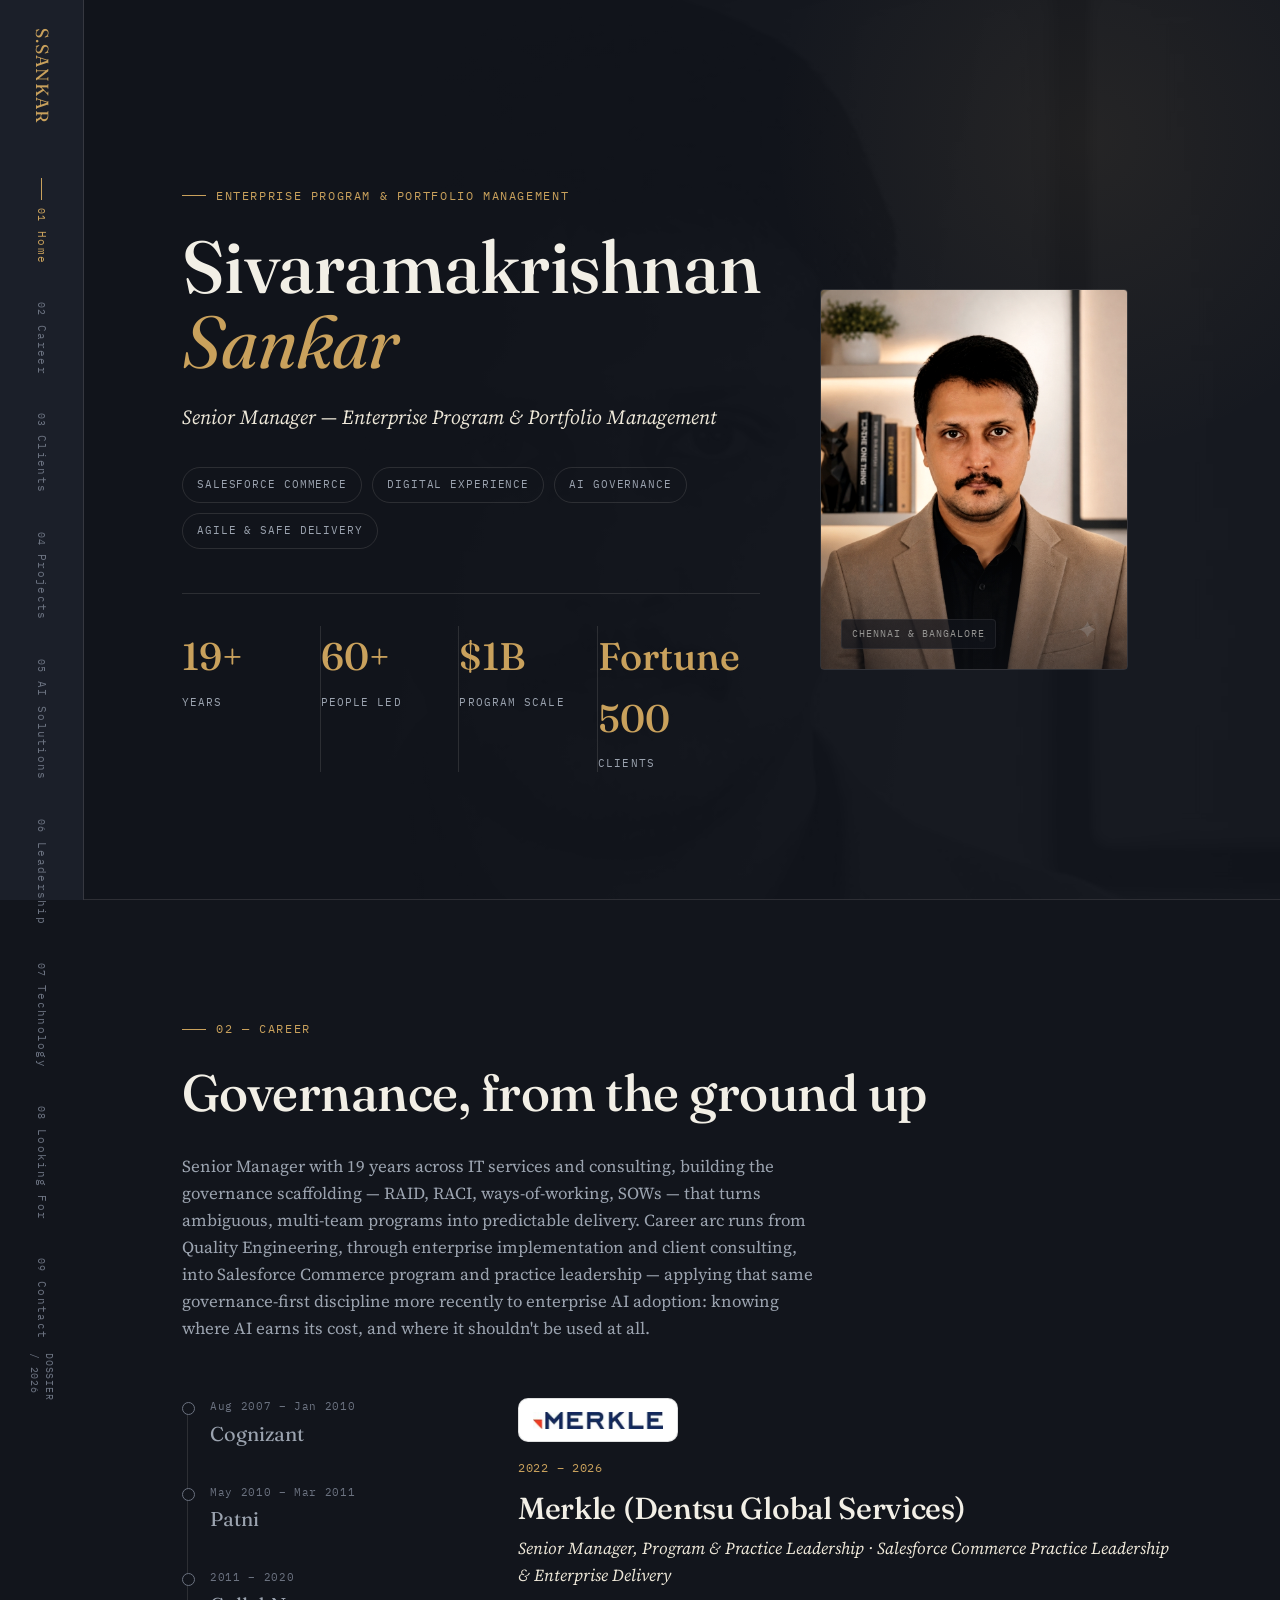
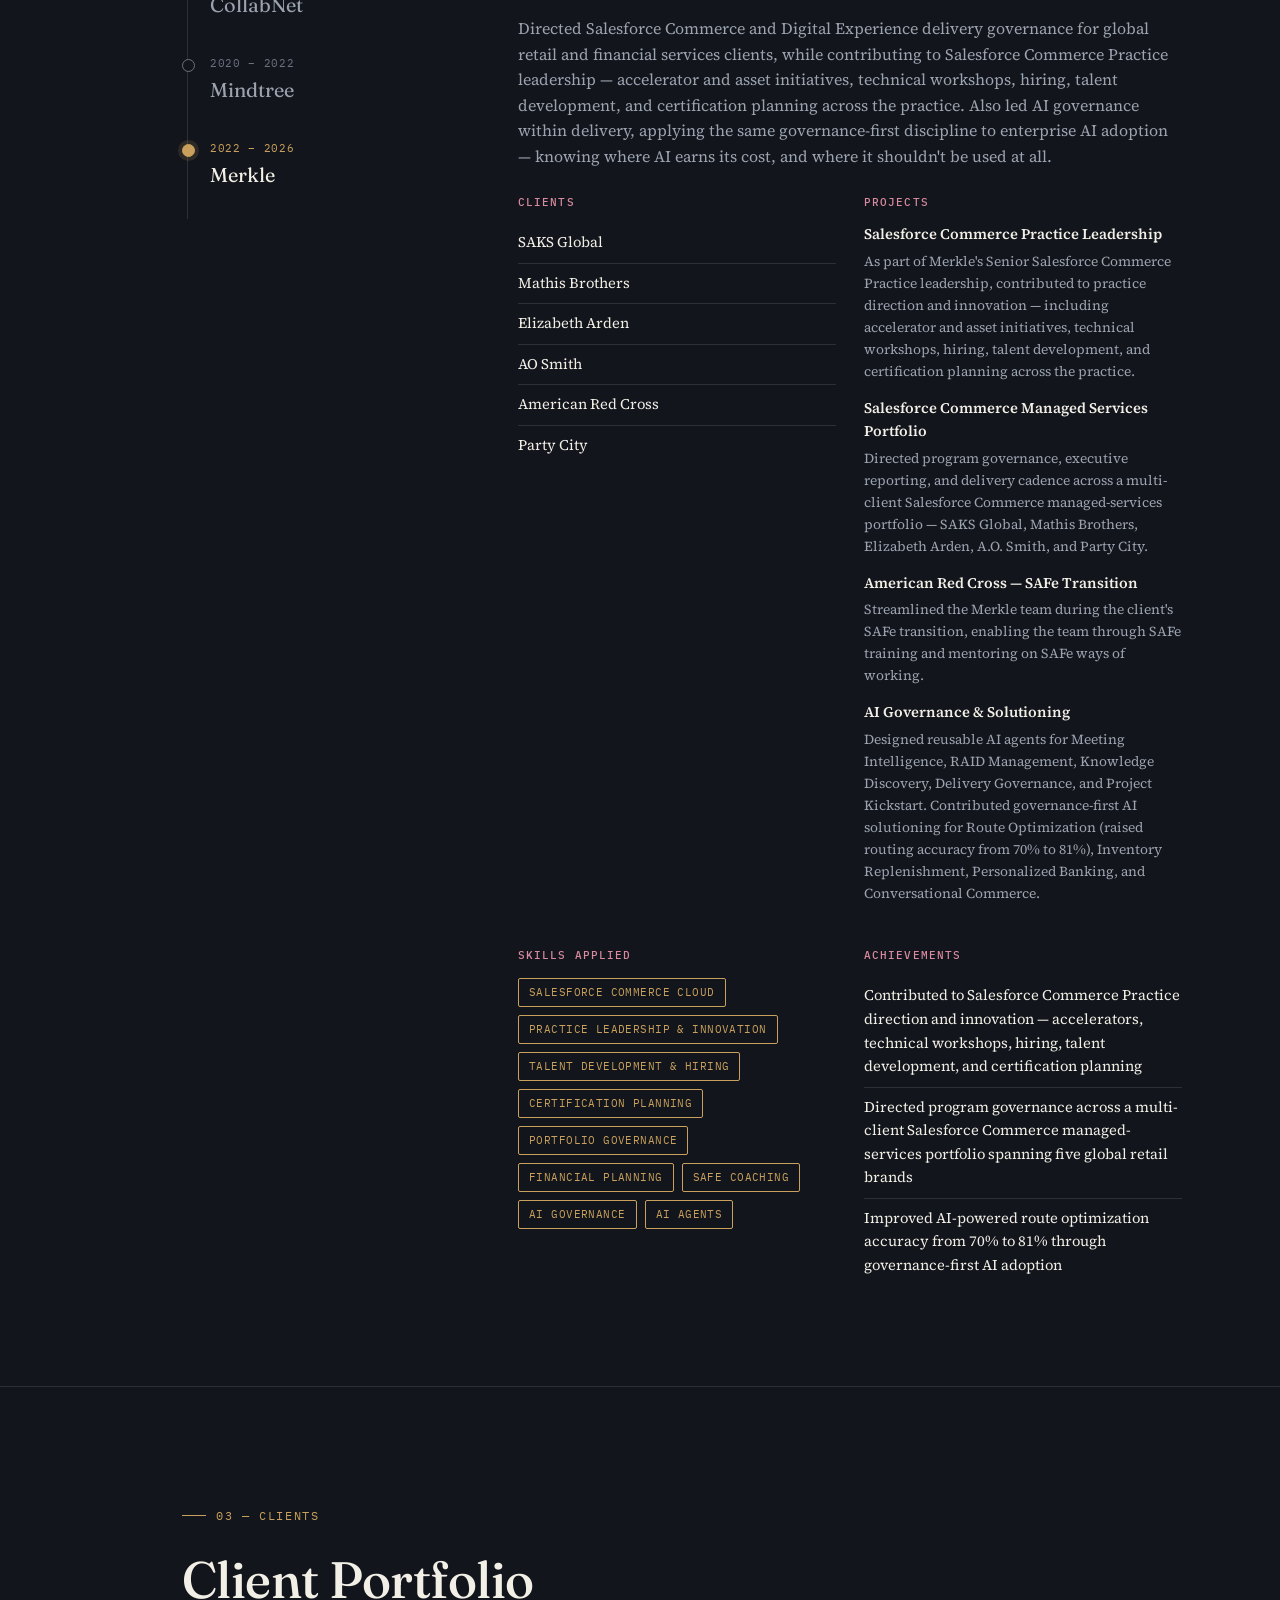
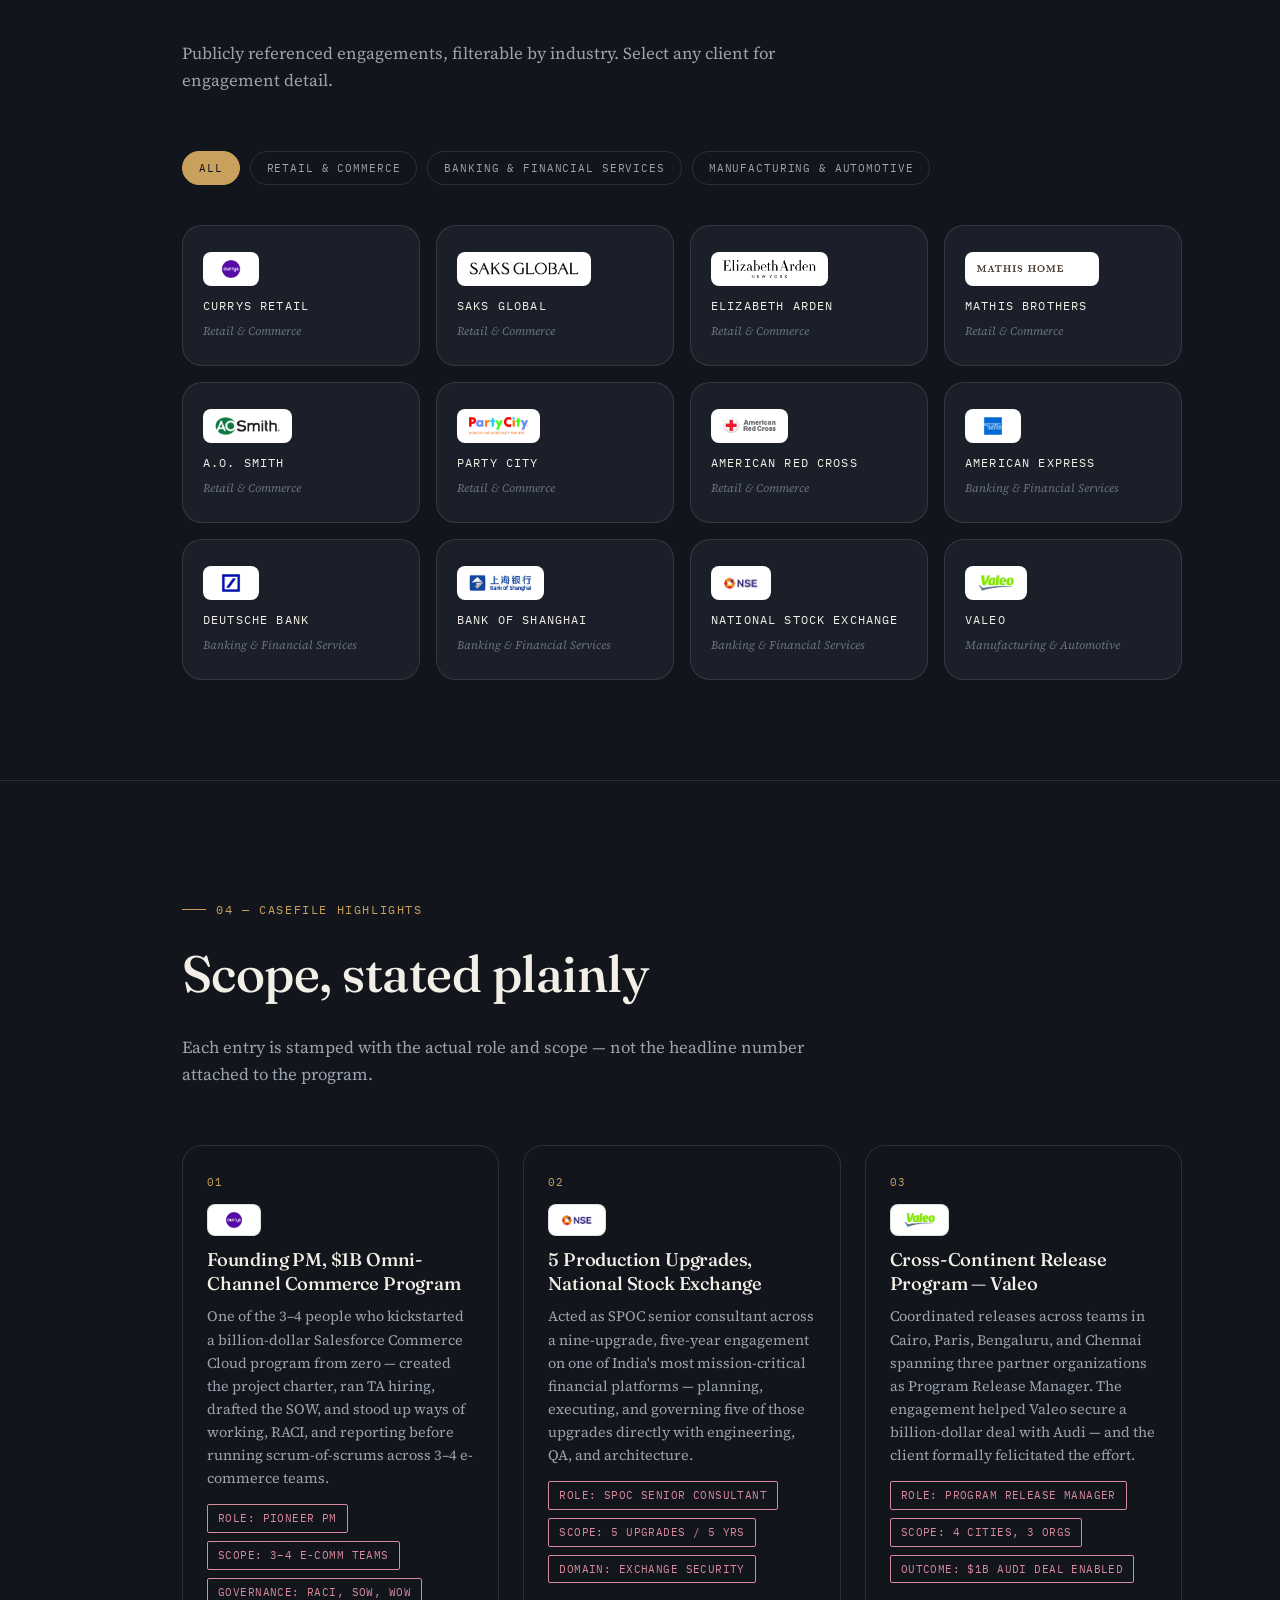
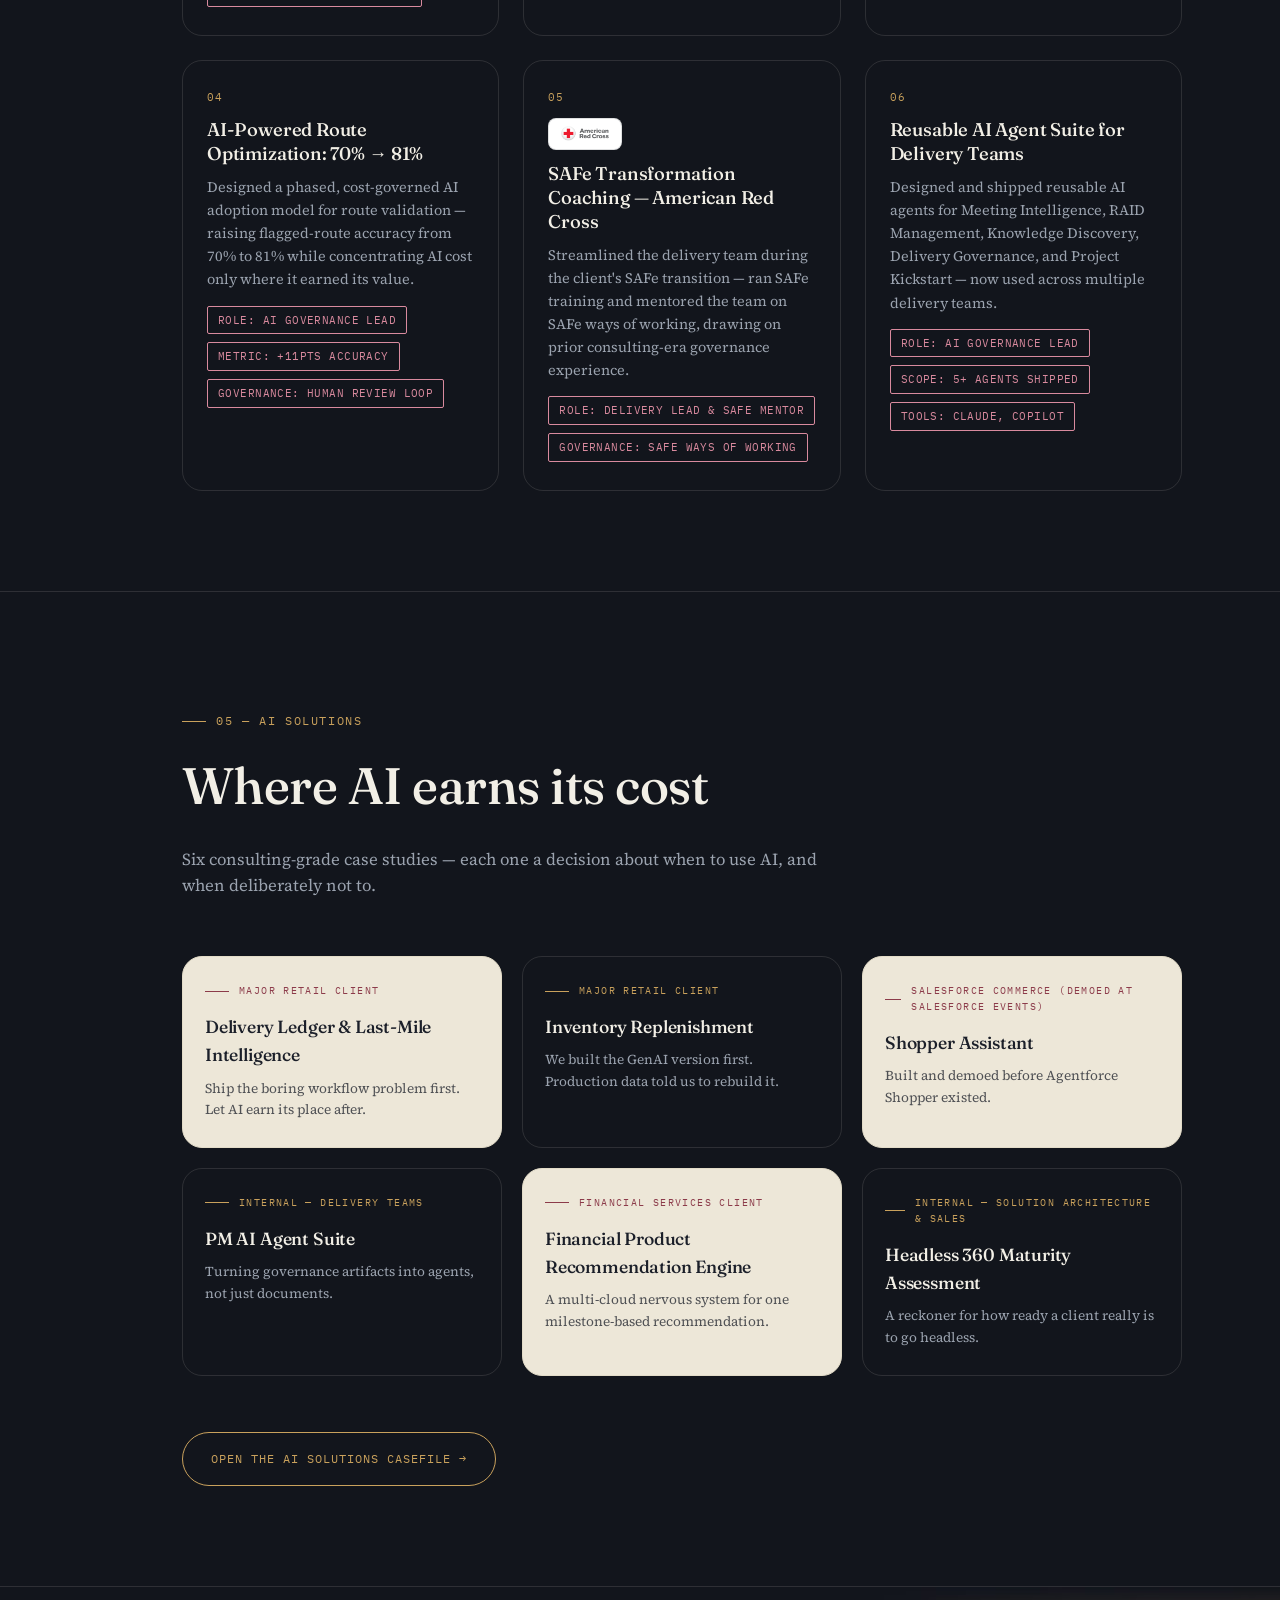
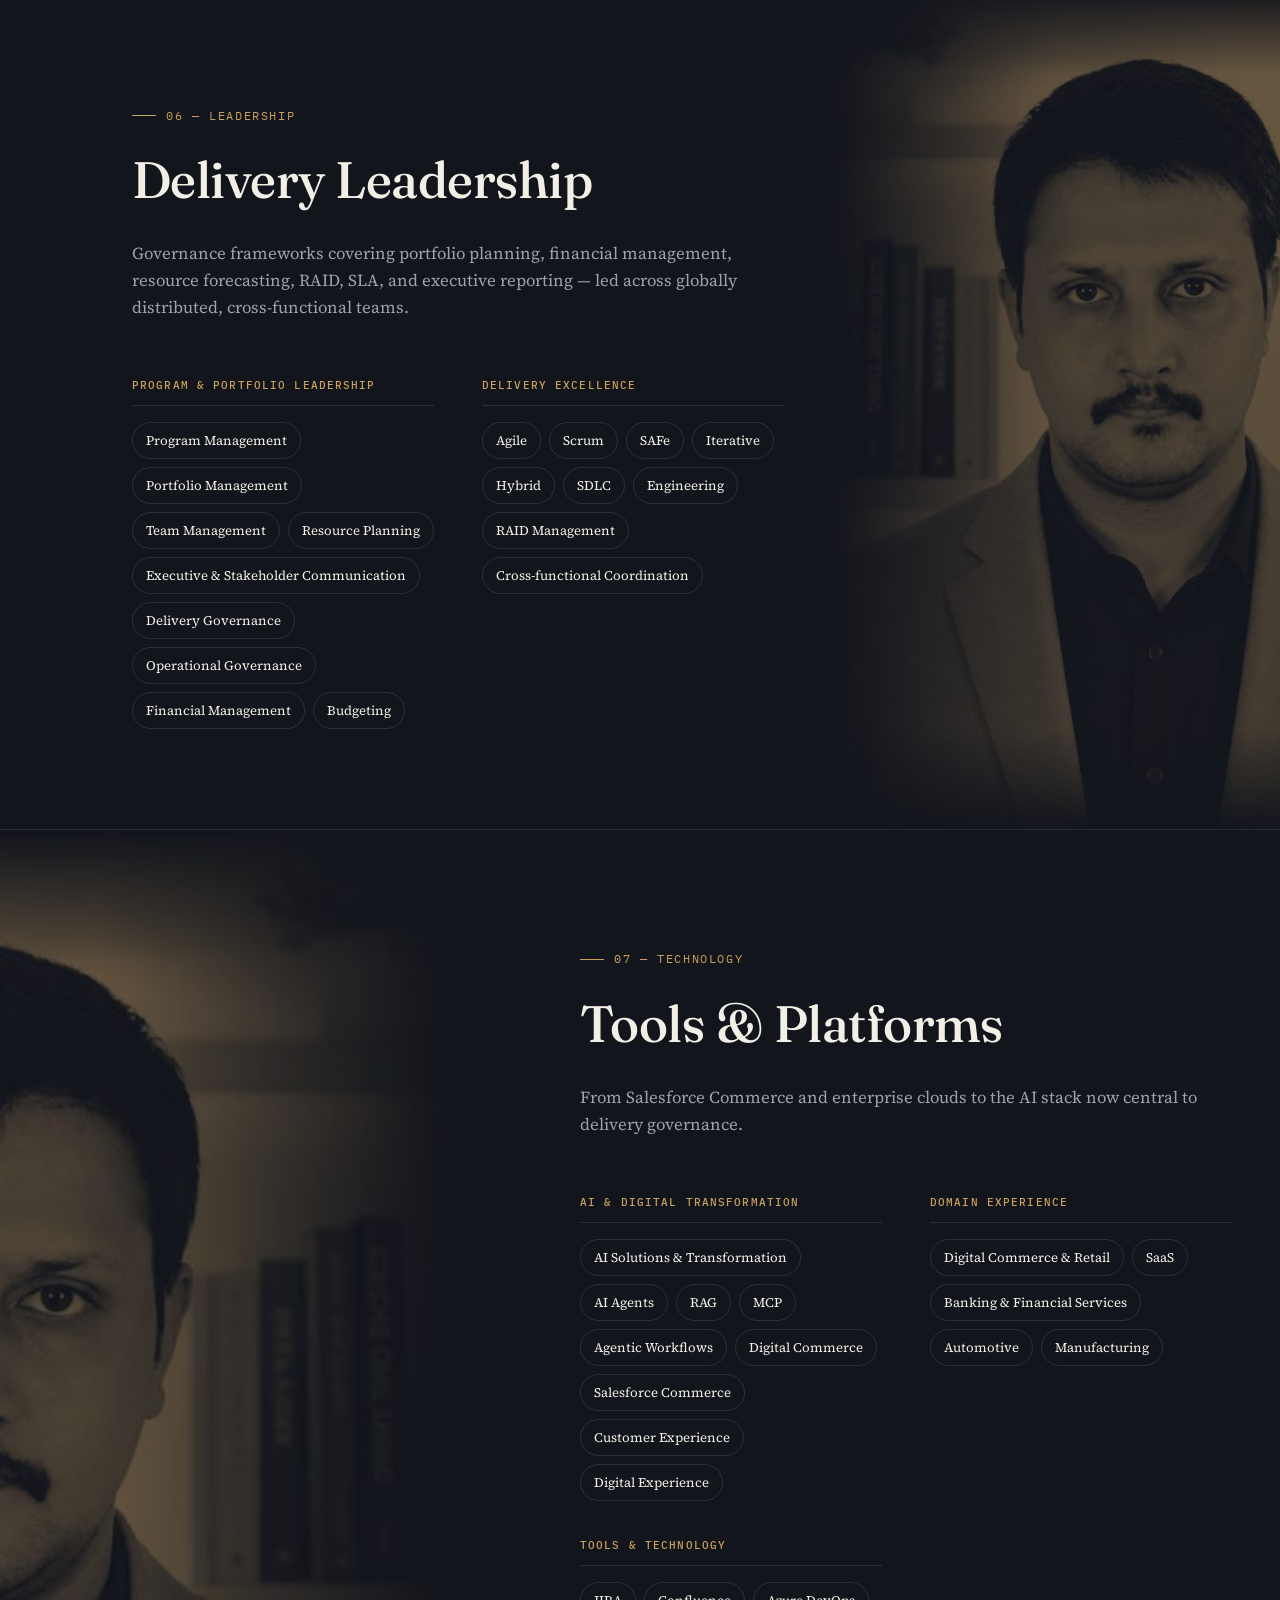
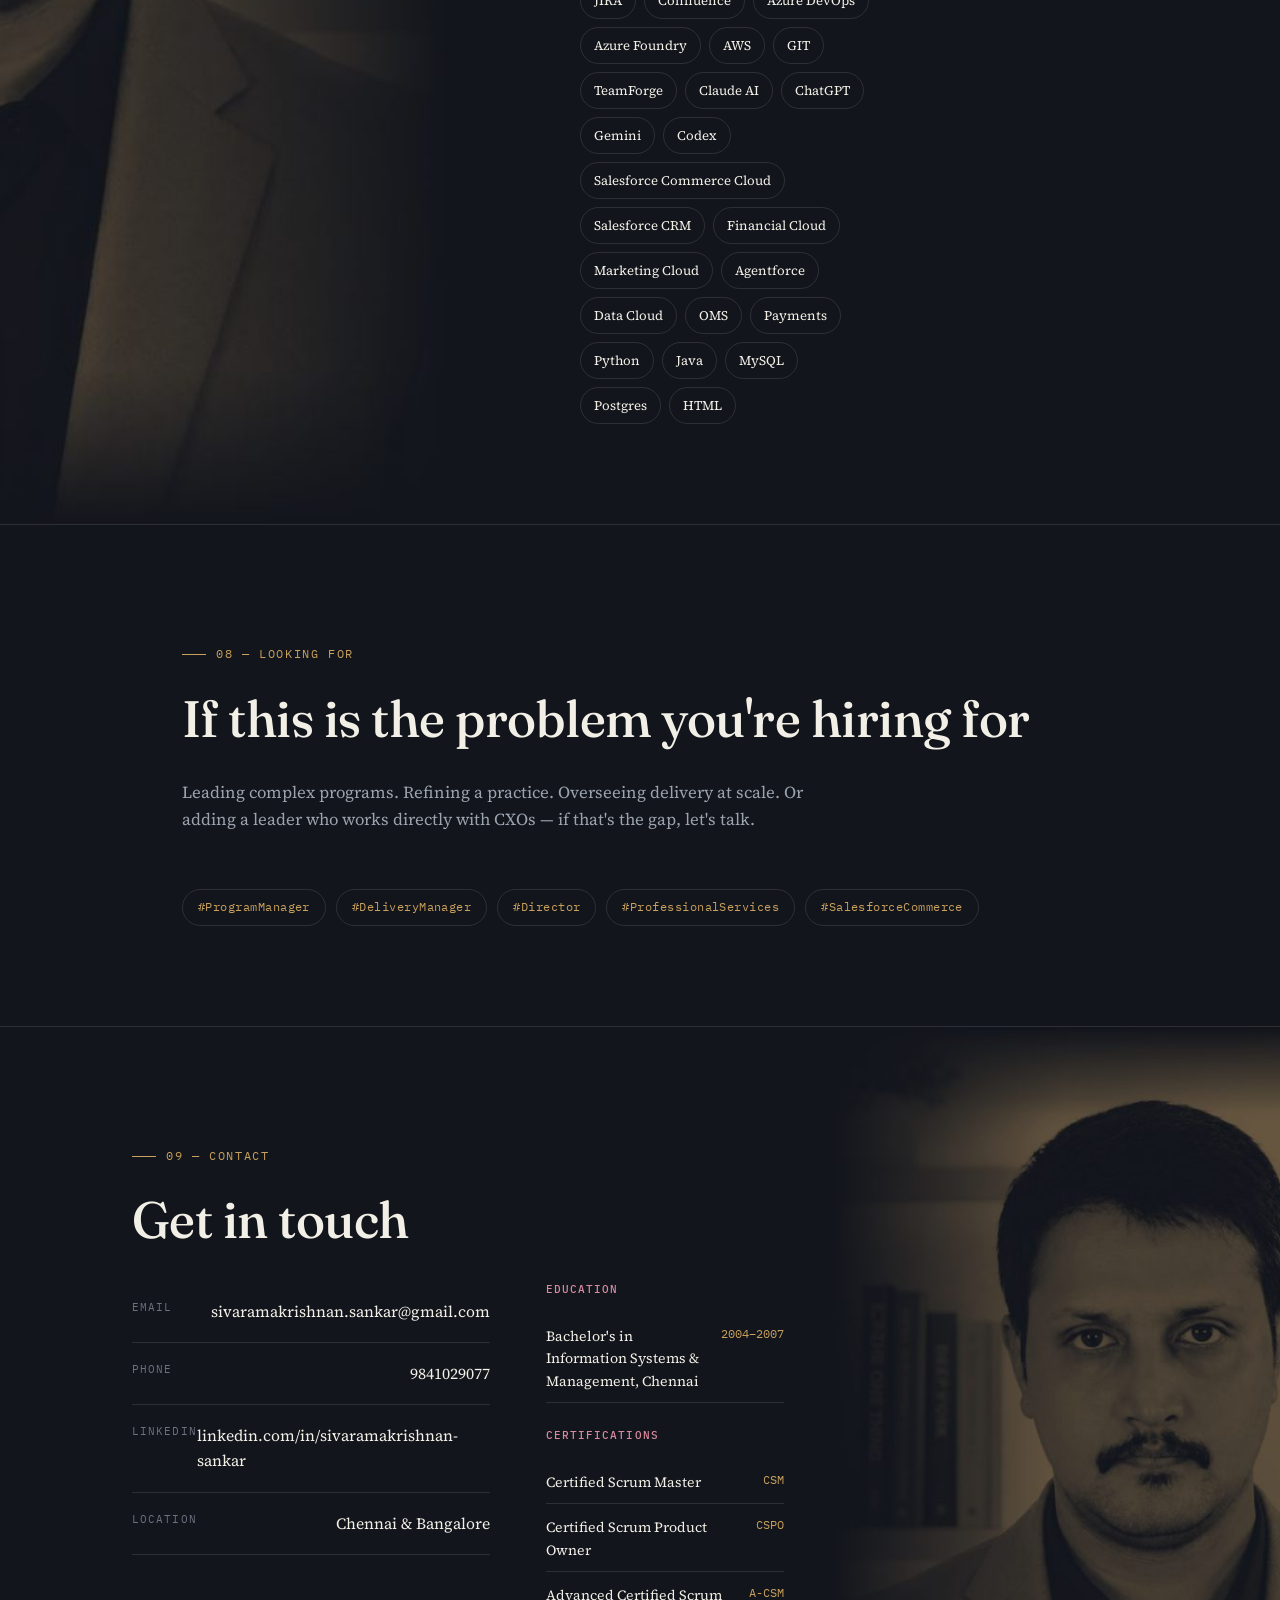
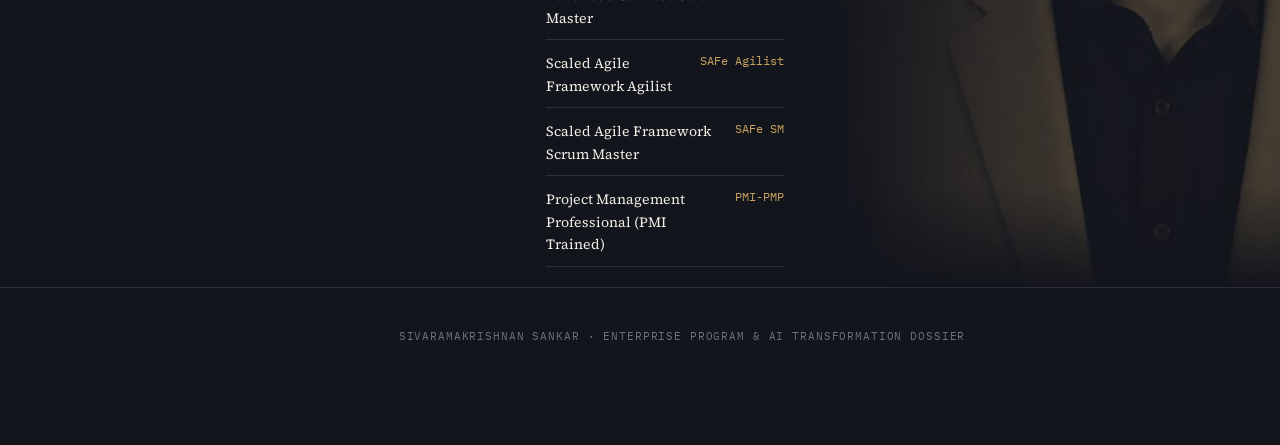
==== index.html @ da51af71 "Add files via upload" ====
<!DOCTYPE html>
<html lang="en">
<head>
<meta charset="UTF-8">
<meta name="viewport" content="width=device-width, initial-scale=1.0">
<title>Sivaramakrishnan Sankar — Salesforce Commerce & Enterprise Program Leader</title>
<meta name="description" content="Sivaramakrishnan Sankar — Senior Manager with 19 years leading Salesforce Commerce and enterprise program delivery. Governance-first leadership across program setup, practice building, and AI governance for global retail and financial services clients.">

<meta property="og:type" content="website">
<meta property="og:title" content="Sivaramakrishnan Sankar — Salesforce Commerce & Enterprise Program Leader">
<meta property="og:description" content="19 years leading Salesforce Commerce and enterprise program delivery — from program setup and practice building to AI governance.">
<meta property="og:url" content="https://srkriz26.github.io/sivaramakrishnan-portfolio/">
<meta property="og:image" content="https://srkriz26.github.io/sivaramakrishnan-portfolio/assets/profile/sivaram.png">

<meta name="twitter:card" content="summary_large_image">
<meta name="twitter:title" content="Sivaramakrishnan Sankar — Salesforce Commerce & Enterprise Program Leader">
<meta name="twitter:description" content="19 years leading Salesforce Commerce and enterprise program delivery — from program setup and practice building to AI governance.">
<meta name="twitter:image" content="https://srkriz26.github.io/sivaramakrishnan-portfolio/assets/profile/sivaram.png">

<script type="application/ld+json">
{
  "@context": "https://schema.org",
  "@type": "Person",
  "name": "Sivaramakrishnan Sankar",
  "jobTitle": "Senior Manager, Enterprise Program & Salesforce Commerce Leadership",
  "url": "https://srkriz26.github.io/sivaramakrishnan-portfolio/",
  "sameAs": [
    "https://www.linkedin.com/in/sivaramakrishnan-sankar/"
  ],
  "knowsAbout": ["Salesforce Commerce Cloud", "Enterprise Program Management", "Digital Experience", "AI Governance", "Agile & SAFe Delivery"]
}
</script>

<link rel="stylesheet" href="css/style.css">
<link rel="stylesheet" href="css/animations.css">
</head>
<body>

<!-- ================= SPINE NAV (desktop) ================= -->
<nav class="spine">
  <div class="spine-mark">S.SANKAR</div>
  <div class="spine-nav">
    <a class="spine-link" data-target="home"><span class="num">01</span>Home</a>
    <a class="spine-link" data-target="career"><span class="num">02</span>Career</a>
    <a class="spine-link" data-target="clients"><span class="num">03</span>Clients</a>
    <a class="spine-link" data-target="highlights"><span class="num">04</span>Projects</a>
    <a class="spine-link" data-target="ai-solutions"><span class="num">05</span>AI Solutions</a>
    <a class="spine-link" data-target="leadership"><span class="num">06</span>Leadership</a>
    <a class="spine-link" data-target="technology"><span class="num">07</span>Technology</a>
    <a class="spine-link" data-target="looking-for"><span class="num">08</span>Looking For</a>
    <a class="spine-link" data-target="contact"><span class="num">09</span>Contact</a>
  </div>
  <div class="spine-foot">DOSSIER / 2026</div>
</nav>

<!-- ================= TOP NAV (mobile) ================= -->
<div class="topnav">
  <span class="topnav-name">S. Sankar</span>
  <button class="topnav-toggle">MENU</button>
</div>
<div class="topnav-menu">
  <a data-target="home">01 — Home</a>
  <a data-target="career">02 — Career</a>
  <a data-target="clients">03 — Clients</a>
  <a data-target="highlights">04 — Projects</a>
  <a data-target="ai-solutions">05 — AI Solutions</a>
  <a data-target="leadership">06 — Leadership</a>
  <a data-target="technology">07 — Technology</a>
  <a data-target="looking-for">08 — Looking For</a>
  <a data-target="contact">09 — Contact</a>
</div>

<main>

  <!-- ================= 01 HOME ================= -->
  <section id="home">
    <div class="hero-ghost" style="background-image:url('assets/backgrounds/leadership-photo-band.jpg')"></div>
    <div class="hero-inner">
      <div>
        <div class="eyebrow hero-eyebrow hero-anim hero-anim-1">Enterprise Program &amp; Portfolio Management</div>
        <h1 class="hero-name hero-anim hero-anim-2" id="hero-name">&nbsp;</h1>
        <p class="hero-role hero-anim hero-anim-3" id="hero-role"></p>
        <p class="hero-narrative hero-anim hero-anim-narrative" id="hero-narrative"></p>
        <div class="hero-tags hero-anim hero-anim-4" id="hero-tags"></div>
        <div class="hero-counters hero-anim hero-anim-5" id="hero-counters"></div>
      </div>
      <div class="hero-portrait">
        <div class="hero-portrait-frame hero-anim hero-anim-6 parallax" id="hero-portrait-frame">
          <img id="hero-photo" src="" alt="">
          <span class="hero-portrait-tag">Chennai &amp; Bangalore</span>
        </div>
      </div>
    </div>
  </section>

  <!-- ================= 02 CAREER ================= -->
  <section id="career" class="section">
    <div class="section-inner">
      <div class="eyebrow reveal">02 — Career</div>
      <h2 class="section-title reveal">Governance, from the ground up</h2>
      <p class="section-sub reveal" id="career-summary-text"></p>

      <div class="career-layout">
        <div class="timeline-rail" id="timeline-rail"></div>
        <div class="career-detail" id="career-detail"></div>
      </div>
    </div>
  </section>

  <!-- ================= 03 CLIENTS ================= -->
  <section id="clients" class="section">
    <div class="section-inner">
      <div class="eyebrow reveal">03 — Clients</div>
      <h2 class="section-title reveal">Client Portfolio</h2>
      <p class="section-sub reveal">Publicly referenced engagements, filterable by industry. Select any client for engagement detail.</p>
      <div class="client-filters" id="client-filters"></div>
      <div class="client-grid" id="client-grid"></div>
    </div>
  </section>

  <!-- ================= 05 CASEFILE HIGHLIGHTS (Projects) ================= -->
  <section id="highlights" class="section">
    <div class="section-inner">
      <div class="eyebrow reveal">04 — Casefile Highlights</div>
      <h2 class="section-title reveal">Scope, stated plainly</h2>
      <p class="section-sub reveal">Each entry is stamped with the actual role and scope — not the headline number attached to the program.</p>
      <div class="highlights-grid" id="highlights-grid"></div>
    </div>
  </section>

  <!-- ================= 06 AI SOLUTIONS (teaser -> deep dive page) ================= -->
  <section id="ai-solutions" class="section">
    <div class="section-inner">
      <div class="eyebrow reveal">05 — AI Solutions</div>
      <h2 class="section-title reveal">Where AI earns its cost</h2>
      <p class="section-sub reveal">Six consulting-grade case studies — each one a decision about when to use AI, and when deliberately not to.</p>
      <div class="ai-teaser-grid" id="ai-teaser-grid"></div>
      <a class="ai-teaser-cta reveal" href="ai-solutions.html">Open the AI Solutions Casefile →</a>
    </div>
  </section>

  <!-- ================= 07 LEADERSHIP ================= -->
  <section id="leadership" class="split-section">
    <div class="split-text">
      <div class="eyebrow reveal">06 — Leadership</div>
      <h2 class="section-title reveal">Delivery Leadership</h2>
      <p class="section-sub reveal">Governance frameworks covering portfolio planning, financial management, resource forecasting, RAID, SLA, and executive reporting — led across globally distributed, cross-functional teams.</p>
      <div class="comp-grid" id="leadership-grid"></div>
    </div>
    <div class="split-image" style="background-image:url('assets/backgrounds/leadership-photo-band.jpg')"></div>
  </section>

  <!-- ================= 08 TECHNOLOGY ================= -->
  <section id="technology" class="split-section reverse">
    <div class="split-image mirror" style="background-image:url('assets/backgrounds/leadership-photo-band-mirror.jpg')"></div>
    <div class="split-text">
      <div class="eyebrow reveal">07 — Technology</div>
      <h2 class="section-title reveal">Tools &amp; Platforms</h2>
      <p class="section-sub reveal">From Salesforce Commerce and enterprise clouds to the AI stack now central to delivery governance.</p>
      <div class="comp-grid" id="technology-grid"></div>
    </div>
  </section>

  <!-- ================= 08 LOOKING FOR ================= -->
  <section id="looking-for" class="section">
    <div class="section-inner">
      <div class="eyebrow reveal">08 — Looking For</div>
      <h2 class="section-title reveal" id="looking-for-heading"></h2>
      <p class="section-sub reveal" id="looking-for-narrative"></p>
      <div class="hashtag-row reveal" id="looking-for-tags"></div>
    </div>
  </section>

  <!-- ================= 09 CONTACT ================= -->
  <section id="contact" class="split-section">
    <div class="split-text" style="padding-bottom:20px;">
      <div class="eyebrow reveal">09 — Contact</div>
      <h2 class="section-title reveal">Get in touch</h2>
      <div class="contact-grid">
        <div class="contact-list reveal" id="contact-list"></div>
        <div class="credentials-list panel reveal" id="credentials-list" style="background:transparent;color:inherit;padding:0;"></div>
      </div>
    </div>
    <div class="split-image" style="background-image:url('assets/backgrounds/leadership-photo-band.jpg')"></div>
  </section>

</main>

<footer>SIVARAMAKRISHNAN SANKAR &middot; ENTERPRISE PROGRAM &amp; AI TRANSFORMATION DOSSIER</footer>

<!-- Client detail modal -->
<div class="modal-overlay" id="client-modal"></div>

<!-- Data (JSON-driven — see /data/*.json for source of truth) -->
<script src="data/profile.data.js"></script>
<script src="data/timeline.data.js"></script>
<script src="data/clients.data.js"></script>
<script src="data/projects.data.js"></script>

<!-- Logic -->
<script src="js/navigation.js"></script>
<script src="js/animations.js"></script>
<script src="js/timeline.js"></script>
<script src="js/app.js"></script>

</body>
</html>
---- css/style.css ----
/* ============================================================
   EXECUTIVE PORTFOLIO — Design System
   Editorial / Executive dossier aesthetic
   ============================================================ */

@import url('https://fonts.googleapis.com/css2?family=Fraunces:ital,opsz,wght@0,9..144,300;0,9..144,400;0,9..144,500;0,9..144,600;0,9..144,700;1,9..144,400;1,9..144,500&family=Source+Serif+4:ital,opsz,wght@0,8..60,400;0,8..60,500;0,8..60,600;0,8..60,700;1,8..60,400&family=IBM+Plex+Mono:wght@400;500;600&display=swap');

:root{
  /* --- Color tokens --- */
  --ink:            #12151C;   /* primary background, deep ink-charcoal */
  --ink-2:          #1B1F29;   /* slightly lighter panel on dark */
  --parchment:      #EDE7D8;   /* card/panel surface, warm parchment */
  --parchment-dim:  #E3DCC8;
  --brass:          #C9A15C;   /* primary accent */
  --brass-dim:      #9C7C43;
  --burgundy:       #8C3B4A;   /* secondary accent — used on light (parchment) surfaces only */
  --burgundy-dim:   #6E2E3A;
  --burgundy-light: #D98A9E;   /* accessible rose variant — used for burgundy text/borders on dark surfaces (7:1 contrast vs. --ink) */
  --slate:          #9BA3AF;   /* muted text on dark */
  --slate-dim:      #6B7280;
  --text-on-dark:   #F2EFE6;
  --text-on-parch:  #1B1F29;
  --line-dark:      rgba(242,239,230,0.12);
  --line-parch:     rgba(27,31,41,0.14);

  /* --- Type --- */
  --font-display: 'Fraunces', serif;
  --font-body: 'Source Serif 4', serif;
  --font-mono: 'IBM Plex Mono', monospace;

  /* --- Layout --- */
  --spine-w: 84px;
  --max-w: 1180px;
  --radius: 4px;
  --radius-card: 20px;
  --transition-fast: 200ms cubic-bezier(.4,0,.2,1);
  --transition-med: 500ms cubic-bezier(.4,0,.2,1);
}

*{ margin:0; padding:0; box-sizing:border-box; }

html{ scroll-behavior:smooth; }

@media (prefers-reduced-motion: reduce){
  html{ scroll-behavior:auto; }
  *{ animation-duration:0.01ms !important; animation-iteration-count:1 !important; transition-duration:0.01ms !important; }
}

body{
  background:var(--ink);
  color:var(--text-on-dark);
  font-family:var(--font-body);
  font-size:16px;
  line-height:1.6;
  overflow-x:hidden;
}

::selection{ background:var(--brass); color:var(--ink); }

/* Scrollbar */
::-webkit-scrollbar{ width:10px; }
::-webkit-scrollbar-track{ background:var(--ink); }
::-webkit-scrollbar-thumb{ background:var(--brass-dim); border-radius:6px; }

a{ color:inherit; text-decoration:none; }
img{ max-width:100%; display:block; }
button{ font-family:inherit; cursor:pointer; border:none; background:none; color:inherit; }
ul{ list-style:none; }

h1,h2,h3,h4{ font-family:var(--font-display); font-weight:500; letter-spacing:-0.01em; }

.eyebrow{
  font-family:var(--font-mono);
  font-size:0.72rem;
  letter-spacing:0.14em;
  text-transform:uppercase;
  color:var(--brass);
  display:flex;
  align-items:center;
  gap:10px;
}
.eyebrow::before{
  content:'';
  width:24px; height:1px;
  background:var(--brass);
  display:inline-block;
}

.section{
  position:relative;
  padding:120px 0 100px;
  border-bottom:1px solid var(--line-dark);
}
.section-inner{
  max-width:var(--max-w);
  margin:0 auto;
  padding:0 48px 0 calc(var(--spine-w) + 48px);
}
@media (max-width:900px){
  .section-inner{ padding:0 24px; }
  .section{ padding:90px 0 70px; }
}

.section-title{
  font-size:clamp(2rem, 4vw, 3.2rem);
  color:var(--text-on-dark);
  margin:14px 0 20px;
}
.section-sub{
  font-family:var(--font-body);
  font-size:1.05rem;
  color:var(--slate);
  max-width:640px;
  margin-bottom:56px;
}

/* ============================================================
   SPINE — left nav rail (the dossier binding)
   ============================================================ */
.spine{
  position:fixed;
  left:0; top:0; bottom:0;
  width:var(--spine-w);
  background:var(--ink-2);
  border-right:1px solid var(--line-dark);
  z-index:200;
  display:flex;
  flex-direction:column;
  align-items:center;
  padding:28px 0;
}
.spine-mark{
  font-family:var(--font-display);
  font-size:1.1rem;
  color:var(--brass);
  writing-mode:vertical-rl;
  letter-spacing:0.06em;
  margin-bottom:40px;
}
.spine-nav{
  flex:1;
  display:flex;
  flex-direction:column;
  justify-content:center;
  gap:2px;
}
.spine-link{
  writing-mode:vertical-rl;
  text-orientation:mixed;
  font-family:var(--font-mono);
  font-size:0.68rem;
  letter-spacing:0.12em;
  color:var(--slate-dim);
  padding:14px 0;
  position:relative;
  transition:color var(--transition-fast);
  display:flex;
  align-items:center;
  gap:8px;
}
.spine-link .num{ color:var(--slate-dim); font-size:0.62rem; transition:color var(--transition-fast); }
.spine-link::before{
  content:'';
  width:1px; height:0;
  background:var(--brass);
  transition:height var(--transition-med);
}
.spine-link:hover{ color:var(--text-on-dark); }
.spine-link.active{ color:var(--brass); }
.spine-link.active .num{ color:var(--brass); }
.spine-link.active::before{ height:22px; }

.spine-foot{
  font-family:var(--font-mono);
  font-size:0.62rem;
  color:var(--slate-dim);
  writing-mode:vertical-rl;
  letter-spacing:0.08em;
}

/* Mobile top nav */
.topnav{
  display:none;
  position:fixed;
  top:0; left:0; right:0;
  z-index:210;
  background:rgba(18,21,28,0.86);
  backdrop-filter:blur(14px);
  -webkit-backdrop-filter:blur(14px);
  border-bottom:1px solid var(--line-dark);
  padding:16px 20px;
  align-items:center;
  justify-content:space-between;
}
.topnav-name{ font-family:var(--font-display); color:var(--brass); font-size:1rem; }
.topnav-toggle{ color:var(--text-on-dark); font-family:var(--font-mono); font-size:0.75rem; letter-spacing:0.1em; border:1px solid var(--line-dark); padding:8px 12px; border-radius:var(--radius); }
.topnav-menu{
  position:fixed;
  top:56px; left:0; right:0; bottom:0;
  background:var(--ink);
  z-index:205;
  display:none;
  flex-direction:column;
  padding:24px;
  overflow-y:auto;
}
.topnav-menu.open{ display:flex; }
.topnav-menu a{
  font-family:var(--font-mono);
  font-size:0.85rem;
  letter-spacing:0.1em;
  padding:16px 4px;
  border-bottom:1px solid var(--line-dark);
  color:var(--slate);
}
.topnav-menu a.active{ color:var(--brass); }

@media (max-width:900px){
  .spine{ display:none; }
  .topnav{ display:flex; }
  .section-inner{ padding-left:24px; padding-right:24px; }
  body{ padding-top:56px; }
}

/* ============================================================
   HOME / LANDING
   ============================================================ */
#home{
  min-height:100vh;
  display:flex;
  align-items:center;
  padding-top:0;
  border-bottom:1px solid var(--line-dark);
  position:relative;
  overflow:hidden;
}
#home::before{
  content:'';
  position:absolute;
  top:-20%; right:-10%;
  width:640px; height:640px;
  background:radial-gradient(circle, rgba(201,161,92,0.08) 0%, transparent 70%);
  pointer-events:none;
  z-index:1;
}
.hero-ghost{
  position:absolute;
  inset:0;
  background-size:cover;
  background-position:center 20%;
  opacity:0.09;
  filter:grayscale(1) contrast(1.15) sepia(0.25);
  mix-blend-mode:luminosity;
  pointer-events:none;
  z-index:0;
}
.hero-ghost::after{
  content:'';
  position:absolute;
  inset:0;
  background:linear-gradient(100deg, var(--ink) 0%, var(--ink) 30%, transparent 75%);
}
@media (max-width:1000px){
  .hero-ghost{ opacity:0.06; }
}
.hero-inner{
  max-width:var(--max-w);
  margin:0 auto;
  padding:140px 48px 80px calc(var(--spine-w) + 48px);
  display:grid;
  grid-template-columns:1.15fr 0.85fr;
  gap:60px;
  align-items:center;
  width:100%;
  position:relative;
  z-index:2;
}
@media (max-width:1000px){
  .hero-inner{ grid-template-columns:1fr; padding:110px 24px 60px 24px; gap:40px; }
}

.hero-eyebrow{ margin-bottom:24px; }

.hero-name{
  font-size:clamp(2.6rem, 6vw, 4.6rem);
  line-height:1.02;
  color:var(--text-on-dark);
  font-weight:500;
  overflow-wrap:break-word;
}
.hero-name > span{
  white-space:nowrap;
  display:inline-block;
}
.hero-name em{
  font-style:italic;
  color:var(--brass);
  font-weight:400;
}

@media (max-width:480px){
  .hero-name{
    font-size:clamp(2.1rem, 11vw, 3.4rem);
  }
}

.hero-role{
  font-family:var(--font-body);
  font-size:1.25rem;
  color:var(--parchment);
  margin:22px 0 26px;
  font-style:italic;
}

.hero-narrative{
  font-family:var(--font-body);
  font-size:1.05rem;
  line-height:1.65;
  color:var(--slate);
  max-width:560px;
  margin:0 0 34px;
}
.hero-narrative em{ color:var(--brass); font-style:normal; }

.hero-tags{
  display:flex;
  flex-wrap:wrap;
  gap:10px;
  margin-bottom:44px;
}
.tag{
  font-family:var(--font-mono);
  font-size:0.7rem;
  letter-spacing:0.08em;
  text-transform:uppercase;
  padding:8px 14px;
  border:1px solid var(--line-dark);
  border-radius:100px;
  color:var(--slate);
  transition:all var(--transition-fast);
}
.tag:hover{ border-color:var(--brass); color:var(--brass); }

.hero-counters{
  display:grid;
  grid-template-columns:repeat(4, 1fr);
  gap:0;
  border-top:1px solid var(--line-dark);
  padding-top:32px;
}
@media (max-width:700px){
  .hero-counters{ grid-template-columns:repeat(2, 1fr); row-gap:28px; }
}
.counter{
  position:relative;
  padding-right:20px;
}
.counter:not(:last-child)::after{
  content:'';
  position:absolute;
  right:0; top:0; bottom:0;
  width:1px;
  background:var(--line-dark);
}
.counter-value{
  font-family:var(--font-display);
  font-size:clamp(1.8rem, 3vw, 2.5rem);
  color:var(--brass);
  font-weight:500;
  display:block;
}
.counter-label{
  font-family:var(--font-mono);
  font-size:0.68rem;
  letter-spacing:0.1em;
  text-transform:uppercase;
  color:var(--slate);
  margin-top:6px;
  display:block;
}

.hero-portrait{
  position:relative;
  display:flex;
  justify-content:center;
}
.hero-portrait-frame{
  position:relative;
  width:100%;
  max-width:380px;
  aspect-ratio:928/1149;
  border-radius:var(--radius);
  overflow:hidden;
  border:1px solid var(--line-dark);
}
.hero-portrait-frame img{
  width:100%; height:100%; object-fit:cover;
  filter:grayscale(0.15) contrast(1.05);
}
.hero-portrait-frame::after{
  content:'';
  position:absolute; inset:0;
  background:linear-gradient(180deg, transparent 60%, rgba(18,21,28,0.55) 100%);
  pointer-events:none;
}
.hero-portrait-tag{
  position:absolute;
  bottom:20px; left:20px;
  font-family:var(--font-mono);
  font-size:0.62rem;
  letter-spacing:0.1em;
  color:var(--text-on-dark);
  text-transform:uppercase;
  background:rgba(18,21,28,0.7);
  padding:6px 10px;
  border:1px solid var(--line-dark);
  border-radius:var(--radius);
}

/* ============================================================
   Reusable: parchment panel / card
   ============================================================ */
.panel{
  background:var(--parchment);
  color:var(--text-on-parch);
  border-radius:var(--radius-card);
  padding:32px;
}
.panel .eyebrow{ color:var(--burgundy); }
.panel .eyebrow::before{ background:var(--burgundy); }

.glass{
  background:rgba(237,231,216,0.06);
  backdrop-filter:blur(10px);
  -webkit-backdrop-filter:blur(10px);
  border:1px solid var(--line-dark);
  border-radius:var(--radius);
}

/* Stamp — the signature motif for scope/role metadata */
.stamp-row{
  display:flex;
  flex-wrap:wrap;
  gap:8px;
  margin-top:14px;
}
.stamp{
  font-family:var(--font-mono);
  font-size:0.66rem;
  letter-spacing:0.04em;
  padding:5px 10px;
  border:1px solid var(--burgundy-light);
  color:var(--burgundy-light);
  border-radius:2px;
  text-transform:uppercase;
  white-space:nowrap;
}
.stamp.on-dark{ border-color:var(--brass); color:var(--brass); }

/* ============================================================
   CAREER — timeline
   ============================================================ */
.career-layout{
  display:grid;
  grid-template-columns:280px 1fr;
  gap:56px;
  align-items:start;
}
@media (max-width:900px){
  .career-layout{ grid-template-columns:1fr; }
}
.timeline-rail{
  position:relative;
  padding-left:28px;
}
.timeline-rail::before{
  content:'';
  position:absolute;
  left:5px; top:6px; bottom:6px;
  width:1px;
  background:var(--line-dark);
  transform-origin:top;
}
.timeline-node{
  position:relative;
  padding:0 0 34px 0;
  cursor:pointer;
}
.timeline-node::before{
  content:'';
  position:absolute;
  left:-28px; top:4px;
  width:11px; height:11px;
  border-radius:50%;
  background:var(--ink);
  border:1px solid var(--slate-dim);
  transition:all var(--transition-fast);
}
.timeline-node.active::before{
  background:var(--brass);
  border-color:var(--brass);
  box-shadow:0 0 0 4px rgba(201,161,92,0.15);
}
.timeline-node .t-year{
  font-family:var(--font-mono);
  font-size:0.68rem;
  color:var(--slate-dim);
  letter-spacing:0.06em;
}
.timeline-node .t-company{
  font-family:var(--font-display);
  font-size:1.25rem;
  color:var(--slate);
  transition:color var(--transition-fast);
  margin-top:2px;
}
.timeline-node.active .t-company{ color:var(--text-on-dark); }
.timeline-node.active .t-year{ color:var(--brass); }
.timeline-node:hover .t-company{ color:var(--text-on-dark); }

.career-detail{
  min-height:420px;
}
.career-detail-head{
  display:flex;
  align-items:center;
  flex-wrap:wrap;
  gap:16px;
  margin-bottom:8px;
}
.career-detail-period{
  font-family:var(--font-mono);
  font-size:0.75rem;
  color:var(--brass);
  letter-spacing:0.06em;
}
.career-detail h3{
  font-size:1.9rem;
  color:var(--text-on-dark);
  margin:6px 0 4px;
}
.career-detail .role{
  font-style:italic;
  color:var(--parchment);
  font-size:1.05rem;
  margin-bottom:18px;
}
.career-detail .summary{
  color:var(--slate);
  max-width:700px;
  margin-bottom:24px;
}
.career-detail-grid{
  display:grid;
  grid-template-columns:1fr 1fr;
  gap:28px;
}
@media (max-width:700px){ .career-detail-grid{ grid-template-columns:1fr; } }
.career-block h4{
  font-family:var(--font-mono);
  font-size:0.68rem;
  letter-spacing:0.1em;
  text-transform:uppercase;
  color:var(--burgundy-light);
  margin-bottom:12px;
}
.career-block ul li{
  padding:8px 0;
  border-bottom:1px solid var(--line-dark);
  font-size:0.92rem;
  color:var(--text-on-dark);
}
.career-block ul li:last-child{ border-bottom:none; }
.career-project{ margin-bottom:14px; }
.career-project-name{ font-weight:600; color:var(--text-on-dark); font-size:0.92rem; }
.career-project-detail{ color:var(--slate); font-size:0.86rem; margin-top:4px; }

/* ============================================================
   COMPANY LOGO CHIP — used in Career detail panel
   ============================================================ */
.company-logo-chip{
  background:#FFFFFF;
  border:1px solid var(--line-parch);
  border-radius:10px;
  padding:8px 14px;
  display:inline-flex;
  align-items:center;
  justify-content:center;
  height:44px;
  width:auto;
  flex-shrink:0;
}
.company-logo-chip img{
  max-height:100%;
  max-width:130px;
  object-fit:contain;
}

/* ============================================================
   CASEFILE HIGHLIGHTS
   ============================================================ */
.highlights-grid{
  display:grid;
  grid-template-columns:repeat(3, 1fr);
  gap:24px;
}
@media (max-width:900px){ .highlights-grid{ grid-template-columns:1fr; } }
.highlight-card{
  border:1px solid var(--line-dark);
  border-radius:var(--radius-card);
  padding:28px 24px;
  transition:all var(--transition-fast);
}
.highlight-card:hover{
  border-color:var(--brass);
  backdrop-filter:blur(14px) saturate(140%);
  -webkit-backdrop-filter:blur(14px) saturate(140%);
  background:rgba(242,239,230,0.07);
}
.highlight-card .h-num{
  font-family:var(--font-mono);
  color:var(--brass);
  font-size:0.7rem;
  letter-spacing:0.1em;
}
.highlight-logo-chip{
  background:#FFFFFF;
  border:1px solid var(--line-parch);
  border-radius:8px;
  padding:7px 12px;
  display:inline-flex;
  align-items:center;
  justify-content:center;
  height:32px;
  width:auto;
  margin-top:12px;
}
.highlight-logo-chip img{
  max-height:100%;
  max-width:100px;
  object-fit:contain;
}
.highlight-card h4{
  font-size:1.15rem;
  color:var(--text-on-dark);
  margin:12px 0 10px;
  line-height:1.3;
}
.highlight-card p{ color:var(--slate); font-size:0.9rem; }

/* ============================================================
   CLIENTS
   ============================================================ */
.client-filters{
  display:flex;
  flex-wrap:wrap;
  gap:10px;
  margin-bottom:40px;
}
.filter-btn{
  font-family:var(--font-mono);
  font-size:0.68rem;
  letter-spacing:0.08em;
  text-transform:uppercase;
  padding:9px 16px;
  border:1px solid var(--line-dark);
  border-radius:100px;
  color:var(--slate);
  transition:all var(--transition-fast);
}
.filter-btn:hover{ color:var(--text-on-dark); border-color:var(--slate); }
.filter-btn.active{ background:var(--brass); border-color:var(--brass); color:var(--ink); }

.client-grid{
  display:grid;
  grid-template-columns:repeat(auto-fill, minmax(230px, 1fr));
  gap:16px;
}
.client-card{
  border:1px solid var(--line-dark);
  border-radius:var(--radius-card);
  padding:26px 20px;
  text-align:left;
  transition:all var(--transition-fast);
  cursor:pointer;
  background:var(--ink-2);
}
.client-card:hover{
  border-color:var(--brass);
  transform:translateY(-4px);
  box-shadow:0 12px 30px rgba(0,0,0,0.25);
  backdrop-filter:blur(14px) saturate(140%);
  -webkit-backdrop-filter:blur(14px) saturate(140%);
  background:rgba(242,239,230,0.07);
}
.client-wordmark{
  font-family:var(--font-mono);
  font-size:0.72rem;
  letter-spacing:0.1em;
  text-transform:uppercase;
  color:var(--text-on-dark);
  margin-bottom:10px;
  word-break:break-word;
}
.client-logo-chip{
  background:#FFFFFF;
  border-radius:8px;
  padding:8px 12px;
  display:inline-flex;
  align-items:center;
  justify-content:center;
  height:34px;
  width:auto;
  margin-bottom:12px;
}
.client-logo-chip img{
  max-height:100%;
  max-width:110px;
  object-fit:contain;
}
.client-industry{
  font-size:0.72rem;
  color:var(--slate-dim);
  font-style:italic;
}

/* Modal */
.modal-overlay{
  position:fixed; inset:0;
  background:rgba(18,21,28,0.82);
  backdrop-filter:blur(6px);
  z-index:500;
  display:none;
  align-items:center;
  justify-content:center;
  padding:24px;
}
.modal-overlay.open{ display:flex; }
.modal-box{
  background:var(--parchment);
  color:var(--text-on-parch);
  max-width:560px;
  width:100%;
  border-radius:var(--radius-card);
  padding:36px;
  max-height:82vh;
  overflow-y:auto;
  position:relative;
}
.modal-close{
  position:absolute;
  top:20px; right:20px;
  font-family:var(--font-mono);
  font-size:0.75rem;
  color:var(--text-on-parch);
  border:1px solid var(--line-parch);
  width:32px; height:32px;
  border-radius:50%;
  display:flex; align-items:center; justify-content:center;
}
.modal-close:hover{ background:var(--burgundy); color:var(--parchment); border-color:var(--burgundy); }
.modal-box h3{ font-size:1.6rem; margin:6px 0 4px; }
.modal-box .modal-industry{ font-style:italic; color:var(--burgundy); font-size:0.9rem; margin-bottom:20px; }
.modal-field{ margin-bottom:16px; }
.modal-field h5{
  font-family:var(--font-mono);
  font-size:0.64rem;
  letter-spacing:0.1em;
  text-transform:uppercase;
  color:var(--burgundy);
  margin-bottom:6px;
}
.modal-field p{ font-size:0.92rem; }
.modal-tech{ display:flex; flex-wrap:wrap; gap:6px; }
.modal-tech span{
  font-family:var(--font-mono);
  font-size:0.66rem;
  padding:4px 9px;
  background:rgba(27,31,41,0.08);
  border-radius:2px;
}

.modal-timeline{
  position:relative;
  padding-left:22px;
  border-left:1.5px solid var(--line-parch);
  margin-bottom:16px;
}
.modal-timeline-node{ position:relative; padding-bottom:20px; }
.modal-timeline-node:last-child{ padding-bottom:0; }
.modal-timeline-node::before{
  content:'';
  position:absolute;
  left:-27.5px; top:3px;
  width:9px; height:9px;
  border-radius:50%;
  background:var(--brass);
}
.modal-timeline-node:nth-child(2)::before{ background:var(--burgundy); }
.modal-timeline-label{
  font-family:var(--font-mono);
  font-size:0.68rem;
  letter-spacing:0.05em;
  text-transform:uppercase;
  color:var(--text-on-parch);
  margin-bottom:5px;
}
.modal-timeline-node p{ font-size:0.86rem; line-height:1.6; color:var(--text-on-parch); opacity:0.82; }

/* ============================================================
   AI SOLUTIONS teaser (on main page)
   ============================================================ */
.ai-teaser-grid{
  display:grid;
  grid-template-columns:repeat(3, 1fr);
  gap:20px;
}
@media (max-width:900px){ .ai-teaser-grid{ grid-template-columns:1fr 1fr; } }
@media (max-width:600px){ .ai-teaser-grid{ grid-template-columns:1fr; } }
.ai-teaser-card{
  border:1px solid var(--line-dark);
  border-radius:var(--radius-card);
  padding:26px 22px;
  transition:all var(--transition-fast);
  display:block;
  position:relative;
  overflow:hidden;
}
.ai-teaser-card:hover{
  border-color:var(--brass);
  transform:translateY(-4px);
  backdrop-filter:blur(14px) saturate(140%);
  -webkit-backdrop-filter:blur(14px) saturate(140%);
  background:rgba(242,239,230,0.07);
}
.ai-teaser-card.featured{
  background:var(--parchment);
  border-color:var(--parchment-dim);
}
.ai-teaser-card.featured .eyebrow{ color:var(--burgundy); }
.ai-teaser-card.featured .eyebrow::before{ background:var(--burgundy); }
.ai-teaser-card.featured h4{ color:var(--text-on-parch); }
.ai-teaser-card.featured p{ color:var(--text-on-parch); opacity:0.75; }
.ai-teaser-card.featured:hover{
  background:var(--parchment);
  border-color:var(--brass);
  backdrop-filter:none;
  -webkit-backdrop-filter:none;
}
.ai-teaser-card .eyebrow{ margin-bottom:14px; font-size:0.62rem; }
.ai-teaser-card h4{ font-size:1.1rem; color:var(--text-on-dark); margin-bottom:8px; }
.ai-teaser-card p{ font-size:0.85rem; color:var(--slate); }
.ai-teaser-cta{
  display:inline-flex;
  align-items:center;
  gap:14px;
  margin-top:56px;
  font-family:var(--font-mono);
  font-size:0.78rem;
  letter-spacing:0.08em;
  text-transform:uppercase;
  color:var(--brass);
  border:1px solid var(--brass);
  padding:16px 28px;
  border-radius:100px;
  transition:all var(--transition-fast);
}
.ai-teaser-cta:hover{ background:var(--brass); color:var(--ink); }

/* ============================================================
   LEADERSHIP / TECHNOLOGY
   ============================================================ */
.comp-grid{
  display:grid;
  grid-template-columns:repeat(2, 1fr);
  gap:36px 48px;
}
@media (max-width:800px){ .comp-grid{ grid-template-columns:1fr; } }
.comp-group h4{
  font-family:var(--font-mono);
  font-size:0.7rem;
  letter-spacing:0.1em;
  text-transform:uppercase;
  color:var(--brass);
  margin-bottom:16px;
  padding-bottom:10px;
  border-bottom:1px solid var(--line-dark);
}
.comp-tags{ display:flex; flex-wrap:wrap; gap:8px; }
.comp-tag{
  font-size:0.82rem;
  padding:7px 13px;
  border:1px solid var(--line-dark);
  border-radius:100px;
  color:var(--text-on-dark);
}

/* ============================================================
   SPLIT SECTION — text column + blended photo column
   Used on: Leadership, Technology, Contact
   ============================================================ */
.split-section{
  display:grid;
  grid-template-columns:1.3fr 0.7fr;
  min-height:520px;
  border-bottom:1px solid var(--line-dark);
}
.split-section.reverse{ grid-template-columns:0.7fr 1.3fr; }
.split-text{
  padding:120px 48px 100px;
  padding-left:calc(var(--spine-w) + 48px);
}
.split-image{
  background-size:cover;
  background-position:left center;
  min-height:320px;
}
.split-image.mirror{ background-position:right center; }

@media (max-width:900px){
  .split-section{ grid-template-columns:1fr; min-height:auto; }
  .split-text{ padding:70px 24px; }
  .split-image{ min-height:220px; order:-1; }
}

/* ============================================================
   LOOKING FOR
   ============================================================ */
.hashtag-row{
  display:flex;
  flex-wrap:wrap;
  gap:10px;
  margin-top:8px;
}
.hashtag{
  font-family:var(--font-mono);
  font-size:0.72rem;
  letter-spacing:0.04em;
  padding:8px 15px;
  border:1px solid var(--line-dark);
  border-radius:100px;
  color:var(--brass);
  transition:all var(--transition-fast);
}
.hashtag:hover{ border-color:var(--brass); color:var(--text-on-dark); background:rgba(201,161,92,0.06); }

/* ============================================================
   CONTACT
   ============================================================ */
#contact .section-inner{ padding-bottom:20px; }
.contact-grid{
  display:grid;
  grid-template-columns:1.2fr 0.8fr;
  gap:56px;
}
@media (max-width:800px){ .contact-grid{ grid-template-columns:1fr; } }
.contact-list a, .contact-list div{
  display:flex;
  justify-content:space-between;
  padding:18px 0;
  border-bottom:1px solid var(--line-dark);
  font-size:0.98rem;
}
.contact-list .c-label{ font-family:var(--font-mono); font-size:0.68rem; letter-spacing:0.1em; color:var(--slate-dim); text-transform:uppercase; }
.contact-list .c-value{ color:var(--text-on-dark); transition:color var(--transition-fast); }
.contact-list a:hover .c-value{ color:var(--brass); }

.credentials-list{ display:flex; flex-direction:column; gap:2px; }
.credentials-list h4{
  font-family:var(--font-mono);
  font-size:0.68rem;
  letter-spacing:0.1em;
  text-transform:uppercase;
  color:var(--burgundy-light);
  margin-bottom:14px;
}
.cred-item{
  padding:10px 0;
  border-bottom:1px solid var(--line-dark);
  font-size:0.88rem;
  display:flex;
  justify-content:space-between;
  gap:12px;
}
.cred-item .cred-abbr{ font-family:var(--font-mono); color:var(--brass); font-size:0.72rem; white-space:nowrap; }

footer{
  text-align:center;
  padding:40px 20px 100px calc(var(--spine-w) + 20px);
  font-family:var(--font-mono);
  font-size:0.68rem;
  letter-spacing:0.08em;
  color:var(--slate-dim);
}
@media (max-width:900px){ footer{ padding-left:20px; } }

/* Back-to-top / small utility */
.back-link{
  display:inline-flex;
  align-items:center;
  gap:10px;
  font-family:var(--font-mono);
  font-size:0.72rem;
  letter-spacing:0.08em;
  text-transform:uppercase;
  color:var(--brass);
  margin-bottom:40px;
}
.back-link::before{ content:'←'; }
---- css/animations.css ----
/* ============================================================
   ANIMATIONS — restrained, purposeful, no gimmicks
   ============================================================ */

/* Scroll reveal: fade + rise (now with more presence) */
.reveal{
  opacity:0;
  transform:translateY(28px) scale(0.98);
  transition:opacity 800ms cubic-bezier(.16,1,.3,1), transform 800ms cubic-bezier(.16,1,.3,1);
}
.reveal.in-view{
  opacity:1;
  transform:translateY(0) scale(1);
}
.reveal-scale{
  opacity:0;
  transform:scale(0.92) translateY(10px);
  transition:opacity 650ms cubic-bezier(.16,1,.3,1), transform 650ms cubic-bezier(.16,1,.3,1);
}
.reveal-scale.in-view{ opacity:1; transform:scale(1) translateY(0); }

/* Stagger children via inline delay set by JS (--d) */
.reveal, .reveal-scale{ transition-delay: var(--d, 0ms); }

/* ---------------- Hero entrance (plays immediately on load, no scroll trigger) ---------------- */
@keyframes heroRise{
  from{ opacity:0; transform:translateY(24px); }
  to{ opacity:1; transform:translateY(0); }
}
.hero-anim{
  opacity:0;
  animation:heroRise 900ms cubic-bezier(.16,1,.3,1) forwards;
}
.hero-anim-1{ animation-delay:80ms; }
.hero-anim-2{ animation-delay:220ms; }
.hero-anim-3{ animation-delay:360ms; }
.hero-anim-4{ animation-delay:500ms; }
.hero-anim-5{ animation-delay:640ms; }
.hero-anim-6{ animation-delay:420ms; }

/* Hero portrait entrance is a touch different — slight scale + rise, feels like a photo settling into frame */
@keyframes heroPortraitRise{
  from{ opacity:0; transform:translateY(30px) scale(1.03); }
  to{ opacity:1; transform:translateY(0) scale(1); }
}
.hero-anim-6{ animation-name:heroPortraitRise; }

/* Parallax targets — transform is driven by JS scroll handler via --py custom property */
.parallax{
  transform:translateY(var(--py, 0px));
  will-change:transform;
}

/* Timeline rail grow */
.timeline-rail::before{
  transform:scaleY(0);
}
.timeline-rail.grown::before{
  transform:scaleY(1);
  transition:transform 1300ms cubic-bezier(.16,1,.3,1);
}
/* Nodes pop in sequentially as the rail draws */
.timeline-node{
  opacity:0;
  transform:translateX(-8px);
  transition:opacity 500ms ease, transform 500ms ease;
  transition-delay:var(--nd, 0ms);
}
.timeline-rail.grown .timeline-node{ opacity:1; transform:translateX(0); }

/* Career detail panel — cross-fade when switching companies */
.career-detail-fade{
  animation:detailFadeIn 480ms cubic-bezier(.16,1,.3,1);
}
@keyframes detailFadeIn{
  from{ opacity:0; transform:translateY(10px); }
  to{ opacity:1; transform:translateY(0); }
}

/* Counter (value set via JS textContent updates, this just settles the element in) */
.counter{ opacity:0; transform:translateY(10px); transition:opacity 600ms ease, transform 600ms ease; }
.counter.in-view{ opacity:1; transform:translateY(0); }

/* SVG line draw utility class — apply to path/line elements, JS sets stroke-dasharray/offset */
.draw-path{
  transition:stroke-dashoffset 1400ms cubic-bezier(.4,0,.2,1);
}

/* ---------------- Client / teaser card tilt + glow ---------------- */
.tilt-card{
  position:relative;
  transform-style:preserve-3d;
  transition:transform 150ms ease-out, border-color var(--transition-fast, 200ms);
}
.tilt-card::before{
  content:'';
  position:absolute;
  inset:0;
  border-radius:inherit;
  background:radial-gradient(240px circle at var(--mx,50%) var(--my,50%), rgba(201,161,92,0.16), transparent 65%);
  opacity:0;
  transition:opacity 300ms ease;
  pointer-events:none;
}
.tilt-card:hover::before{ opacity:1; }

/* Modal transition */
.modal-box{
  transform:translateY(14px);
  opacity:0;
  transition:transform 260ms cubic-bezier(.4,0,.2,1), opacity 260ms ease;
}
.modal-overlay.open .modal-box{
  transform:translateY(0);
  opacity:1;
}

/* Fade for overlay itself */
.modal-overlay{
  opacity:0;
  transition:opacity 220ms ease;
}
.modal-overlay.open{ opacity:1; }

/* Diagram step reveal (used on AI Solutions page) — more noticeable now */
.diagram-step{
  opacity:0;
  transform:translateY(20px) scale(0.96);
  transition:opacity 550ms cubic-bezier(.16,1,.3,1), transform 550ms cubic-bezier(.16,1,.3,1);
}
.diagram-step.in-view{ opacity:1; transform:translateY(0) scale(1); }

/* Flow connectors "draw" downward once in view, and gently pulse to suggest live flow */
.flow-connector, .pipeline-arrow{
  transform-origin:top;
}
.flow-connector.diagram-step{
  transform:none;
  height:0;
}
.flow-connector.diagram-step.in-view{
  height:28px;
  transition:height 500ms cubic-bezier(.16,1,.3,1);
}
@keyframes connectorPulse{
  0%,100%{ background:var(--line-dark); }
  50%{ background:var(--brass-dim); }
}
.flow-connector{ animation:connectorPulse 3.2s ease-in-out infinite; }

/* Agent dashboard hover cards */
.agent-tile{
  transition:all var(--transition-fast, 200ms);
}
.agent-tile:hover{
  border-color:var(--brass);
  background:rgba(201,161,92,0.05);
  transform:translateY(-2px);
}

/* Phone mockup message pop-in */
.phone-msg{
  opacity:0;
  transform:translateY(8px) scale(0.98);
  transition:opacity 450ms ease, transform 450ms ease;
}
.phone-msg.in-view{ opacity:1; transform:translateY(0) scale(1); }

/* Gentle pulse for "governance" / human-review nodes to draw the eye without being flashy */
@keyframes softPulse{
  0%,100%{ box-shadow:0 0 0 0 rgba(140,59,74,0.0); }
  50%{ box-shadow:0 0 0 8px rgba(140,59,74,0.12); }
}
.pulse-governance{ animation:softPulse 2.6s ease-in-out infinite; }

/* Decision nodes get a subtler brass pulse */
@keyframes softPulseBrass{
  0%,100%{ box-shadow:0 0 0 0 rgba(201,161,92,0.0); }
  50%{ box-shadow:0 0 0 7px rgba(201,161,92,0.10); }
}
.flow-node.decision{ animation:softPulseBrass 2.8s ease-in-out infinite; }

/* Opt cards, arch columns, comparison rows lift slightly on hover for interactivity */
.opt-card, .arch-col, .highlight-card, .client-card, .ai-teaser-card{
  transition:all var(--transition-fast, 200ms), transform 300ms cubic-bezier(.16,1,.3,1);
}
.opt-card:hover, .arch-col:hover{
  transform:translateY(-4px);
  border-color:var(--brass);
}
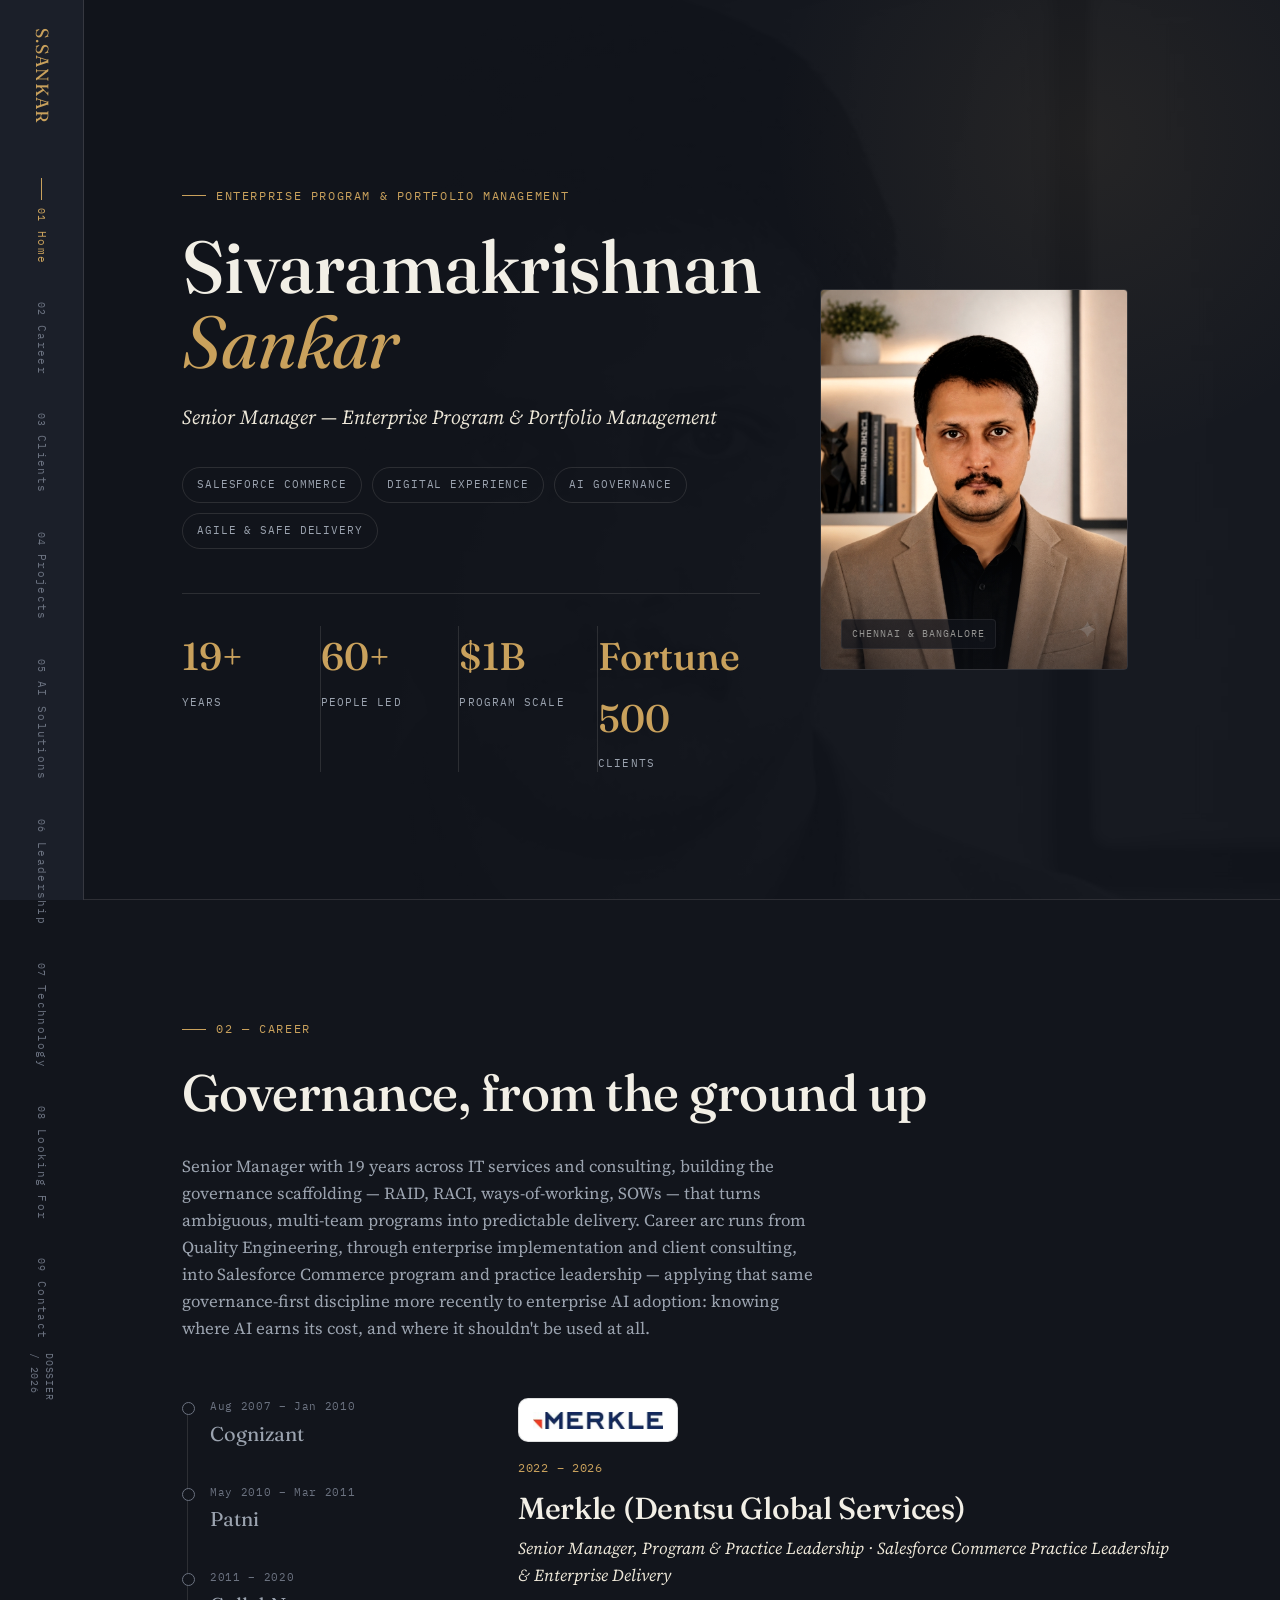
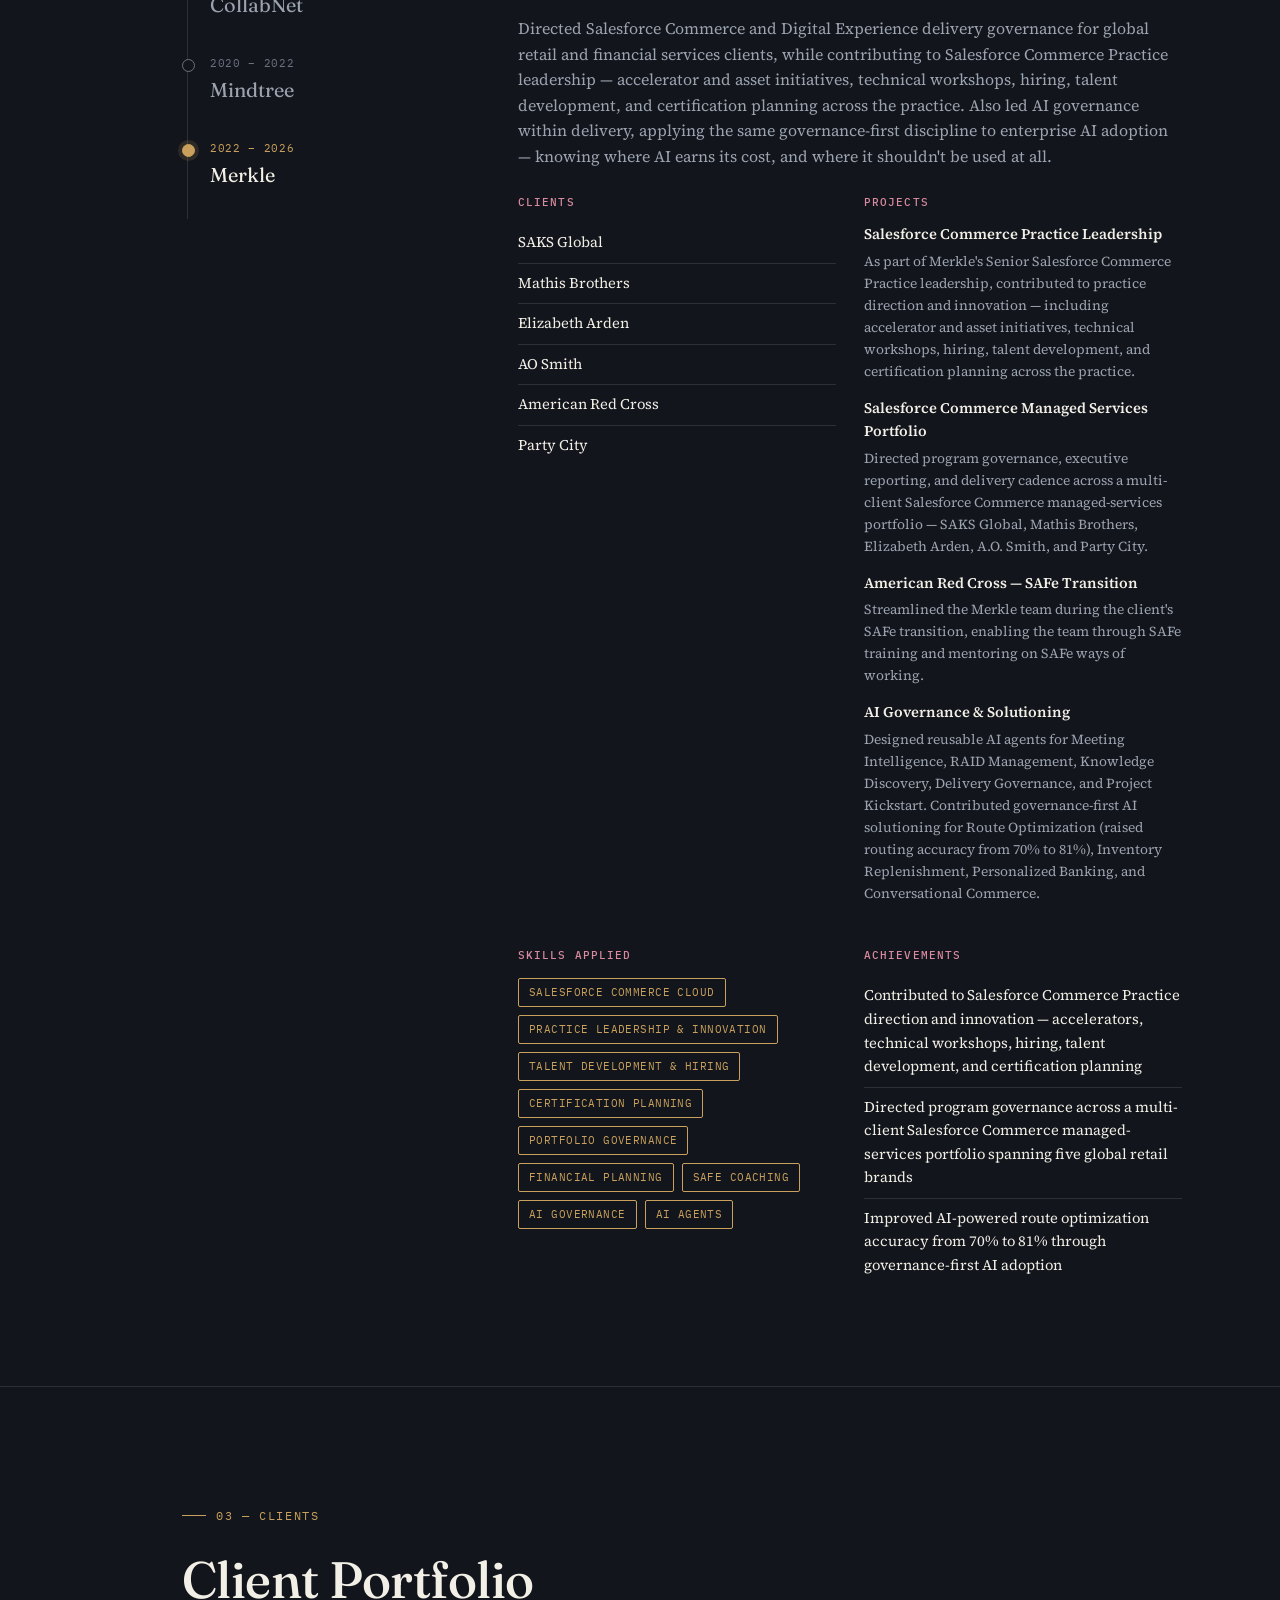
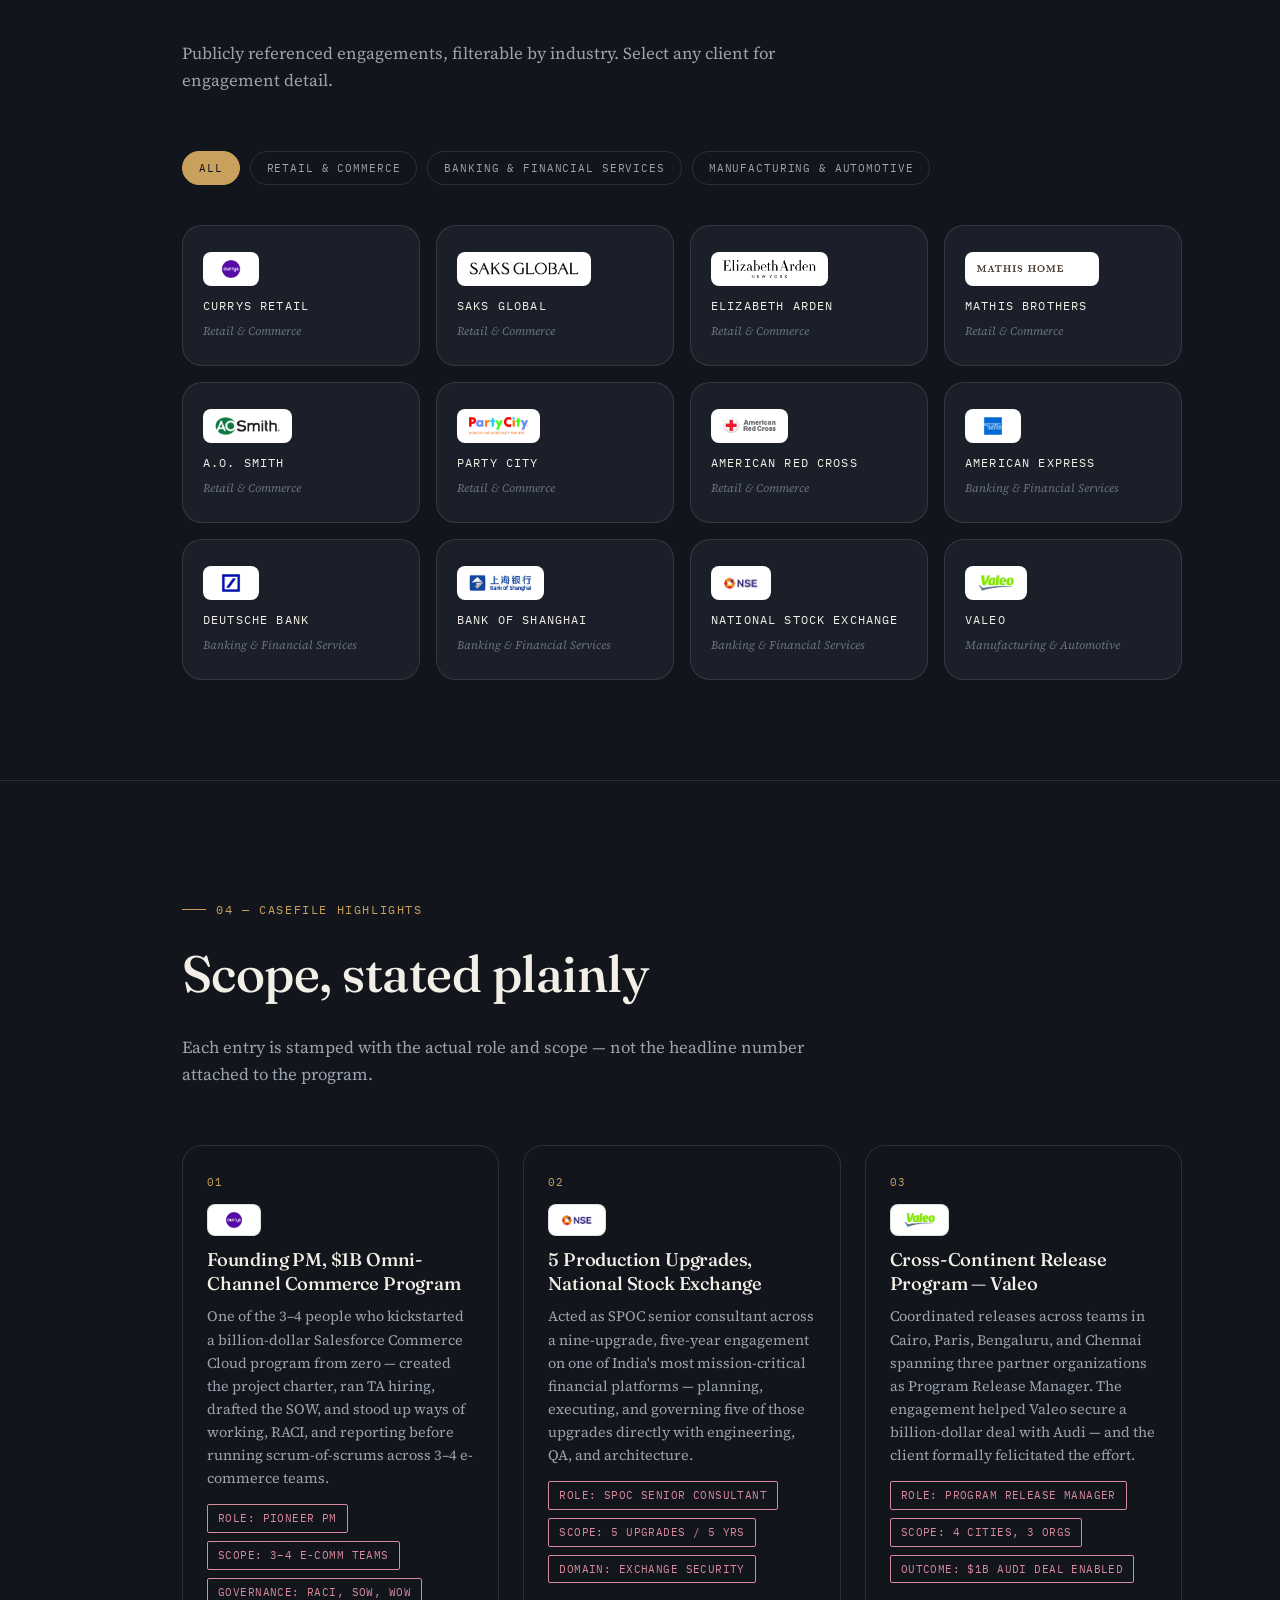
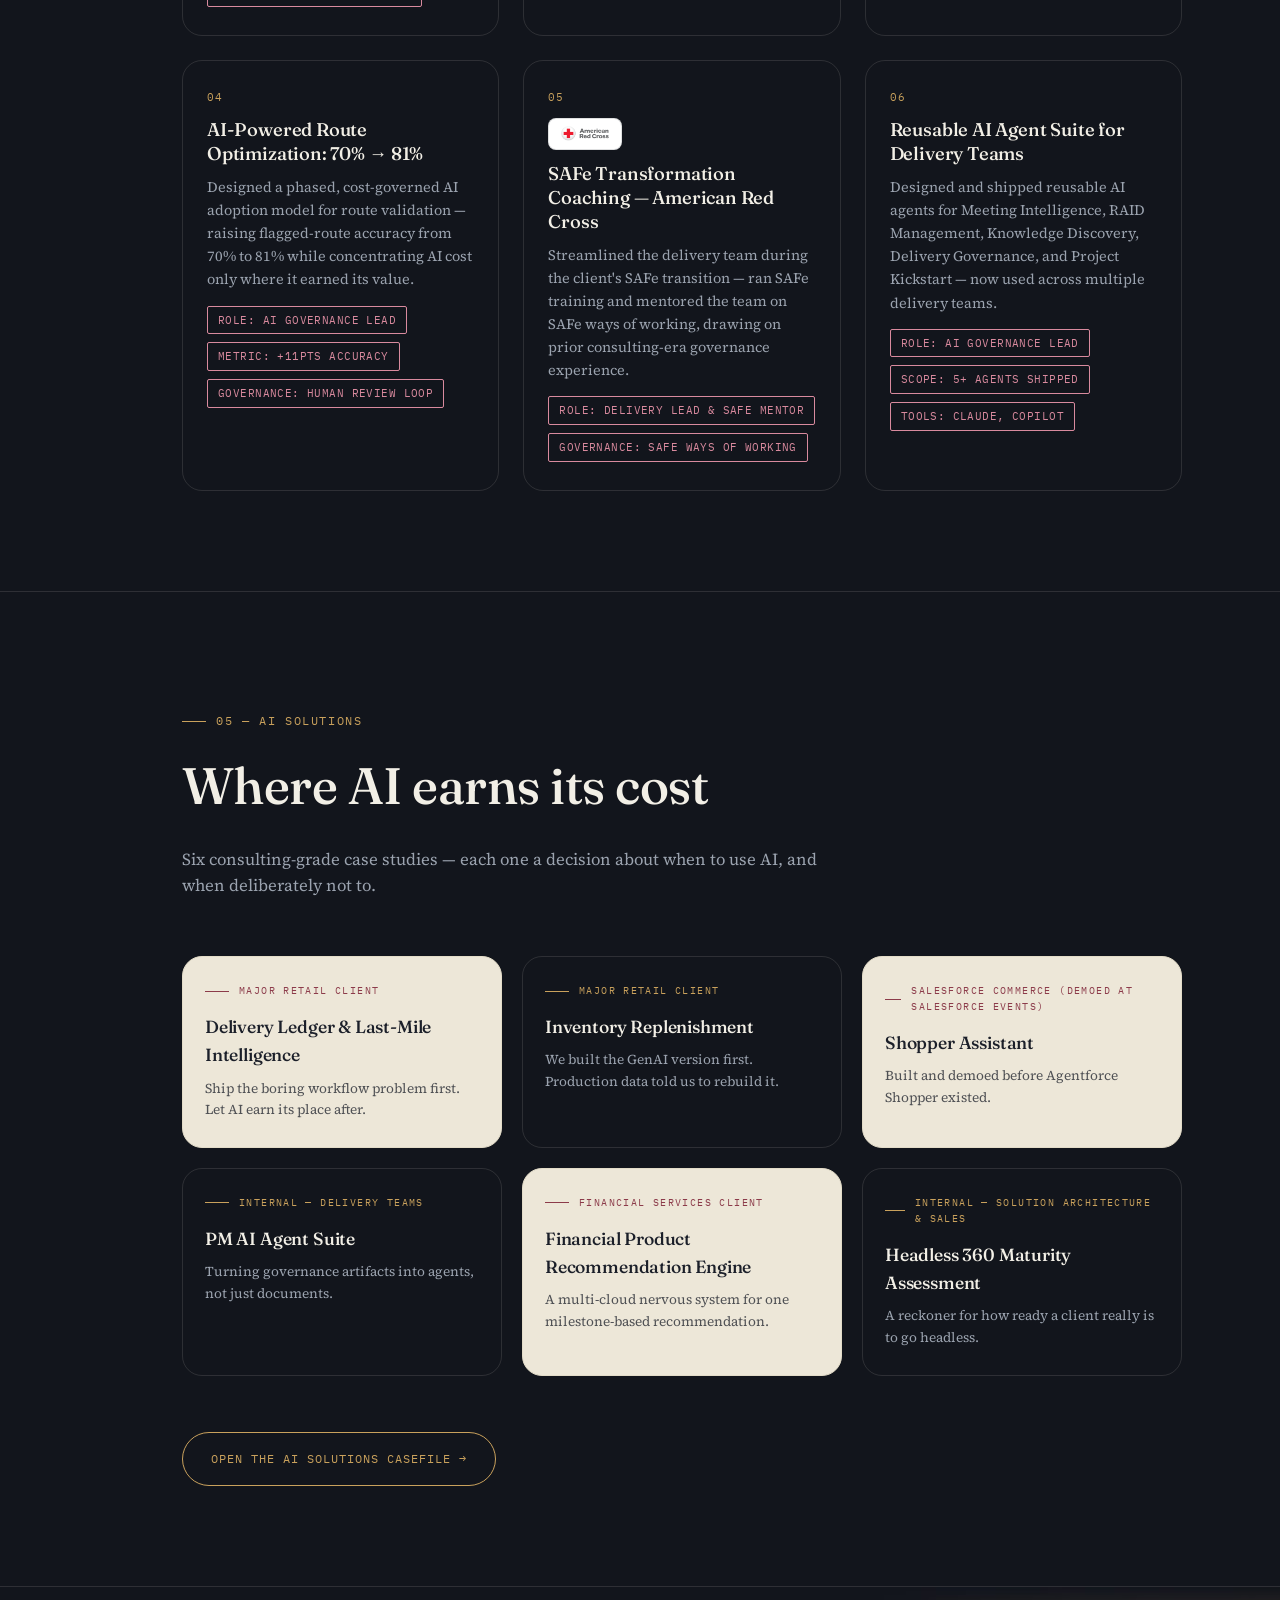
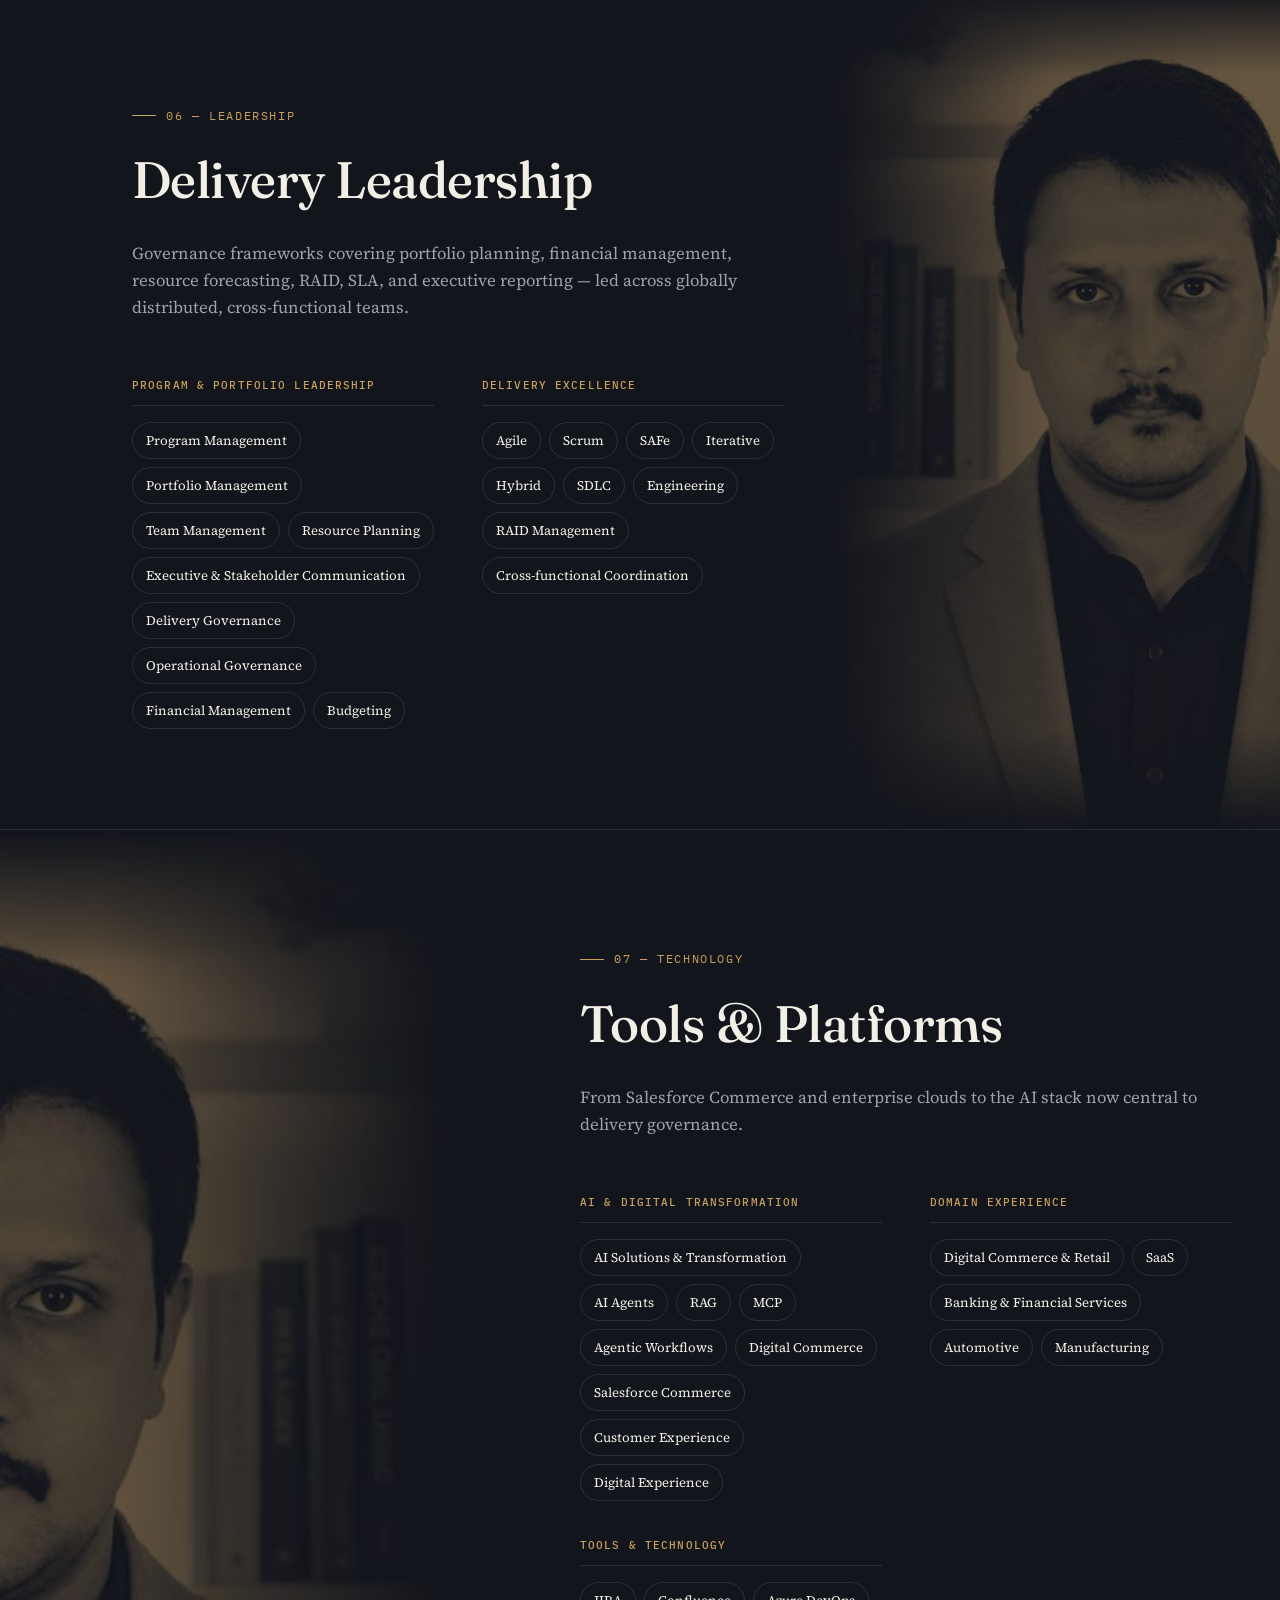
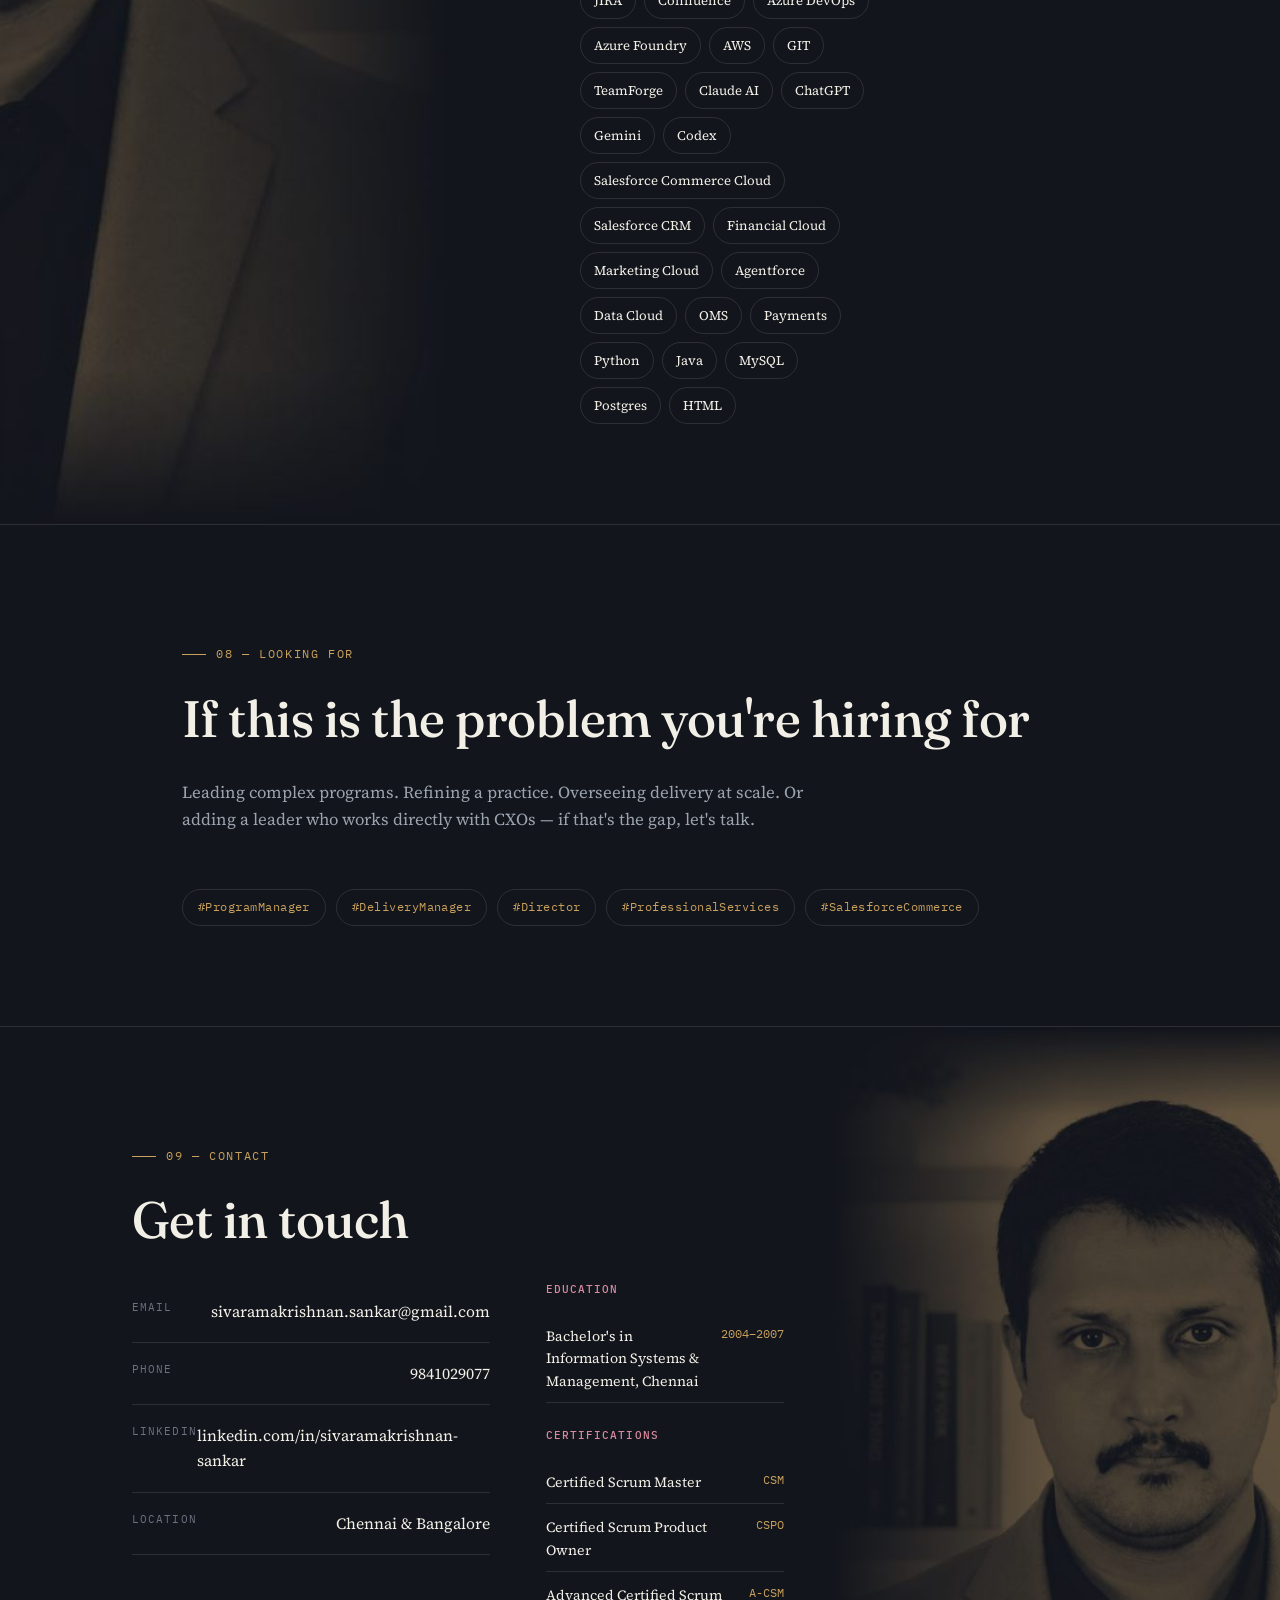
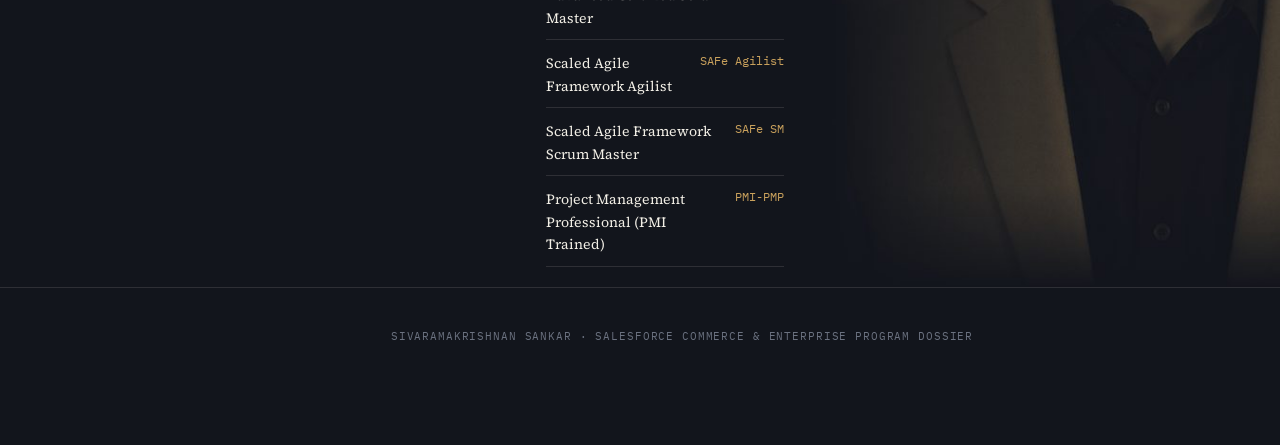
==== commit bd5e57c3: "Add files via upload" ====
--- a/index.html
+++ b/index.html
@@ -186,7 +186,7 @@
 
 </main>
 
-<footer>SIVARAMAKRISHNAN SANKAR &middot; ENTERPRISE PROGRAM &amp; AI TRANSFORMATION DOSSIER</footer>
+<footer>SIVARAMAKRISHNAN SANKAR &middot; SALESFORCE COMMERCE &amp; ENTERPRISE PROGRAM DOSSIER</footer>
 
 <!-- Client detail modal -->
 <div class="modal-overlay" id="client-modal"></div>
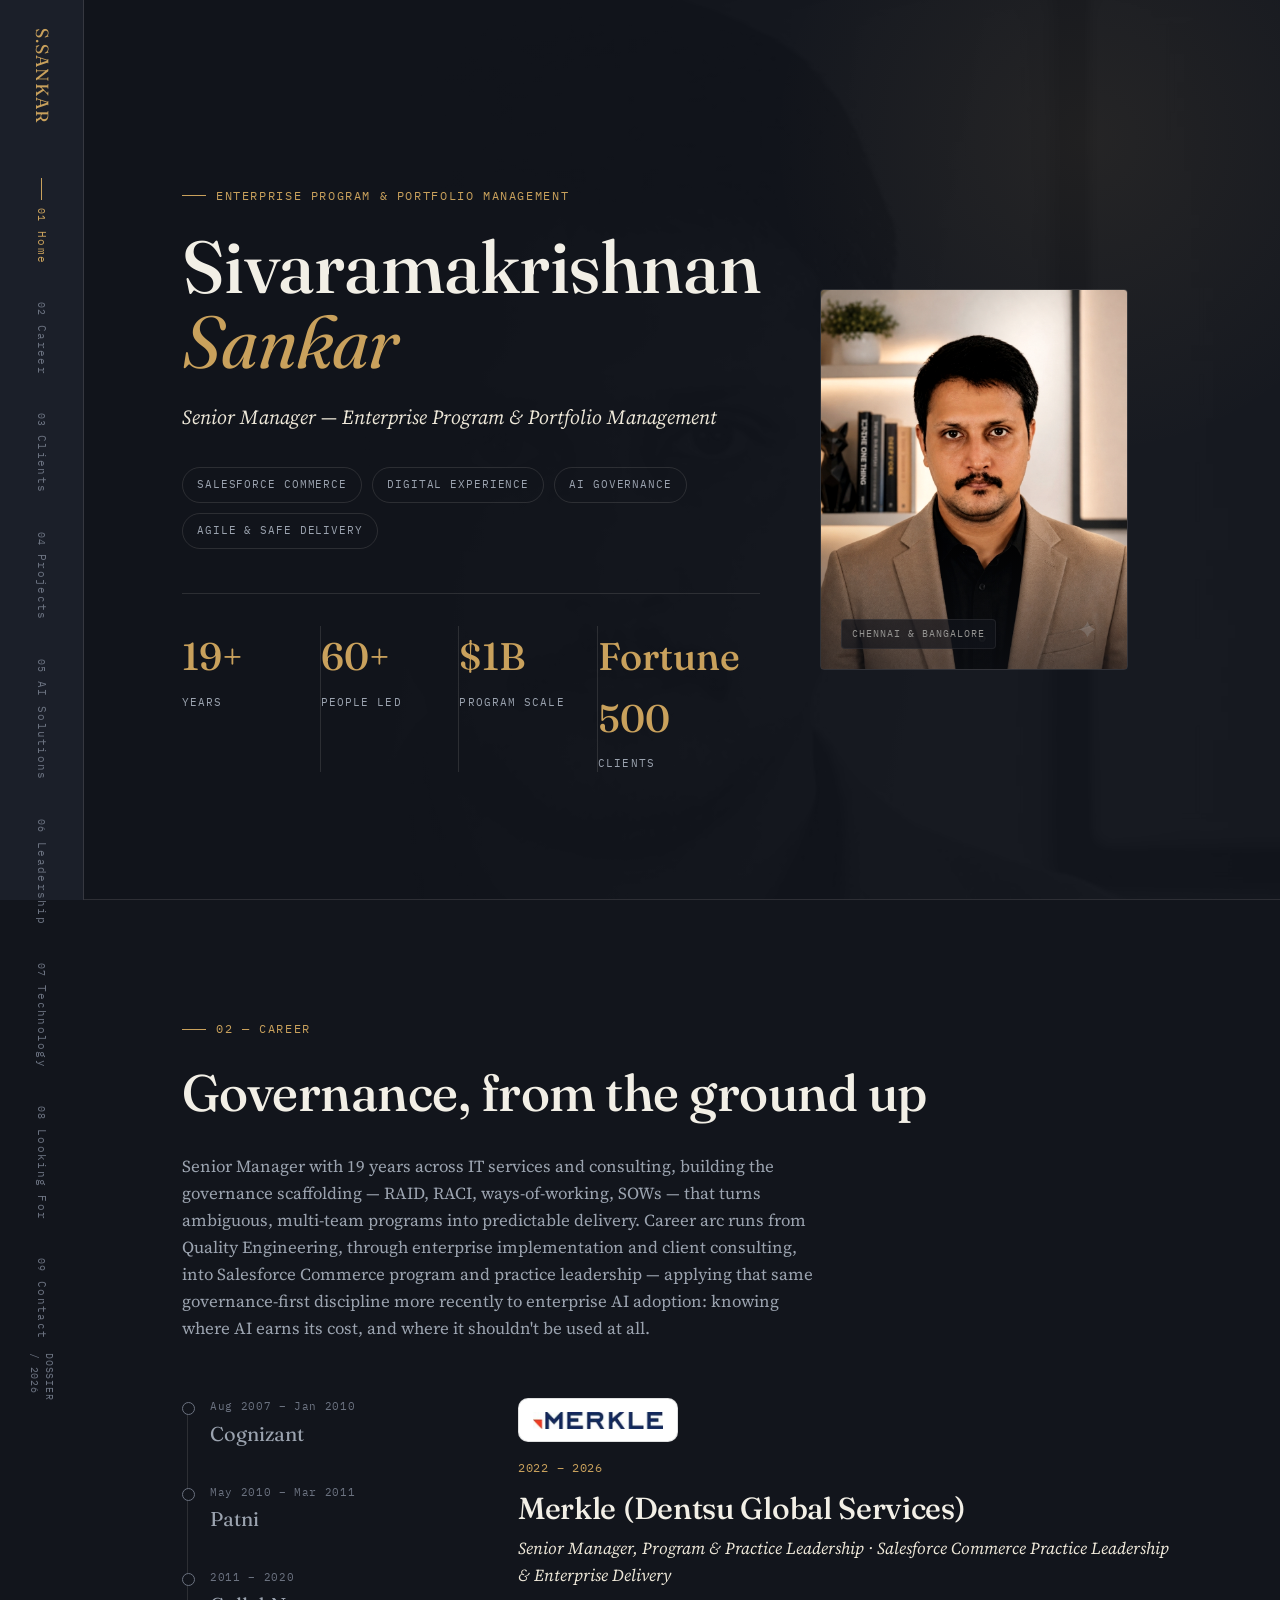
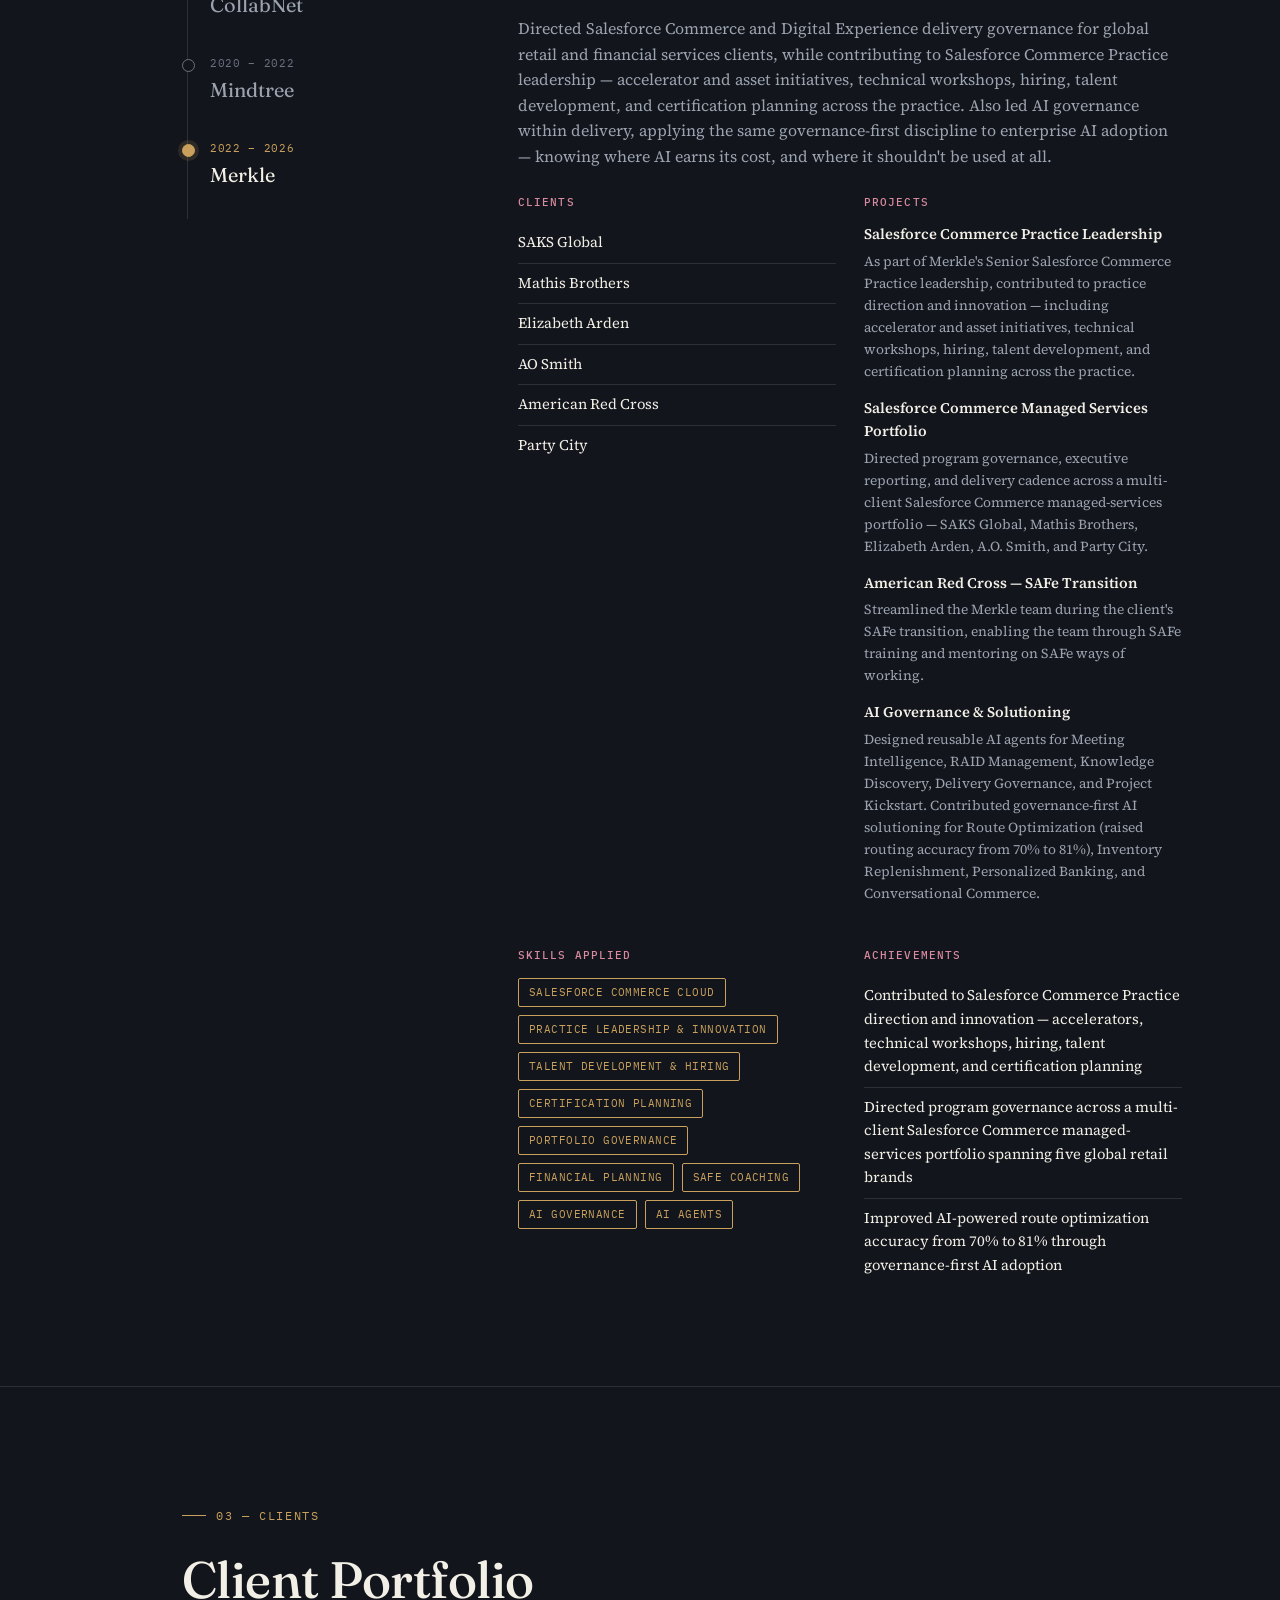
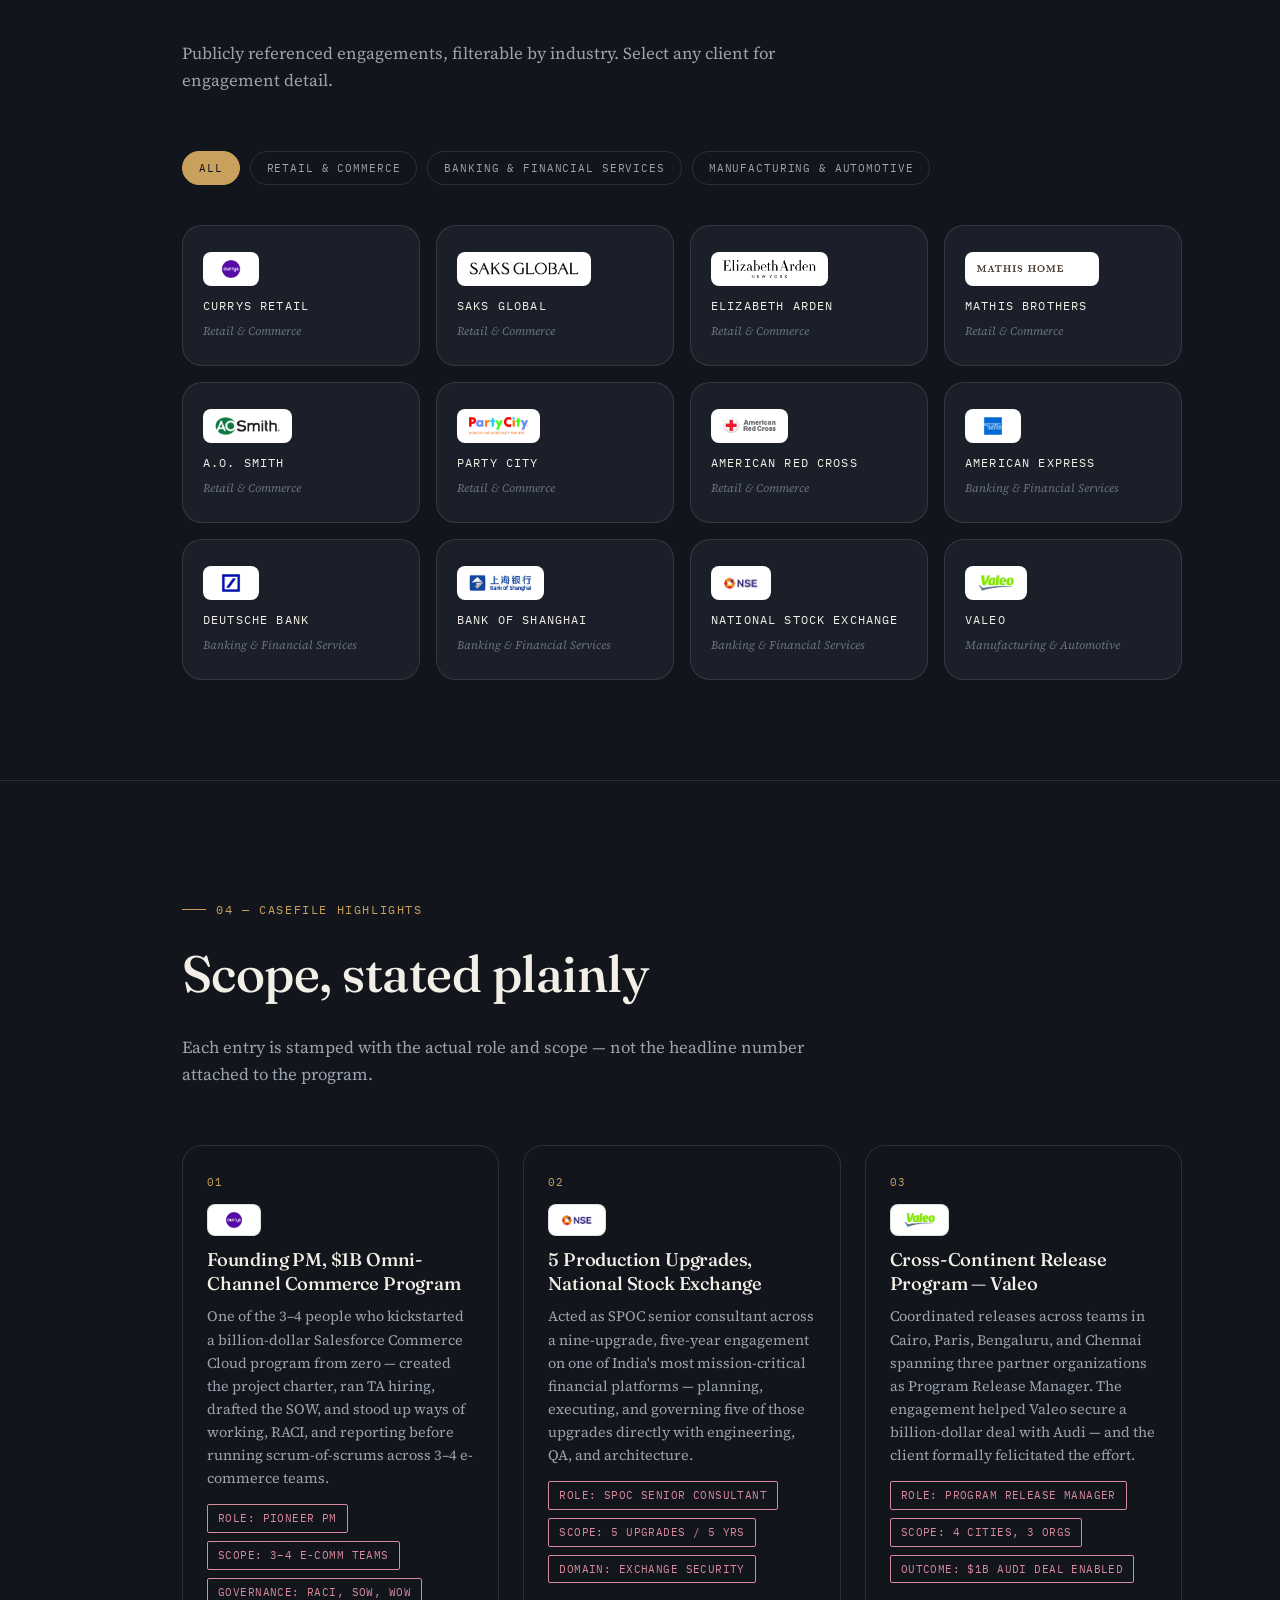
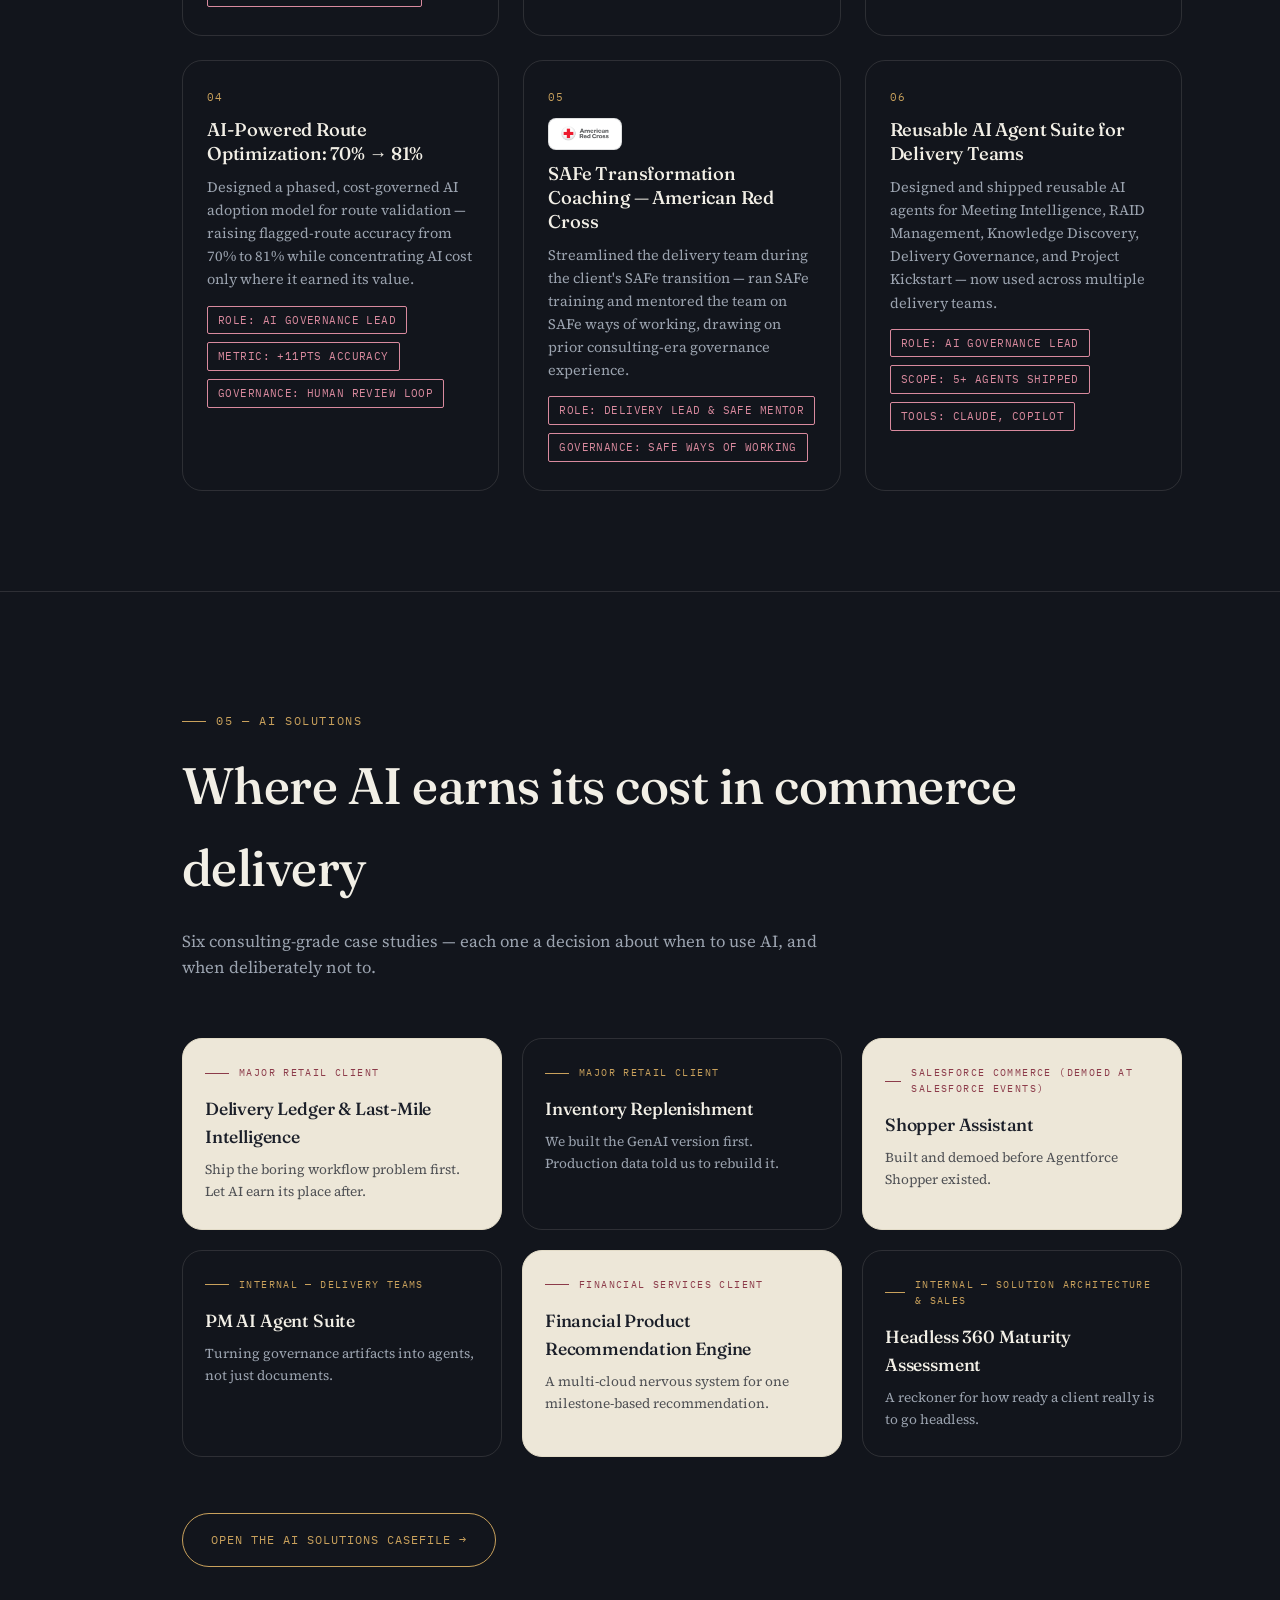
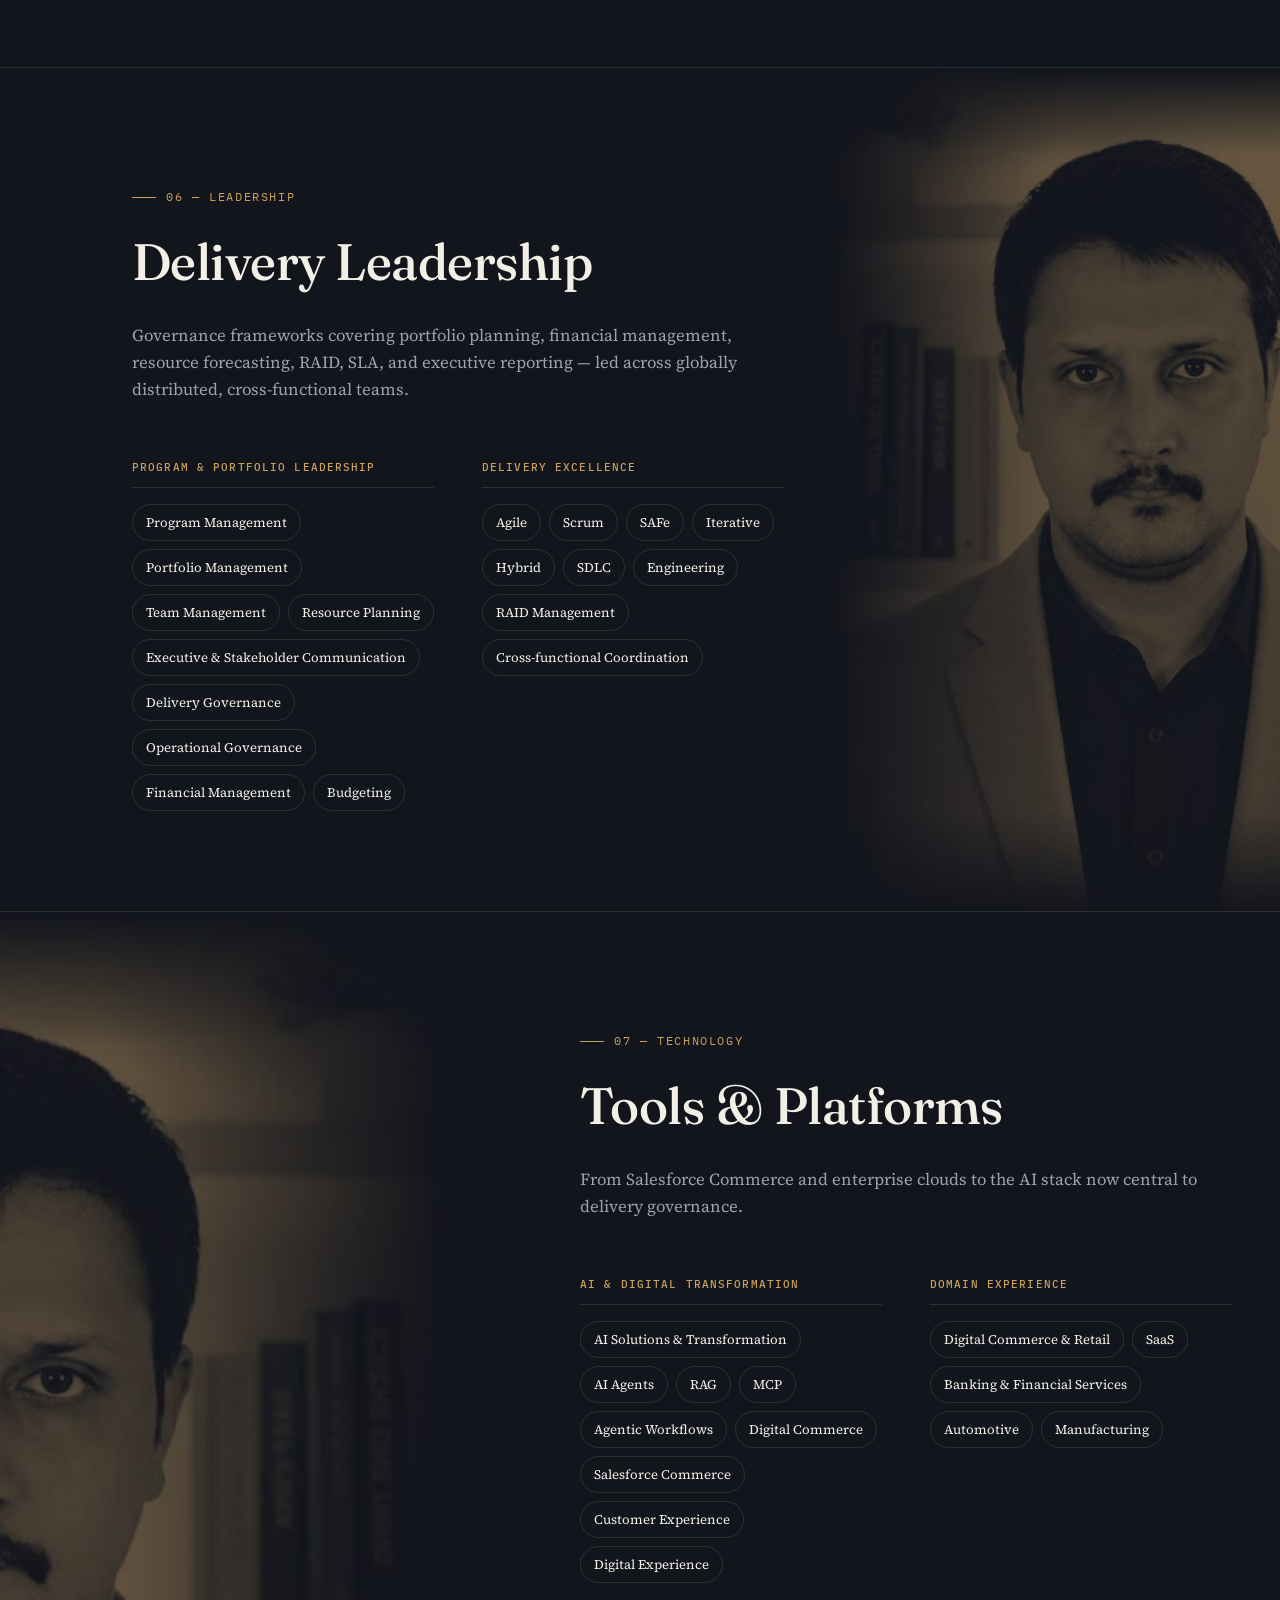
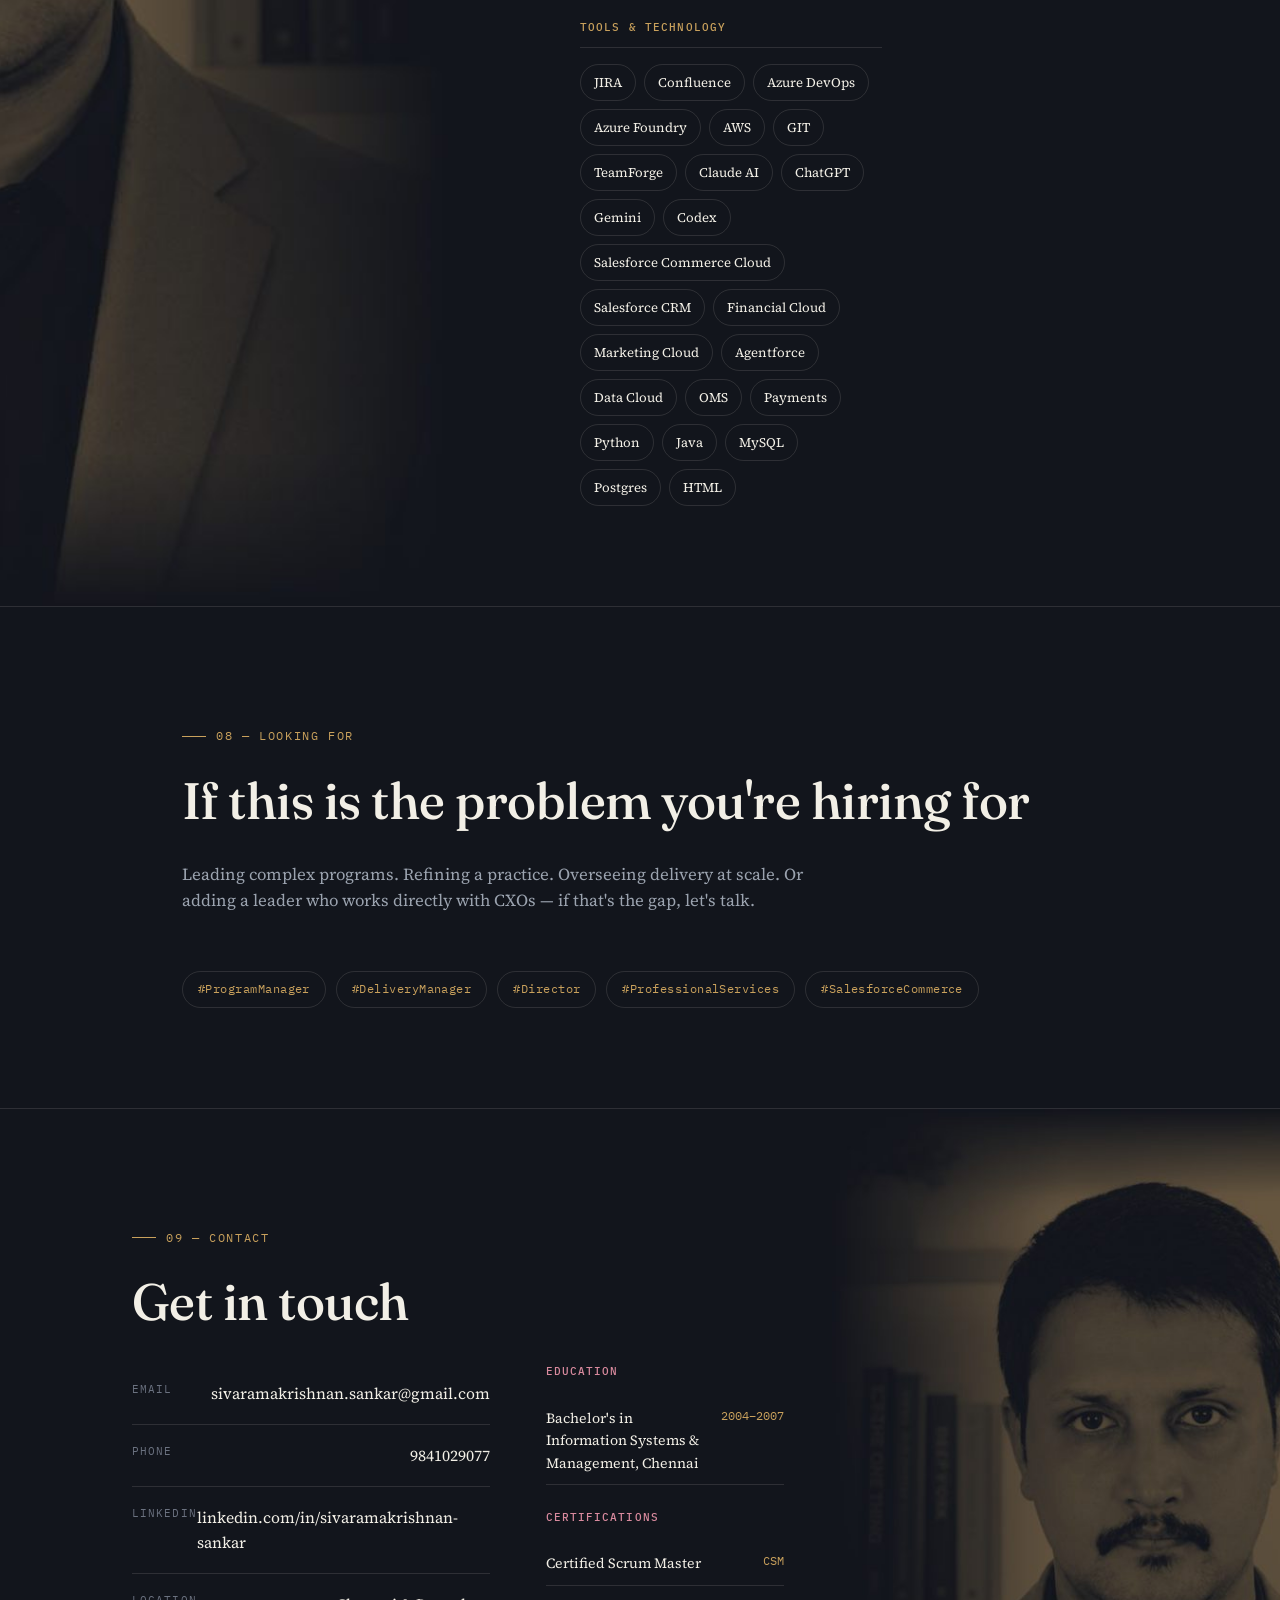
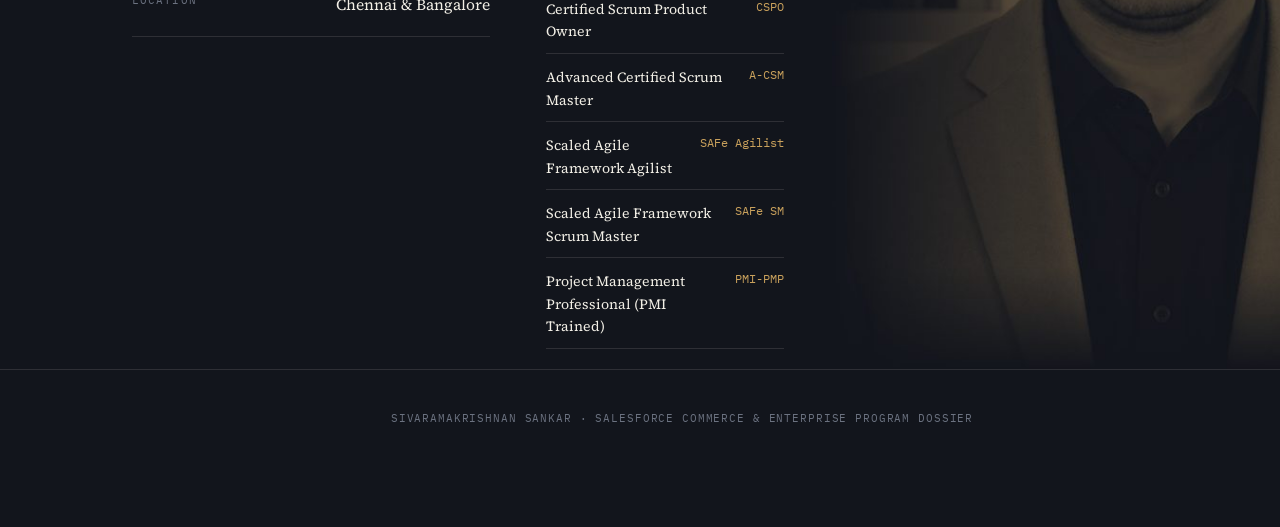
==== commit 8b428873: "Add files via upload" ====
--- a/index.html
+++ b/index.html
@@ -132,7 +132,7 @@
   <section id="ai-solutions" class="section">
     <div class="section-inner">
       <div class="eyebrow reveal">05 — AI Solutions</div>
-      <h2 class="section-title reveal">Where AI earns its cost</h2>
+      <h2 class="section-title reveal">Where AI earns its cost in commerce delivery</h2>
       <p class="section-sub reveal">Six consulting-grade case studies — each one a decision about when to use AI, and when deliberately not to.</p>
       <div class="ai-teaser-grid" id="ai-teaser-grid"></div>
       <a class="ai-teaser-cta reveal" href="ai-solutions.html">Open the AI Solutions Casefile →</a>
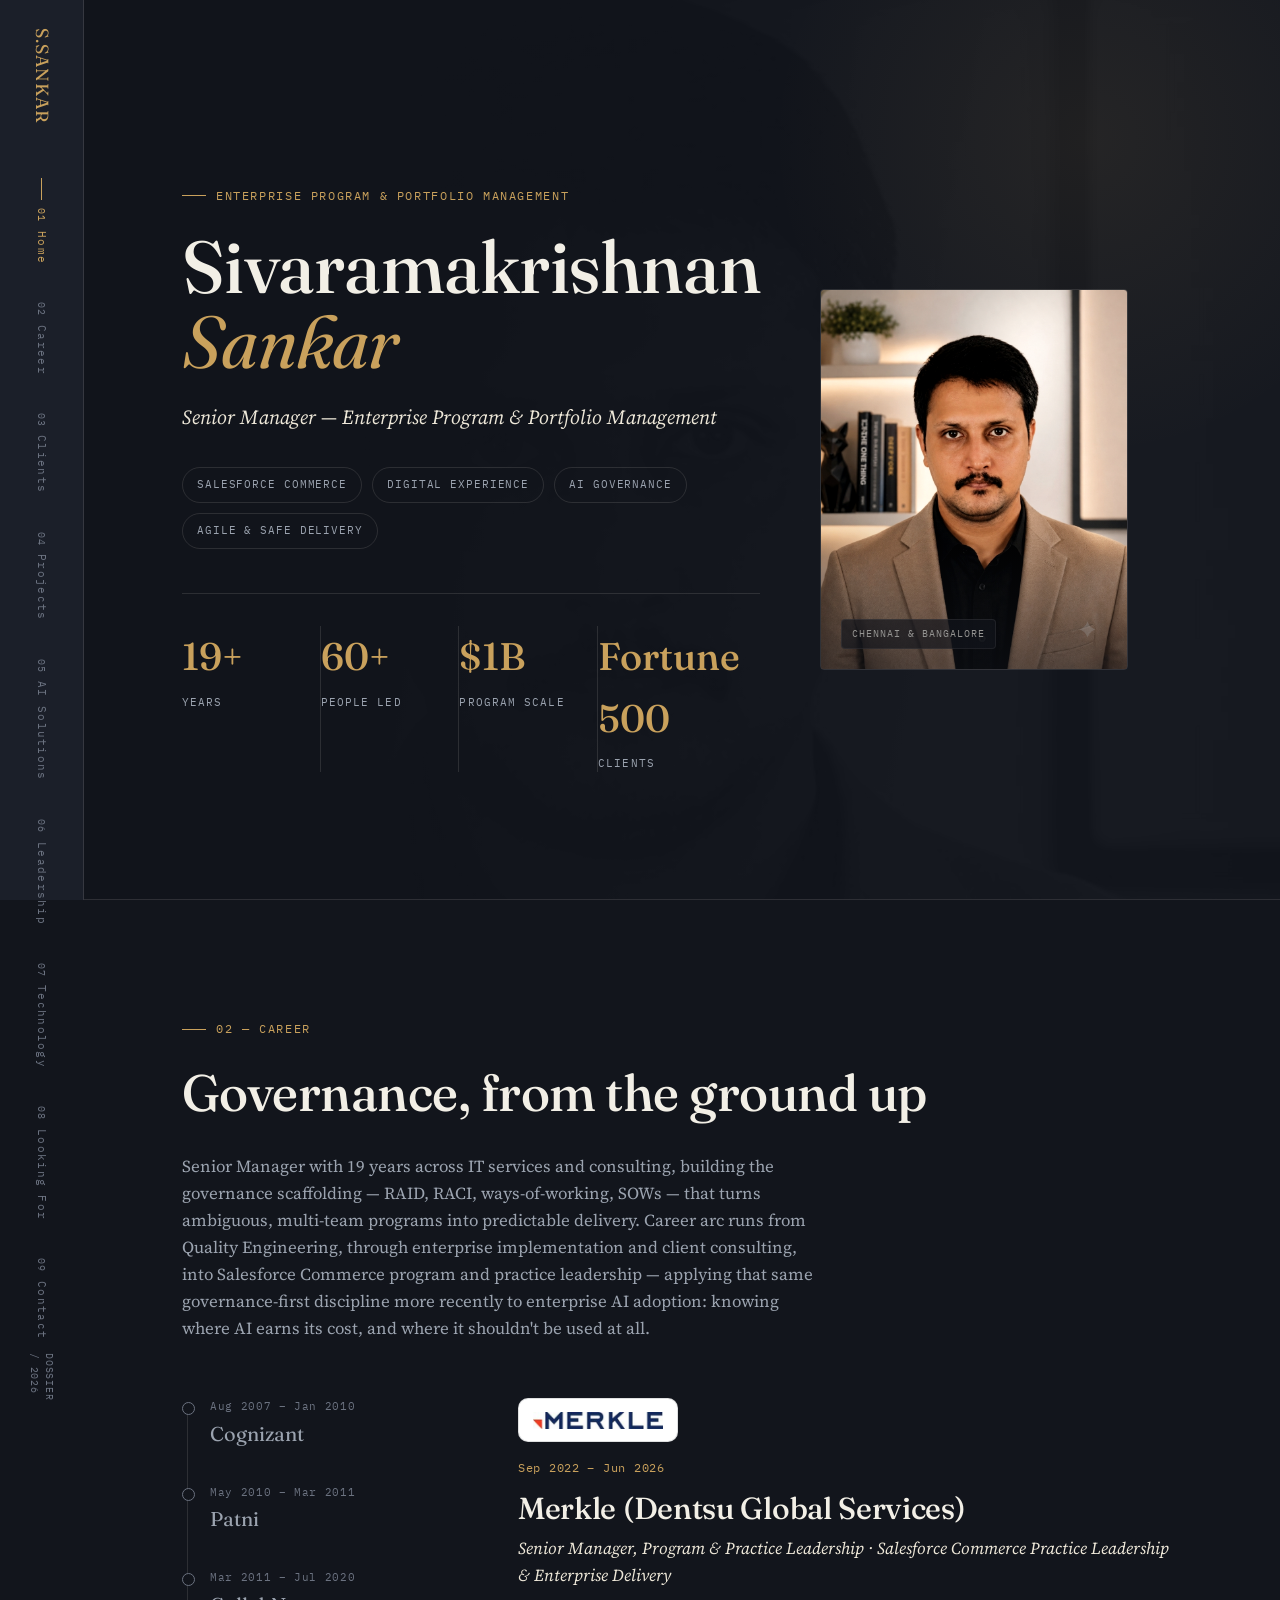
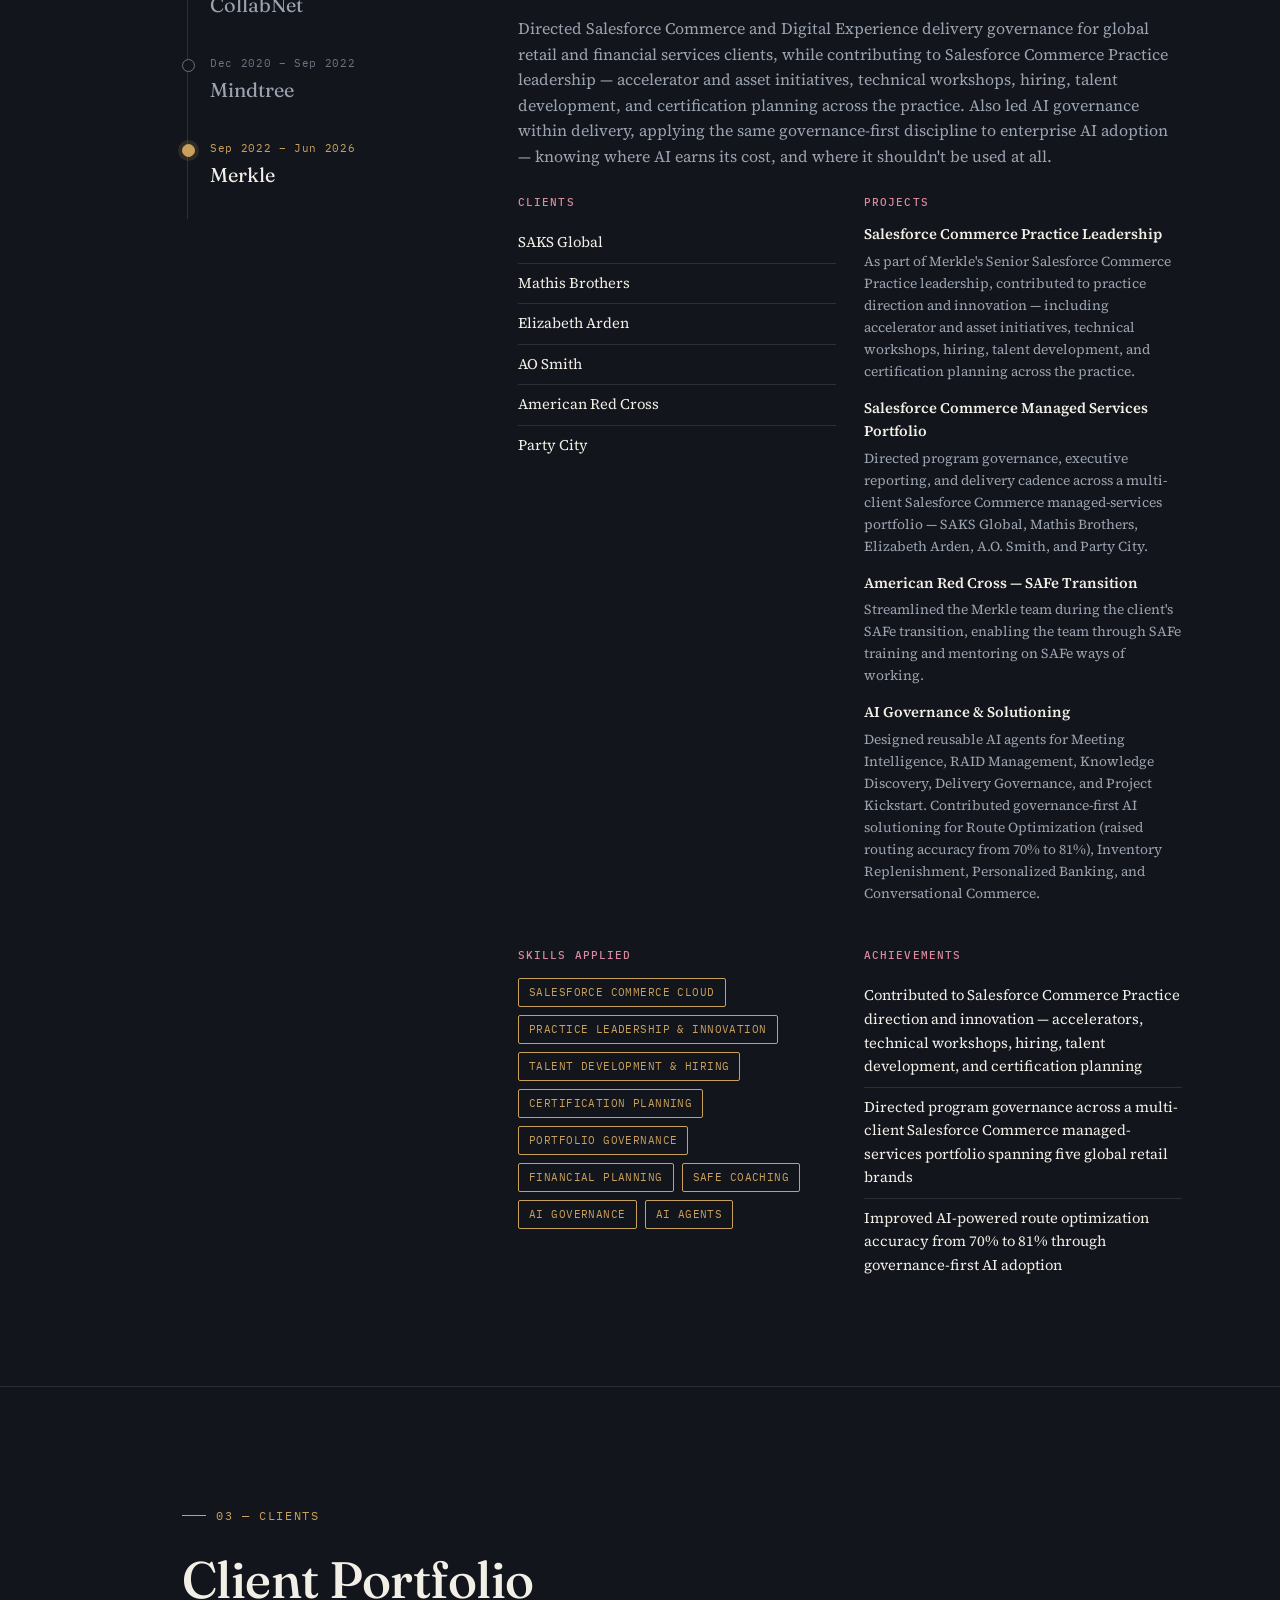
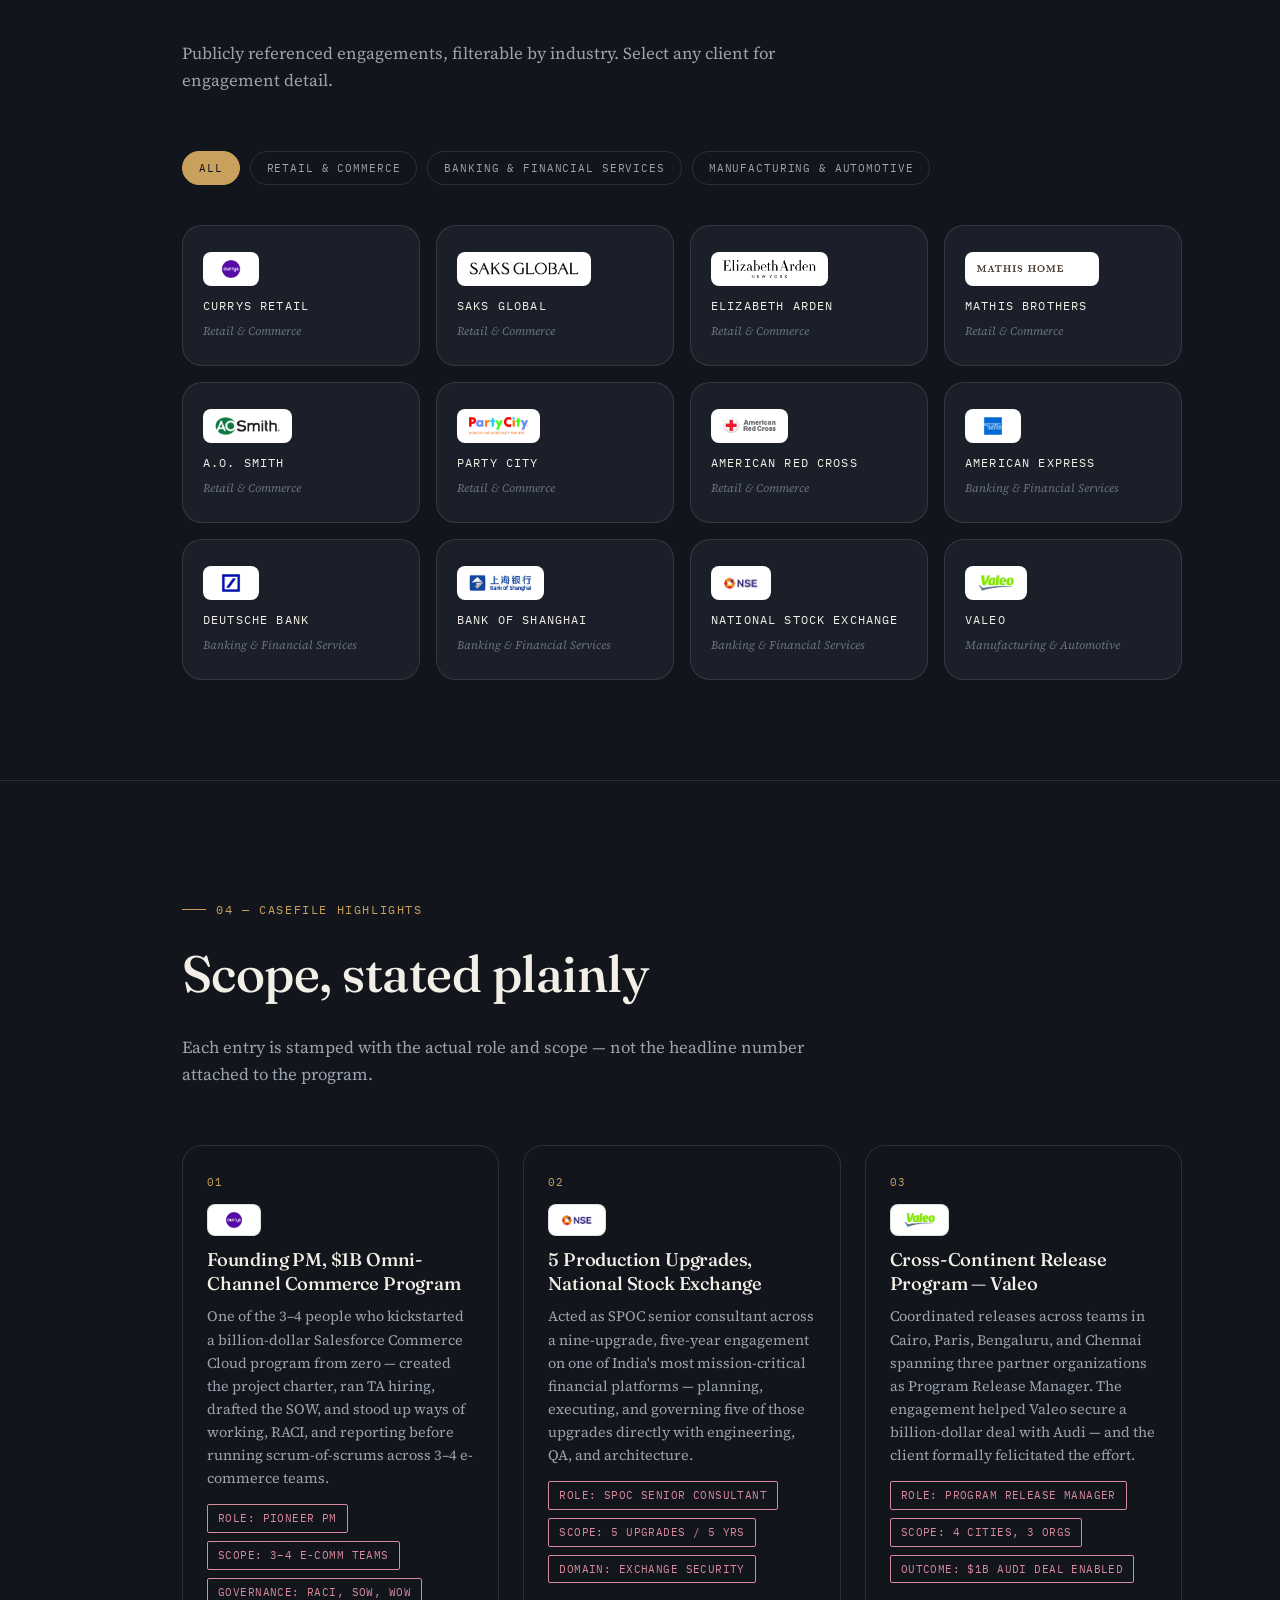
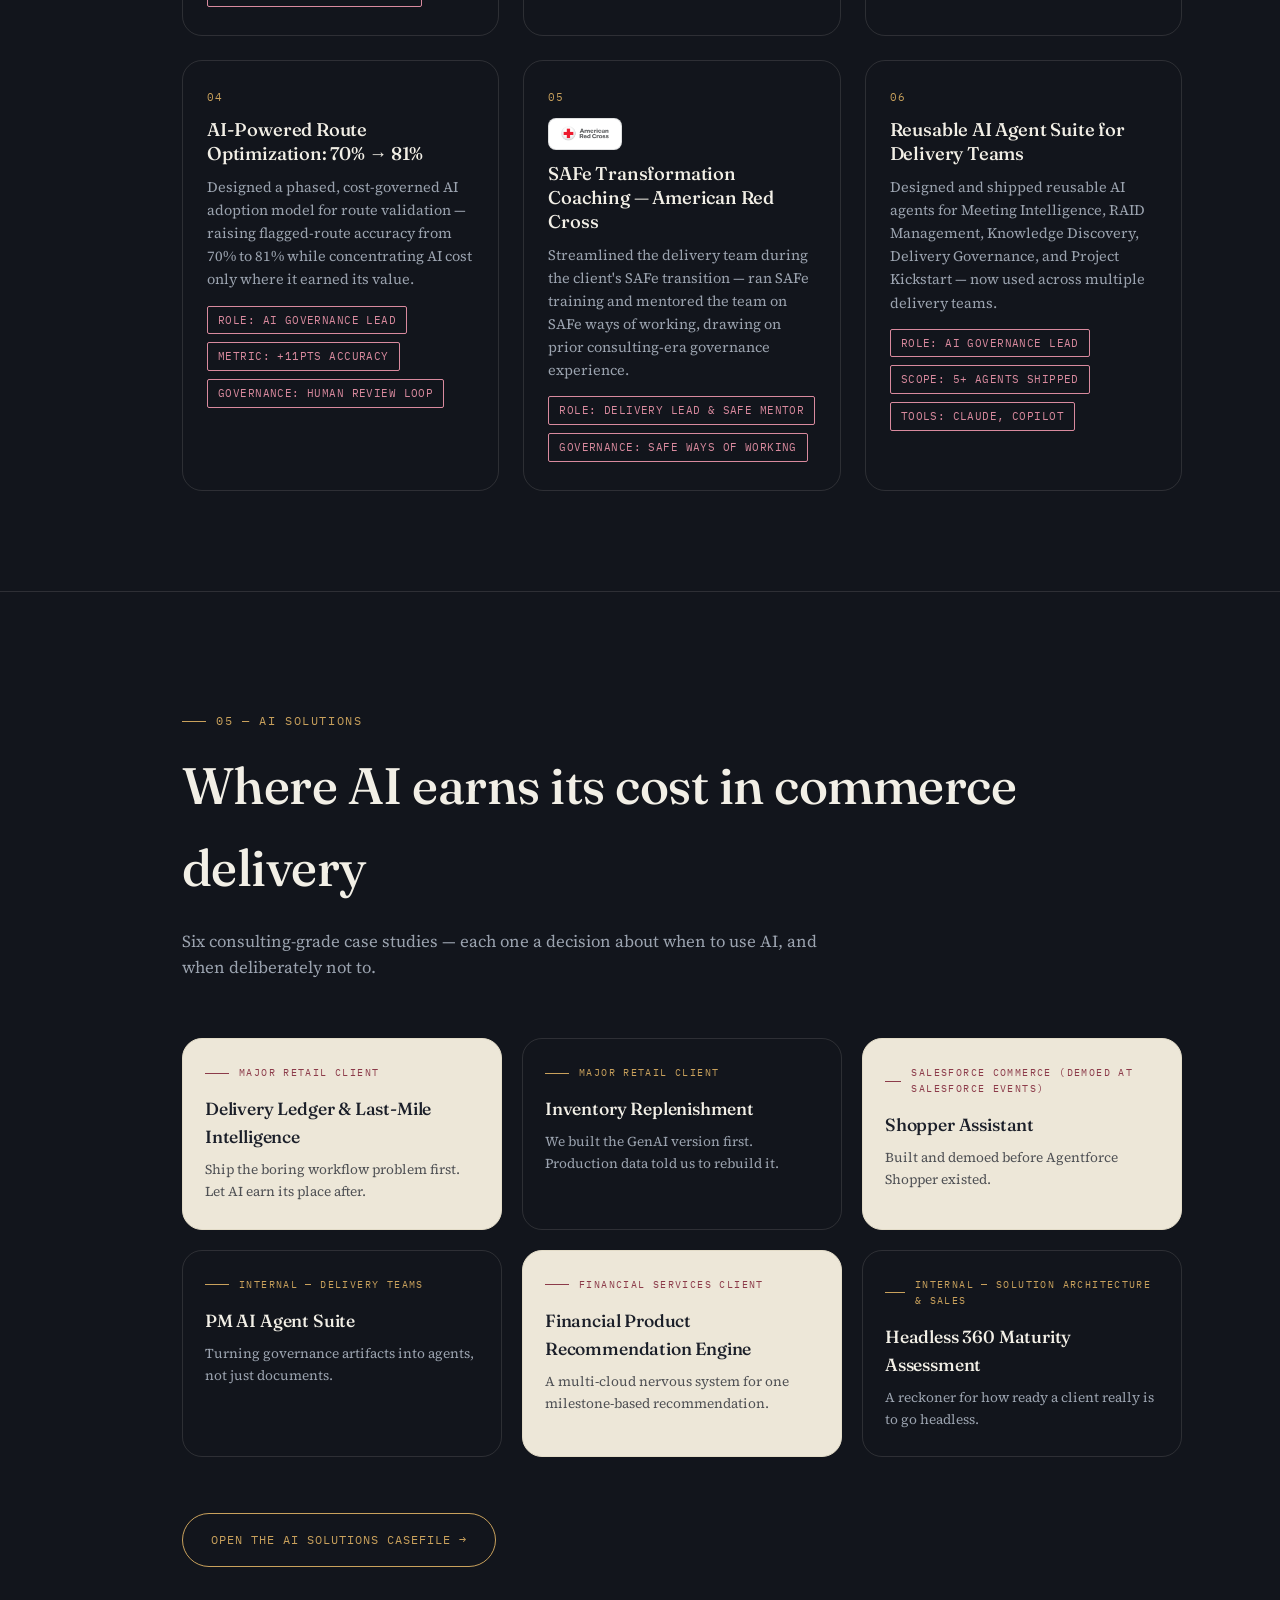
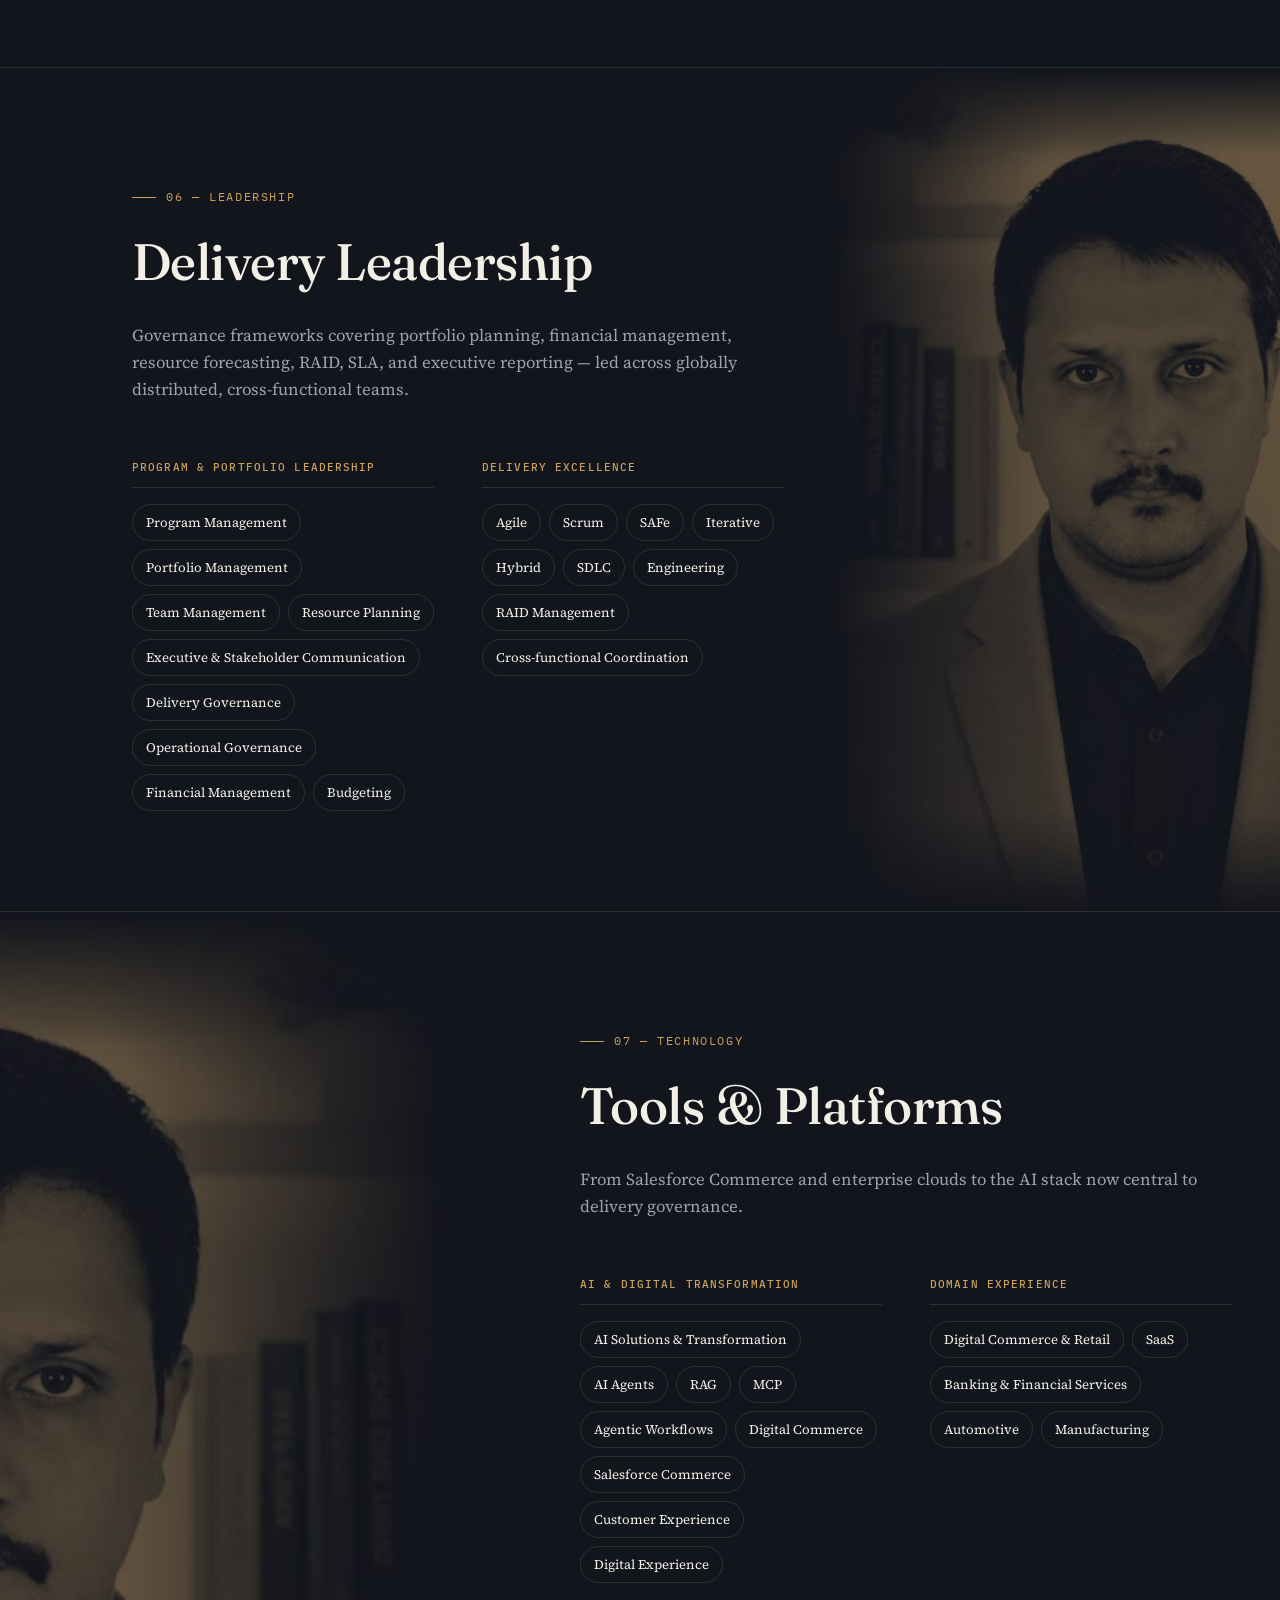
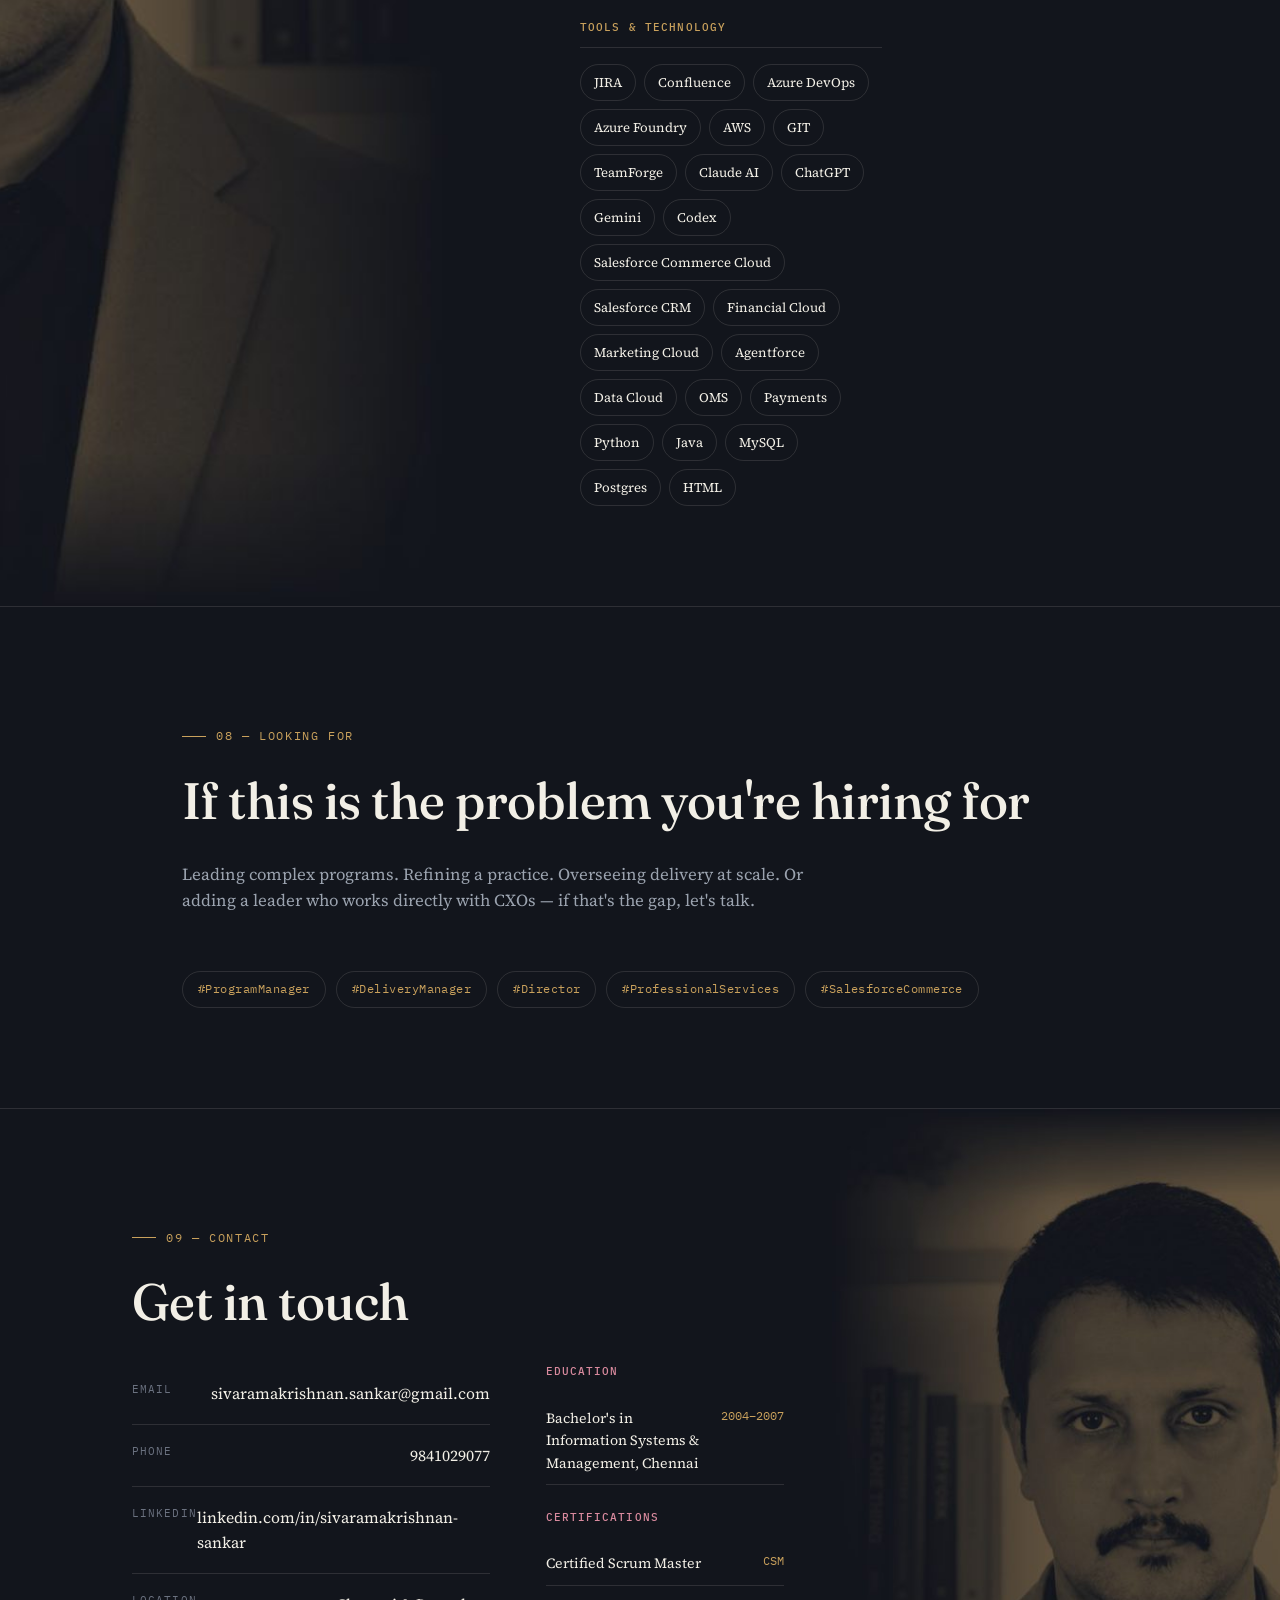
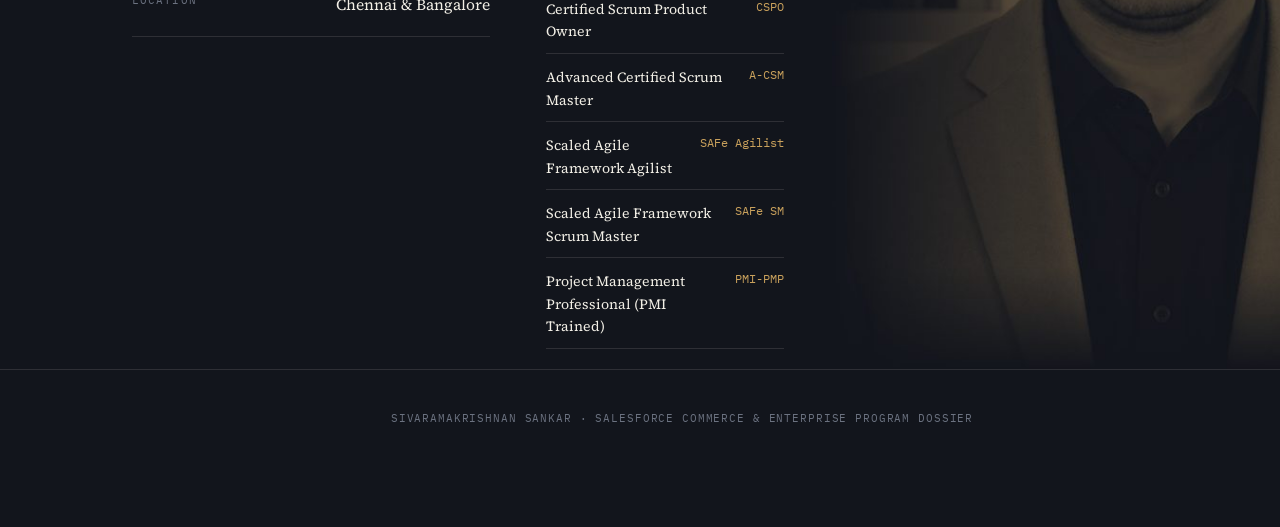
==== commit 71b9b21f: "Add files via upload" ====
--- a/index.html
+++ b/index.html
@@ -3,6 +3,7 @@
 <head>
 <meta charset="UTF-8">
 <meta name="viewport" content="width=device-width, initial-scale=1.0">
+<meta name="color-scheme" content="dark">
 <title>Sivaramakrishnan Sankar — Salesforce Commerce & Enterprise Program Leader</title>
 <meta name="description" content="Sivaramakrishnan Sankar — Senior Manager with 19 years leading Salesforce Commerce and enterprise program delivery. Governance-first leadership across program setup, practice building, and AI governance for global retail and financial services clients.">
 
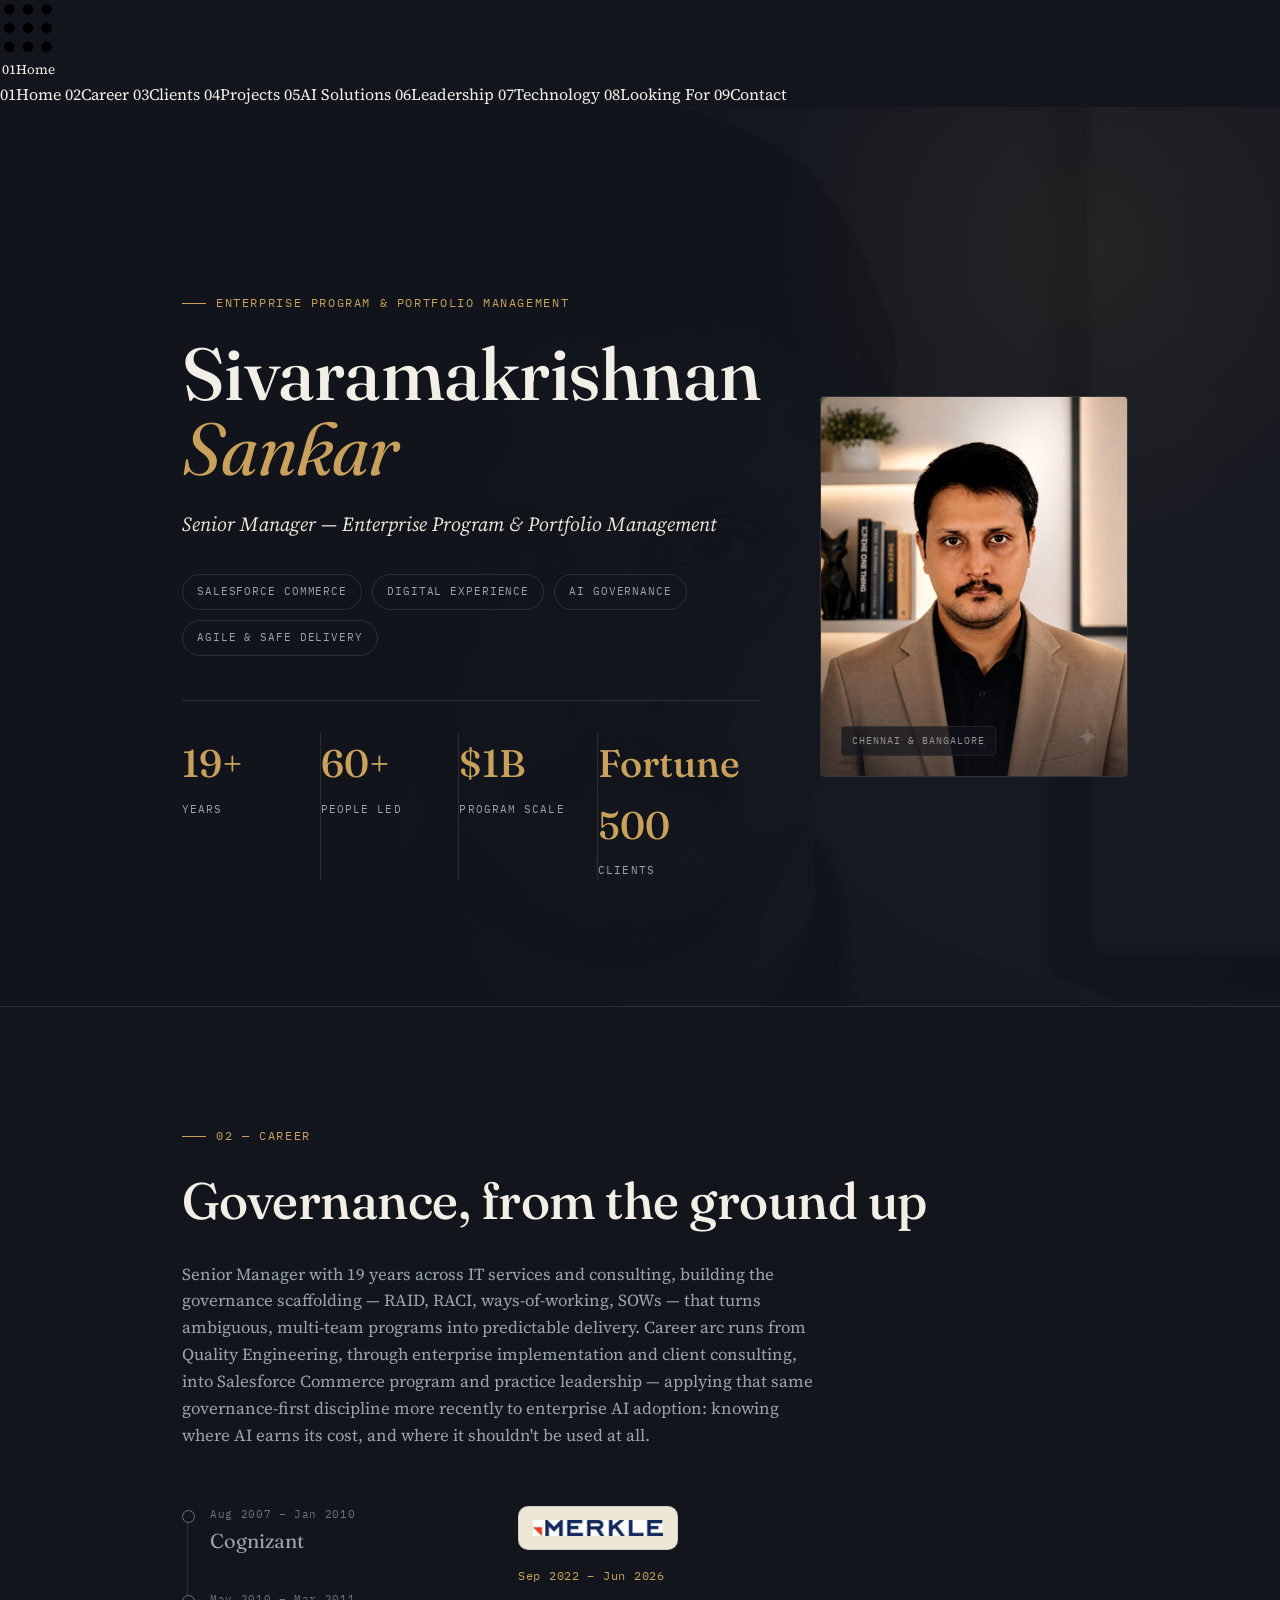
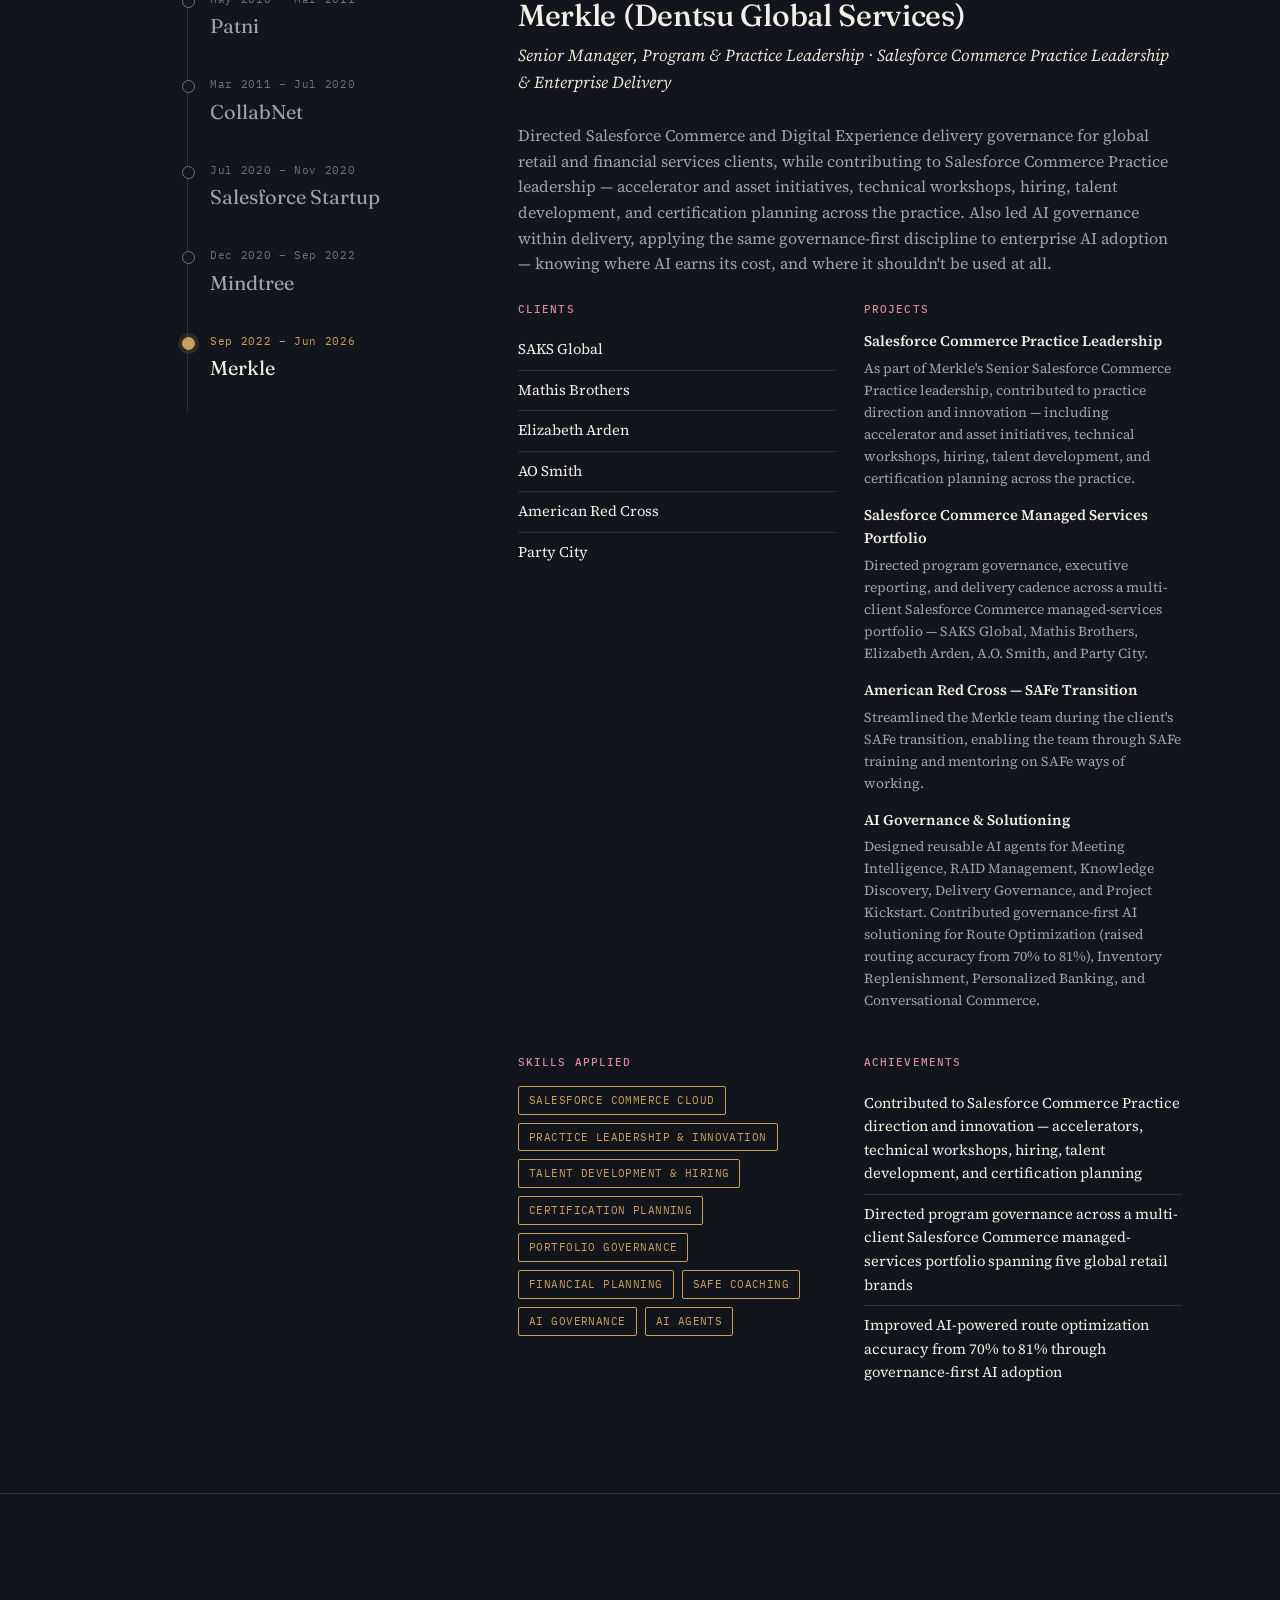
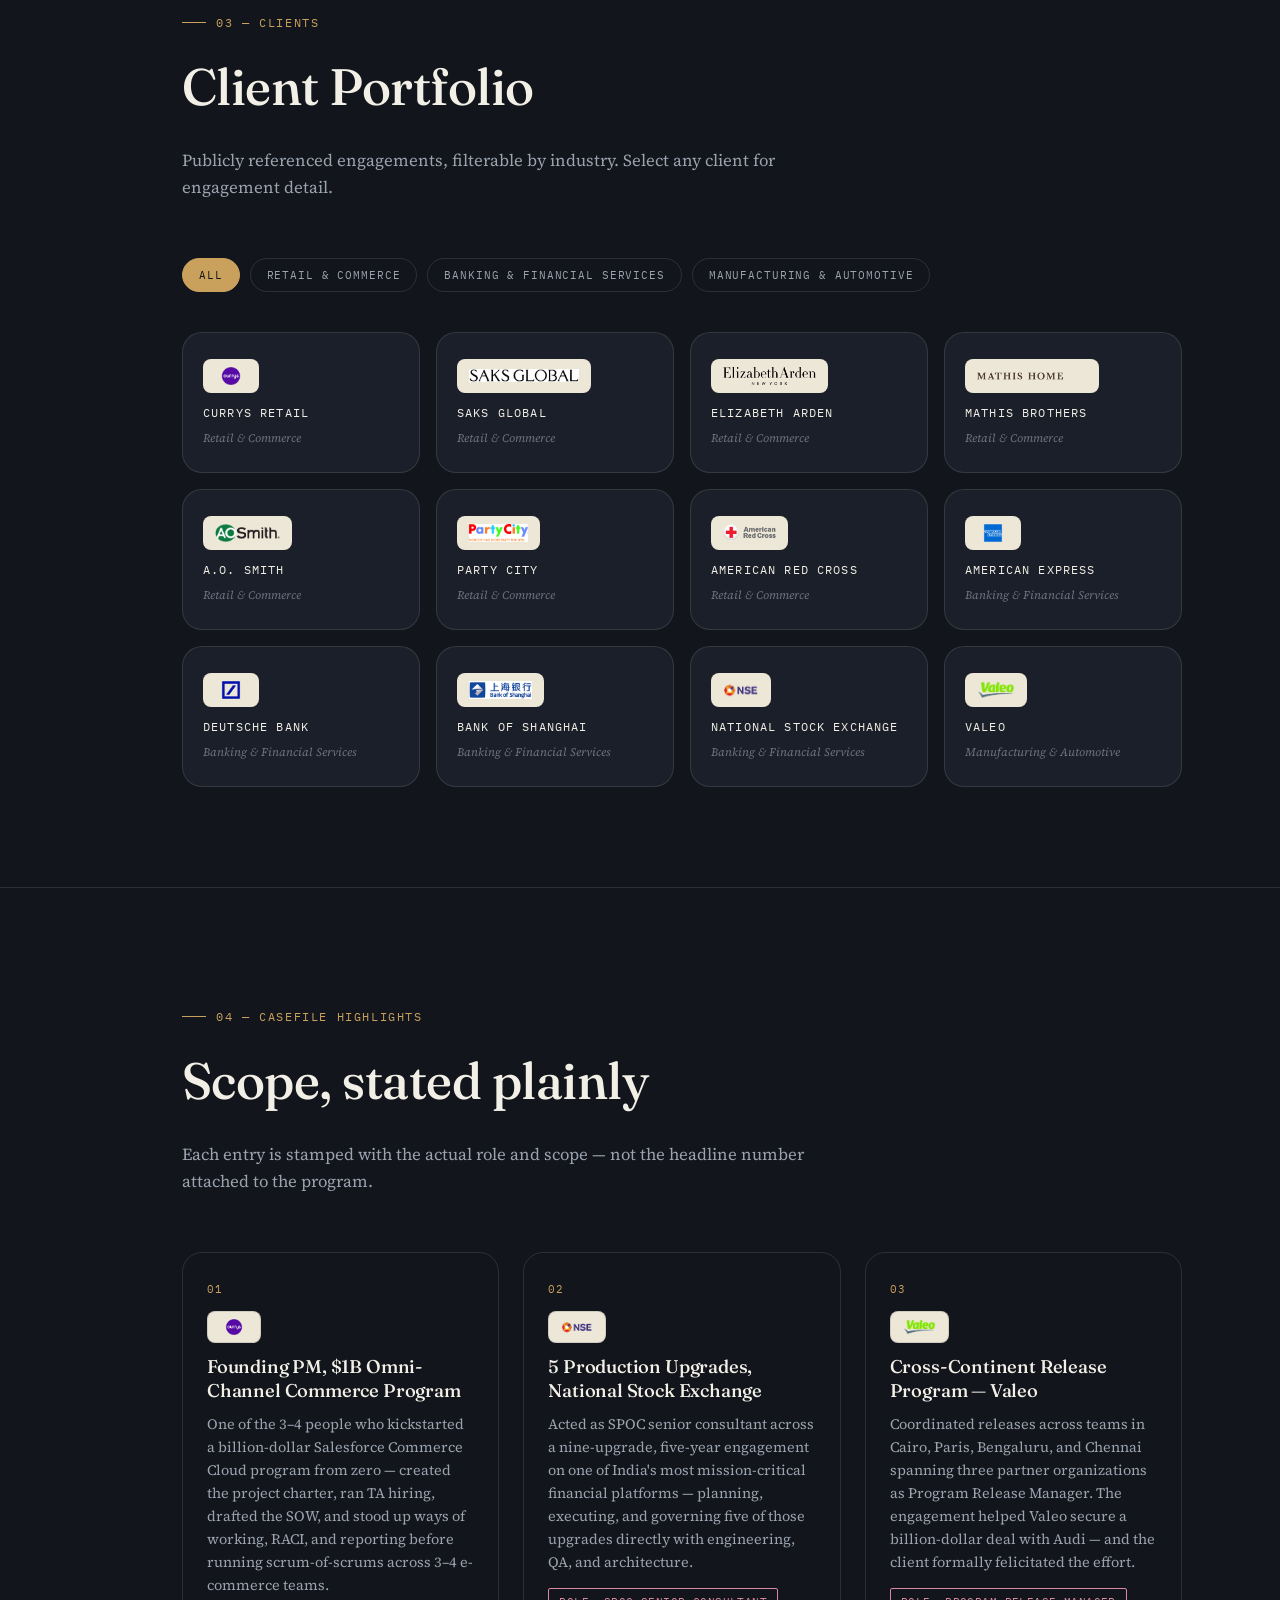
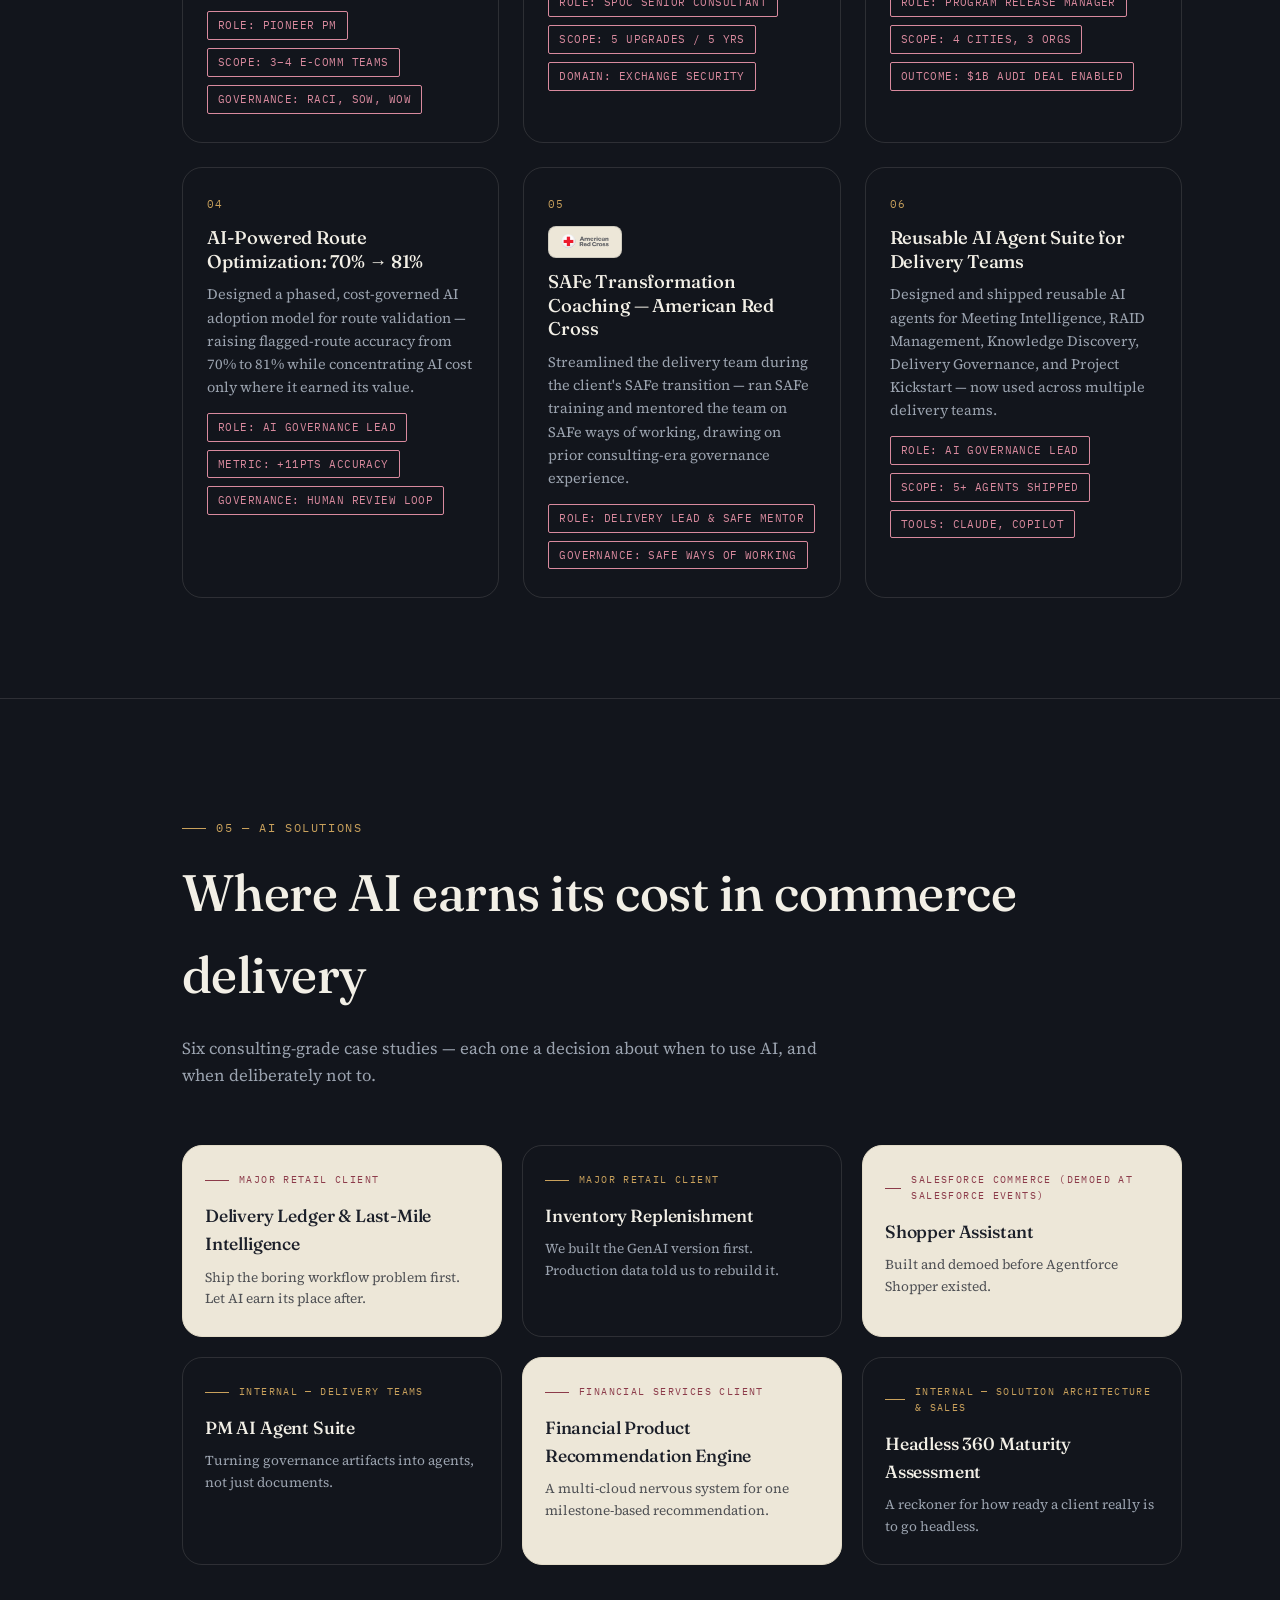
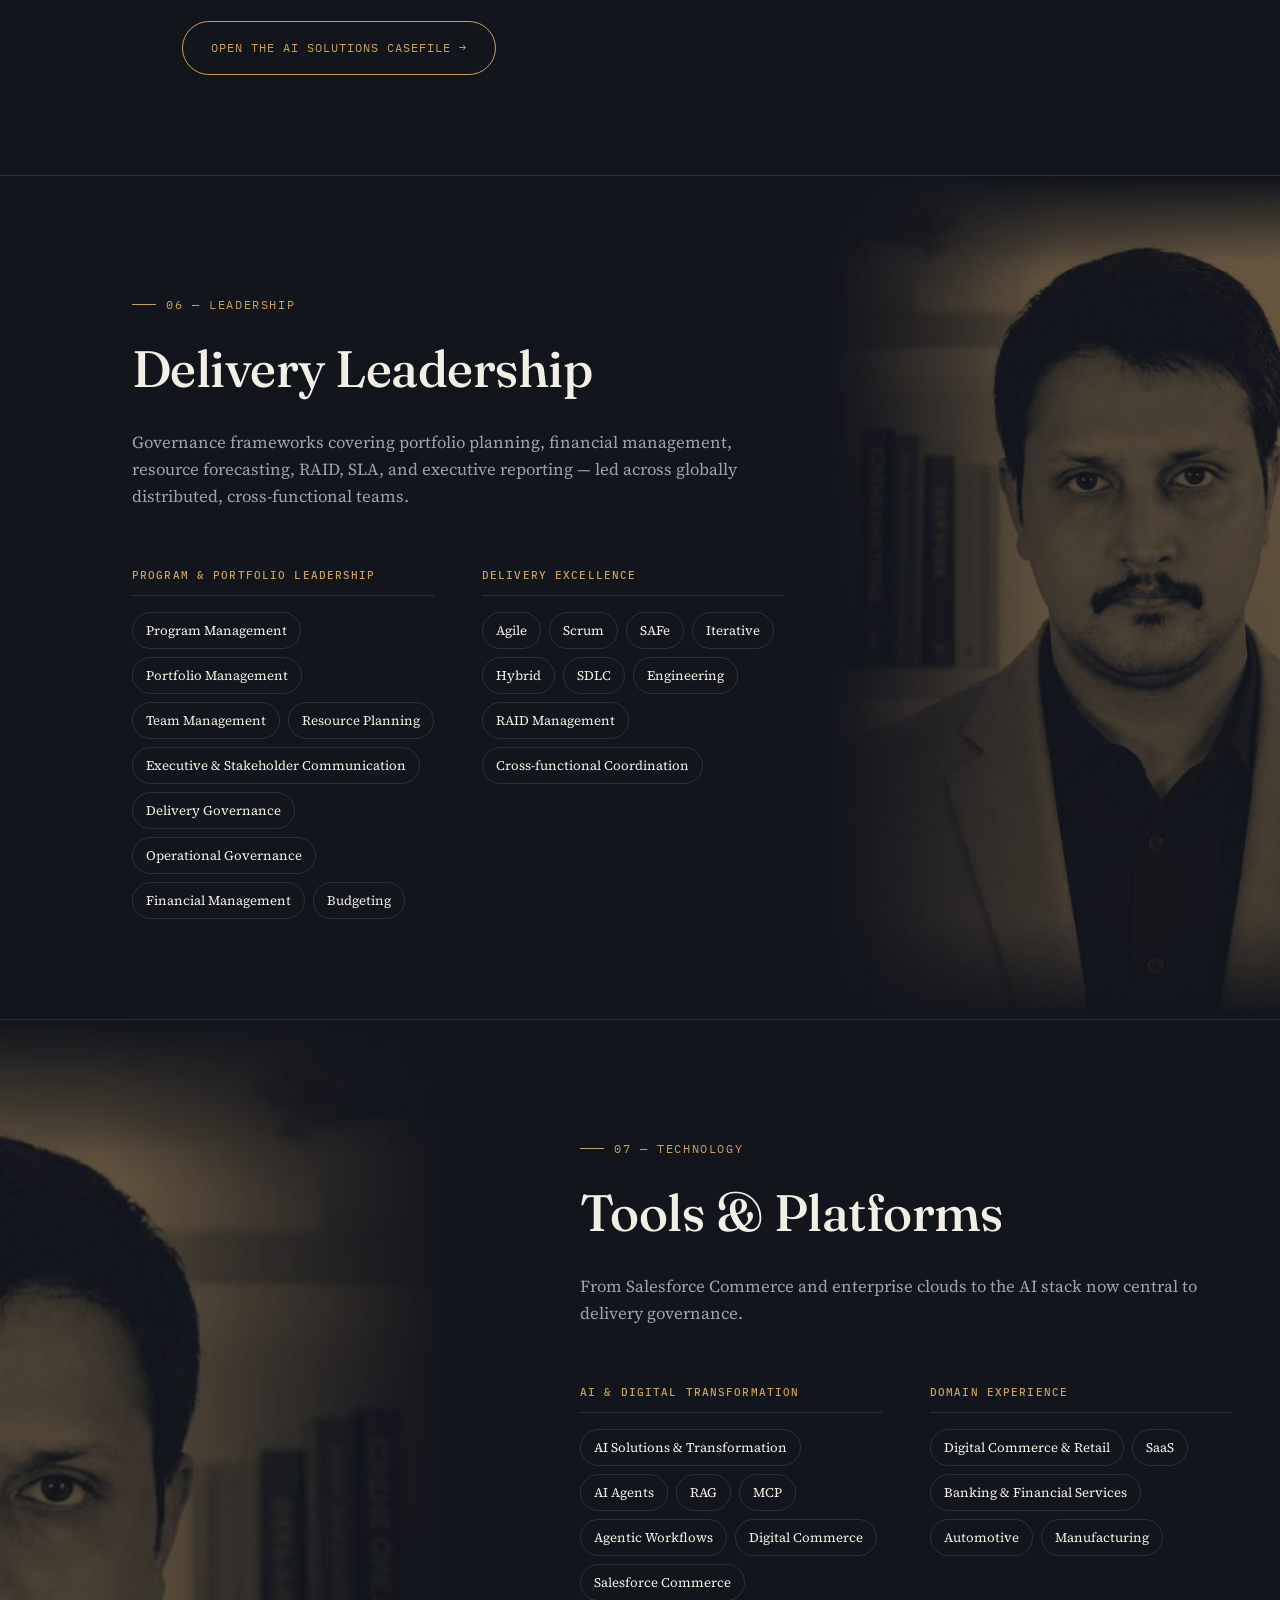
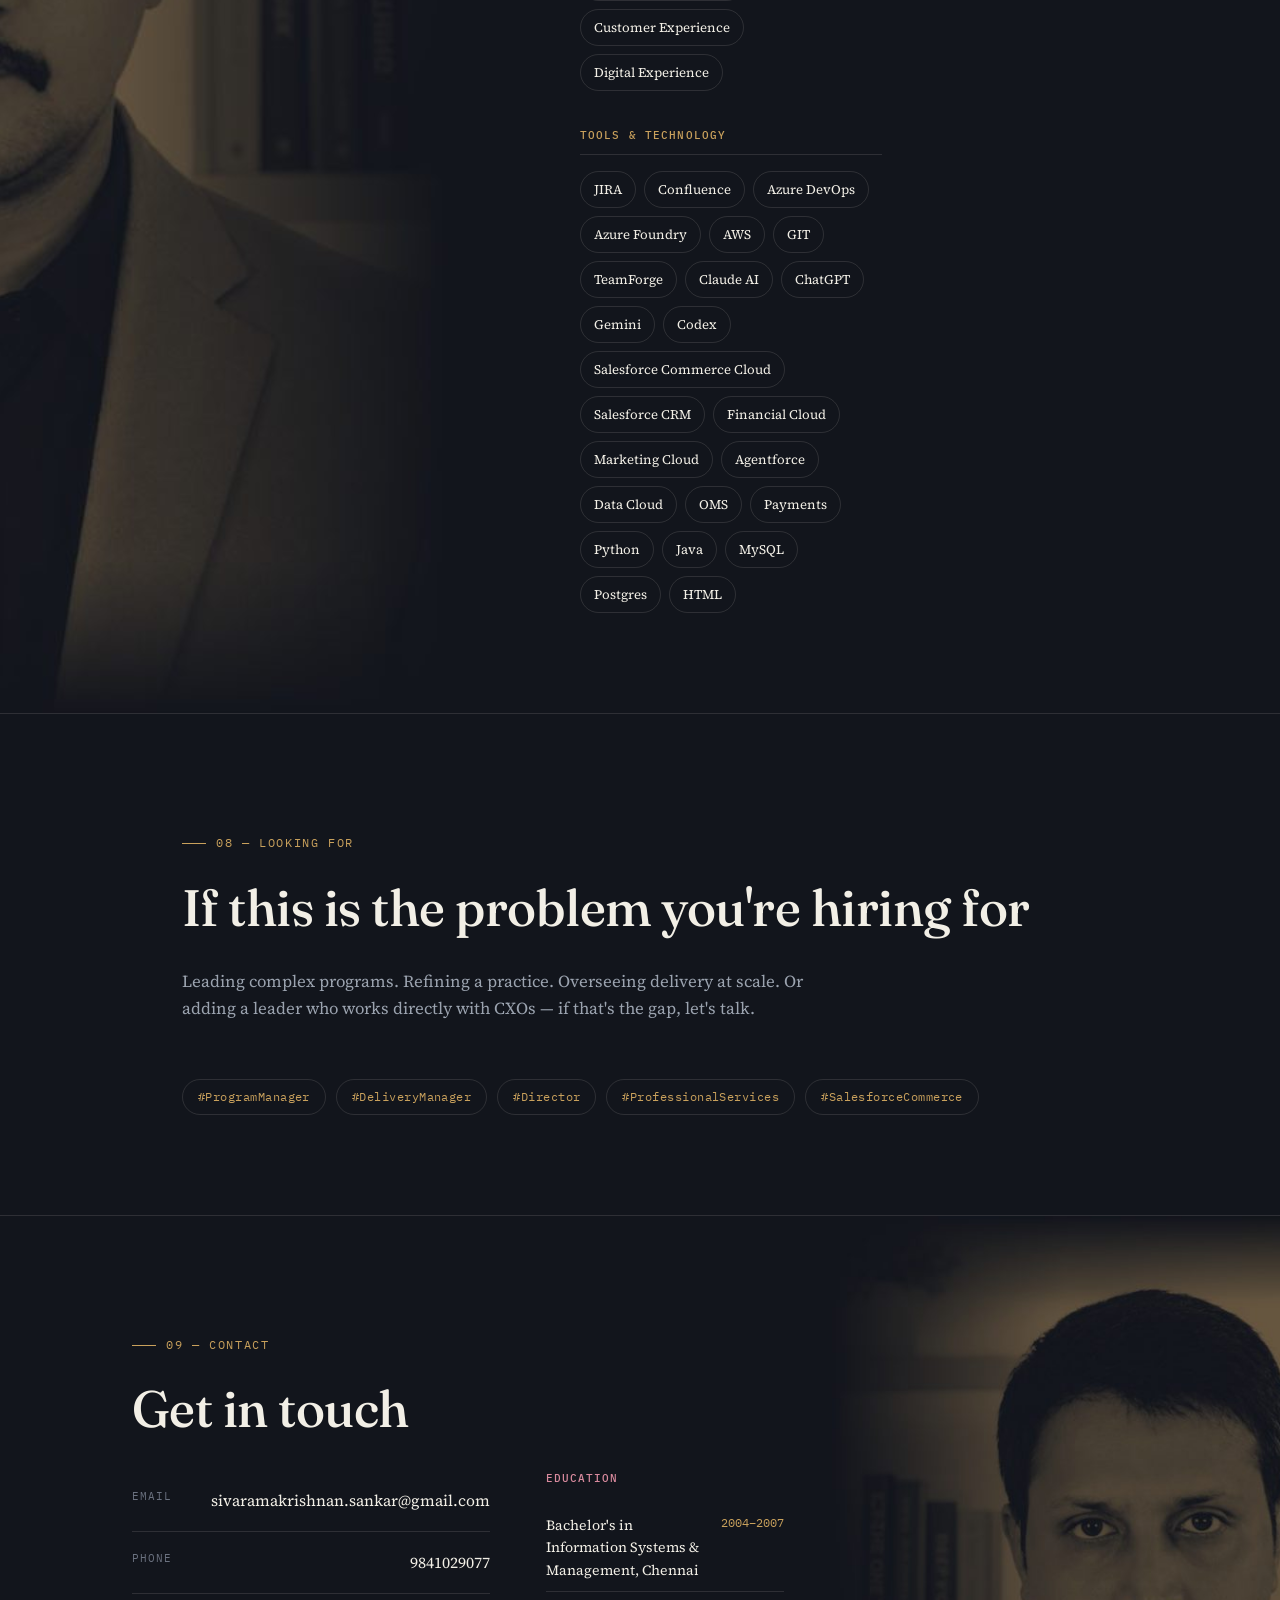
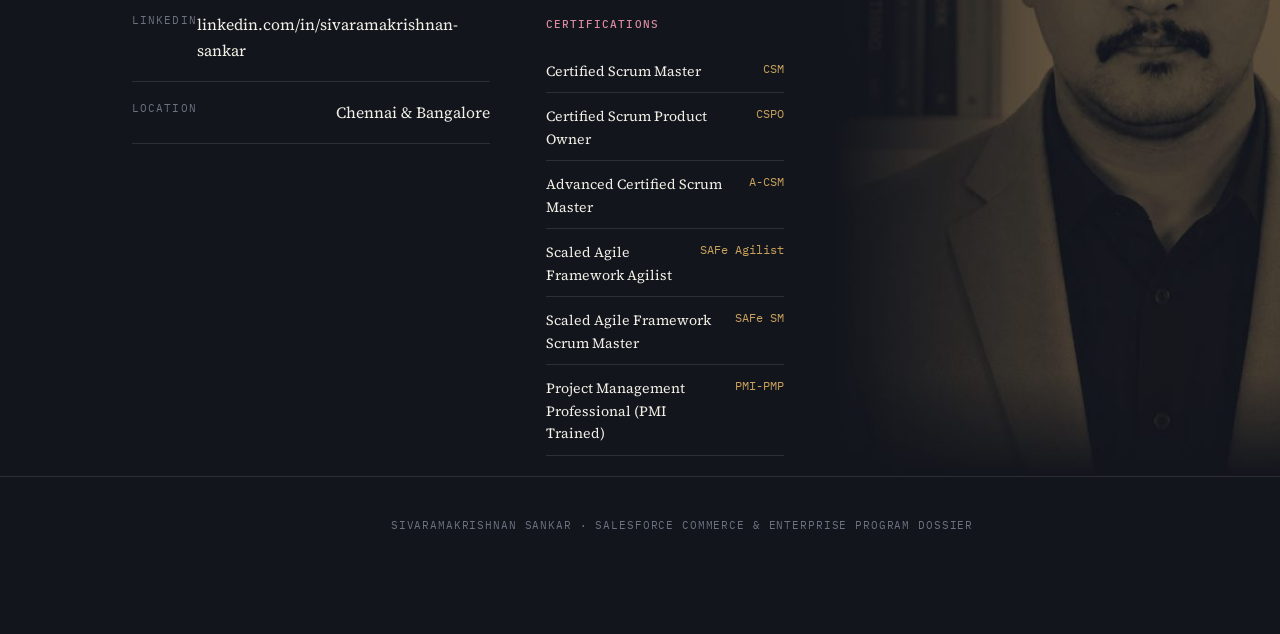
==== commit f70f3ee5: "Add files via upload" ====
--- a/index.html
+++ b/index.html
@@ -37,24 +37,28 @@
 </head>
 <body>
 
-<!-- ================= SPINE NAV (desktop) ================= -->
-<nav class="spine">
-  <div class="spine-mark">S.SANKAR</div>
-  <div class="spine-nav">
-    <a class="spine-link" data-target="home"><span class="num">01</span>Home</a>
-    <a class="spine-link" data-target="career"><span class="num">02</span>Career</a>
-    <a class="spine-link" data-target="clients"><span class="num">03</span>Clients</a>
-    <a class="spine-link" data-target="highlights"><span class="num">04</span>Projects</a>
-    <a class="spine-link" data-target="ai-solutions"><span class="num">05</span>AI Solutions</a>
-    <a class="spine-link" data-target="leadership"><span class="num">06</span>Leadership</a>
-    <a class="spine-link" data-target="technology"><span class="num">07</span>Technology</a>
-    <a class="spine-link" data-target="looking-for"><span class="num">08</span>Looking For</a>
-    <a class="spine-link" data-target="contact"><span class="num">09</span>Contact</a>
+<!-- ================= DOCK NAV (desktop) =================
+     Starts expanded at the top of the page, folds into the launcher icon on
+     scroll, and unfolds again when the icon is hovered or clicked. -->
+<nav class="dock" aria-label="Sections">
+  <button class="dock-toggle" type="button" aria-expanded="false" aria-controls="dock-cards" aria-label="Sections menu">
+    <span class="dock-icon"><svg viewBox="0 0 18 18" aria-hidden="true"><circle cx="3" cy="3" r="1.7"/><circle cx="9" cy="3" r="1.7"/><circle cx="15" cy="3" r="1.7"/><circle cx="3" cy="9" r="1.7"/><circle cx="9" cy="9" r="1.7"/><circle cx="15" cy="9" r="1.7"/><circle cx="3" cy="15" r="1.7"/><circle cx="9" cy="15" r="1.7"/><circle cx="15" cy="15" r="1.7"/></svg></span>
+    <span class="dock-current" aria-hidden="true"><span class="num">01</span>Home</span>
+  </button>
+  <div class="dock-cards" id="dock-cards">
+    <a class="dock-card" href="#home" data-target="home"><span class="num">01</span>Home</a>
+    <a class="dock-card" href="#career" data-target="career"><span class="num">02</span>Career</a>
+    <a class="dock-card" href="#clients" data-target="clients"><span class="num">03</span>Clients</a>
+    <a class="dock-card" href="#highlights" data-target="highlights"><span class="num">04</span>Projects</a>
+    <a class="dock-card" href="#ai-solutions" data-target="ai-solutions"><span class="num">05</span>AI Solutions</a>
+    <a class="dock-card" href="#leadership" data-target="leadership"><span class="num">06</span>Leadership</a>
+    <a class="dock-card" href="#technology" data-target="technology"><span class="num">07</span>Technology</a>
+    <a class="dock-card" href="#looking-for" data-target="looking-for"><span class="num">08</span>Looking For</a>
+    <a class="dock-card" href="#contact" data-target="contact"><span class="num">09</span>Contact</a>
   </div>
-  <div class="spine-foot">DOSSIER / 2026</div>
 </nav>
 
-<!-- ================= TOP NAV (mobile) ================= -->
+<!-- ================= TOP NAV (phones and tablets) ================= -->
 <div class="topnav">
   <span class="topnav-name">S. Sankar</span>
   <button class="topnav-toggle">MENU</button>
--- a/css/style.css
+++ b/css/style.css
@@ -579,7 +579,7 @@
    COMPANY LOGO CHIP — used in Career detail panel
    ============================================================ */
 .company-logo-chip{
-  background:#FFFFFF;
+  background:var(--parchment);
   border:1px solid var(--line-parch);
   border-radius:10px;
   padding:8px 14px;
@@ -624,7 +624,7 @@
   letter-spacing:0.1em;
 }
 .highlight-logo-chip{
-  background:#FFFFFF;
+  background:var(--parchment);
   border:1px solid var(--line-parch);
   border-radius:8px;
   padding:7px 12px;
@@ -703,7 +703,7 @@
   word-break:break-word;
 }
 .client-logo-chip{
-  background:#FFFFFF;
+  background:var(--parchment);
   border-radius:8px;
   padding:8px 12px;
   display:inline-flex;
